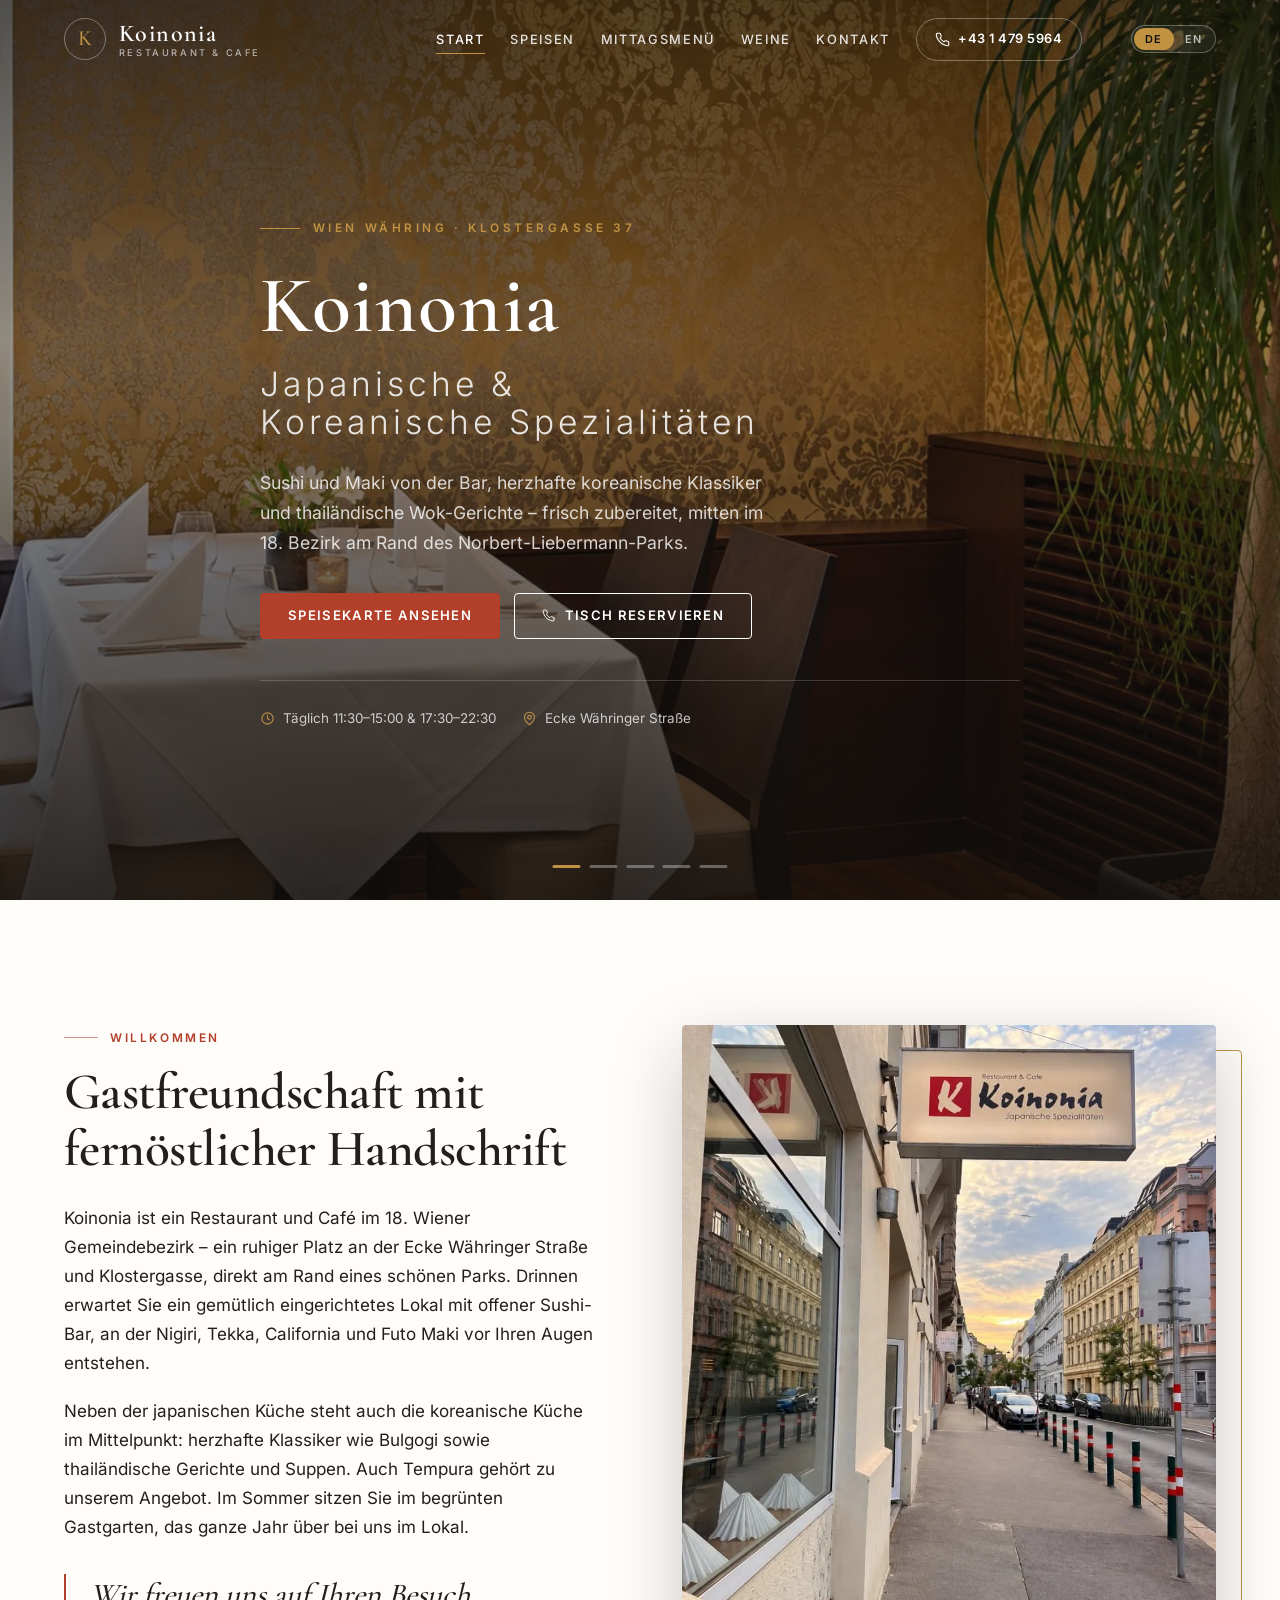
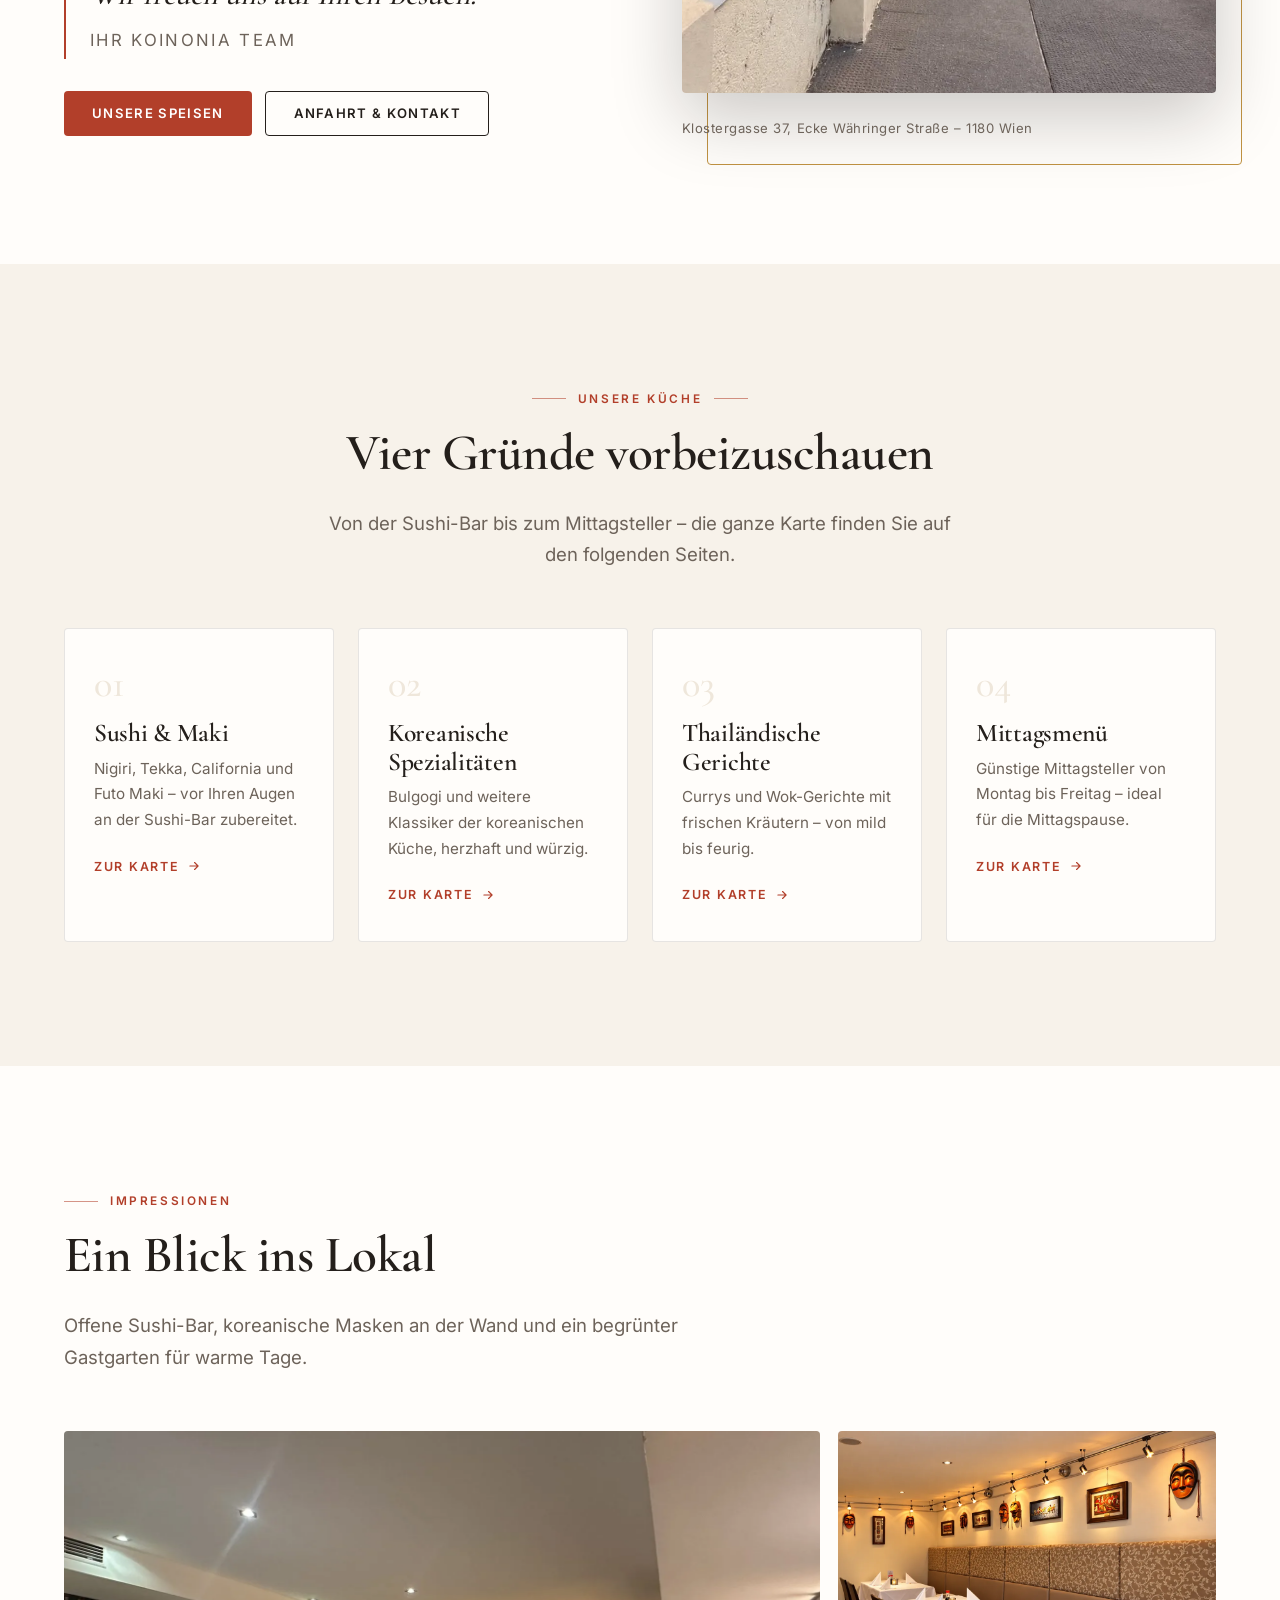
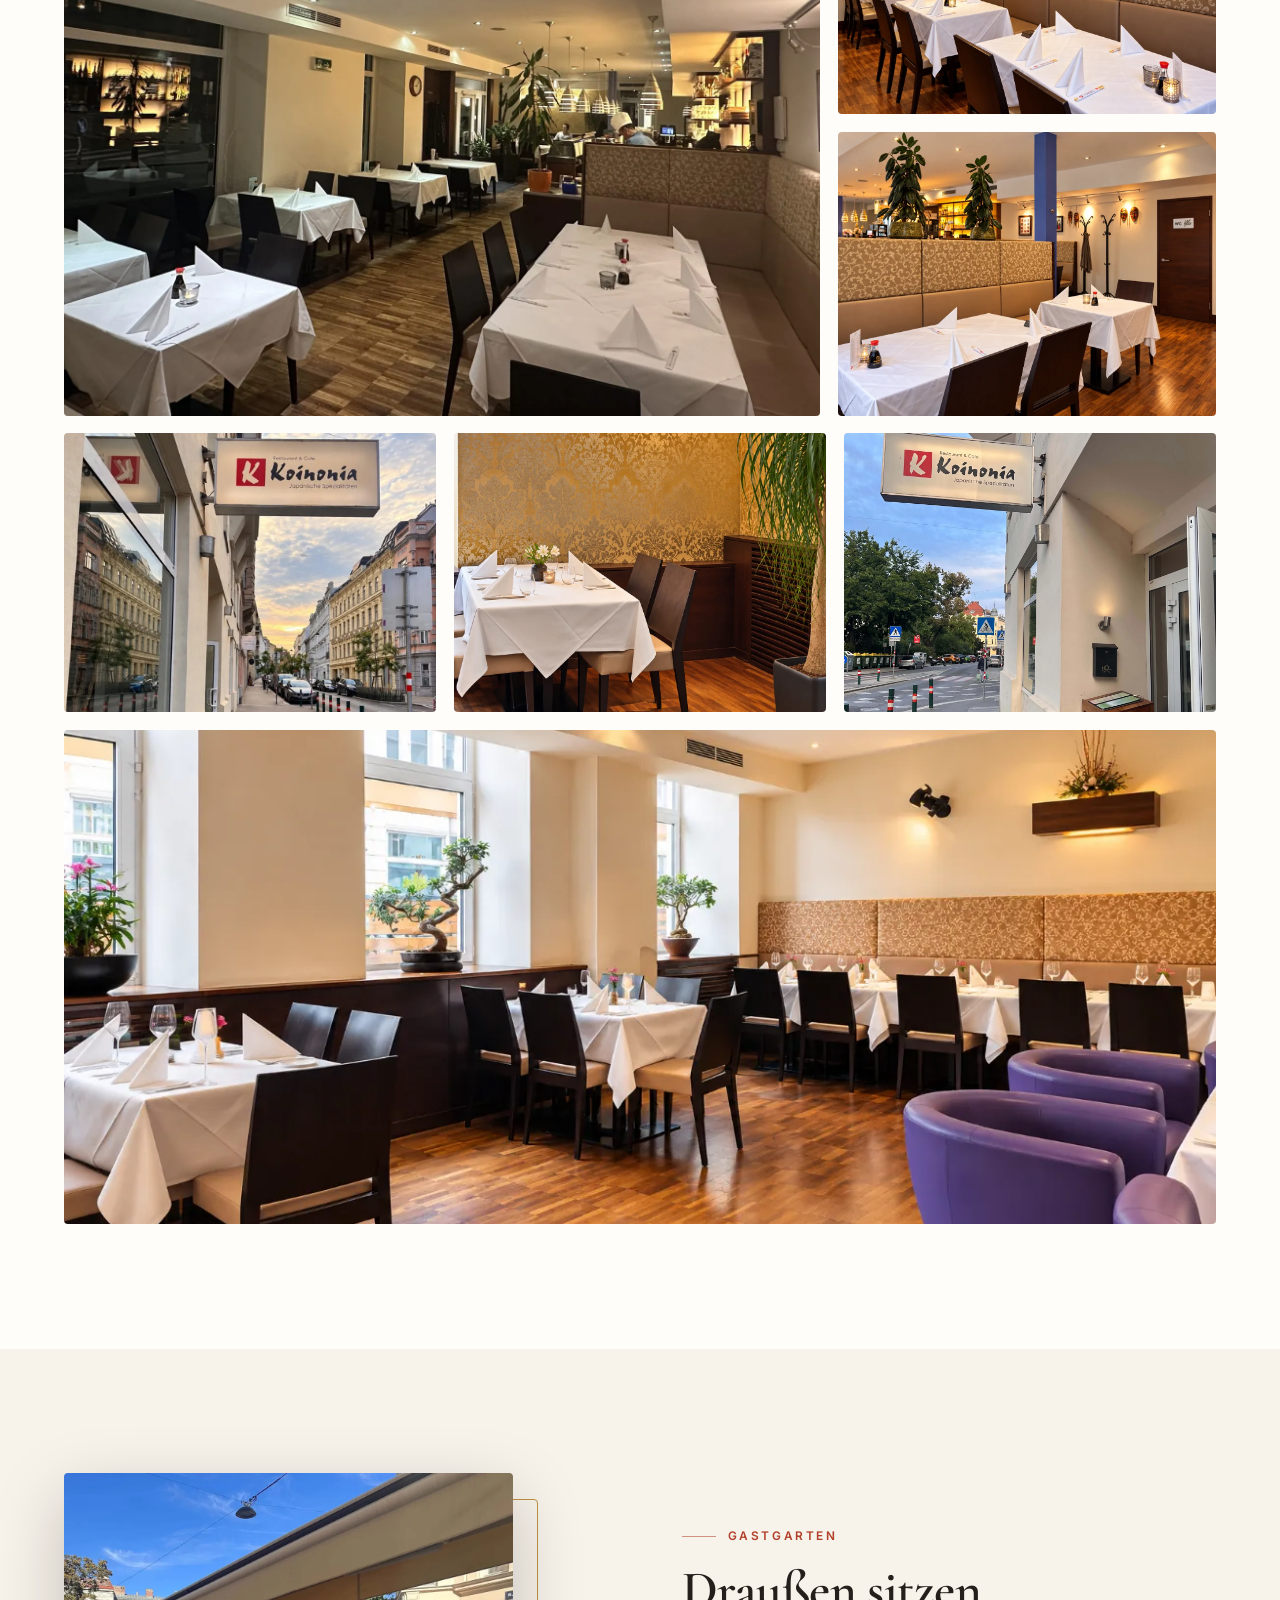
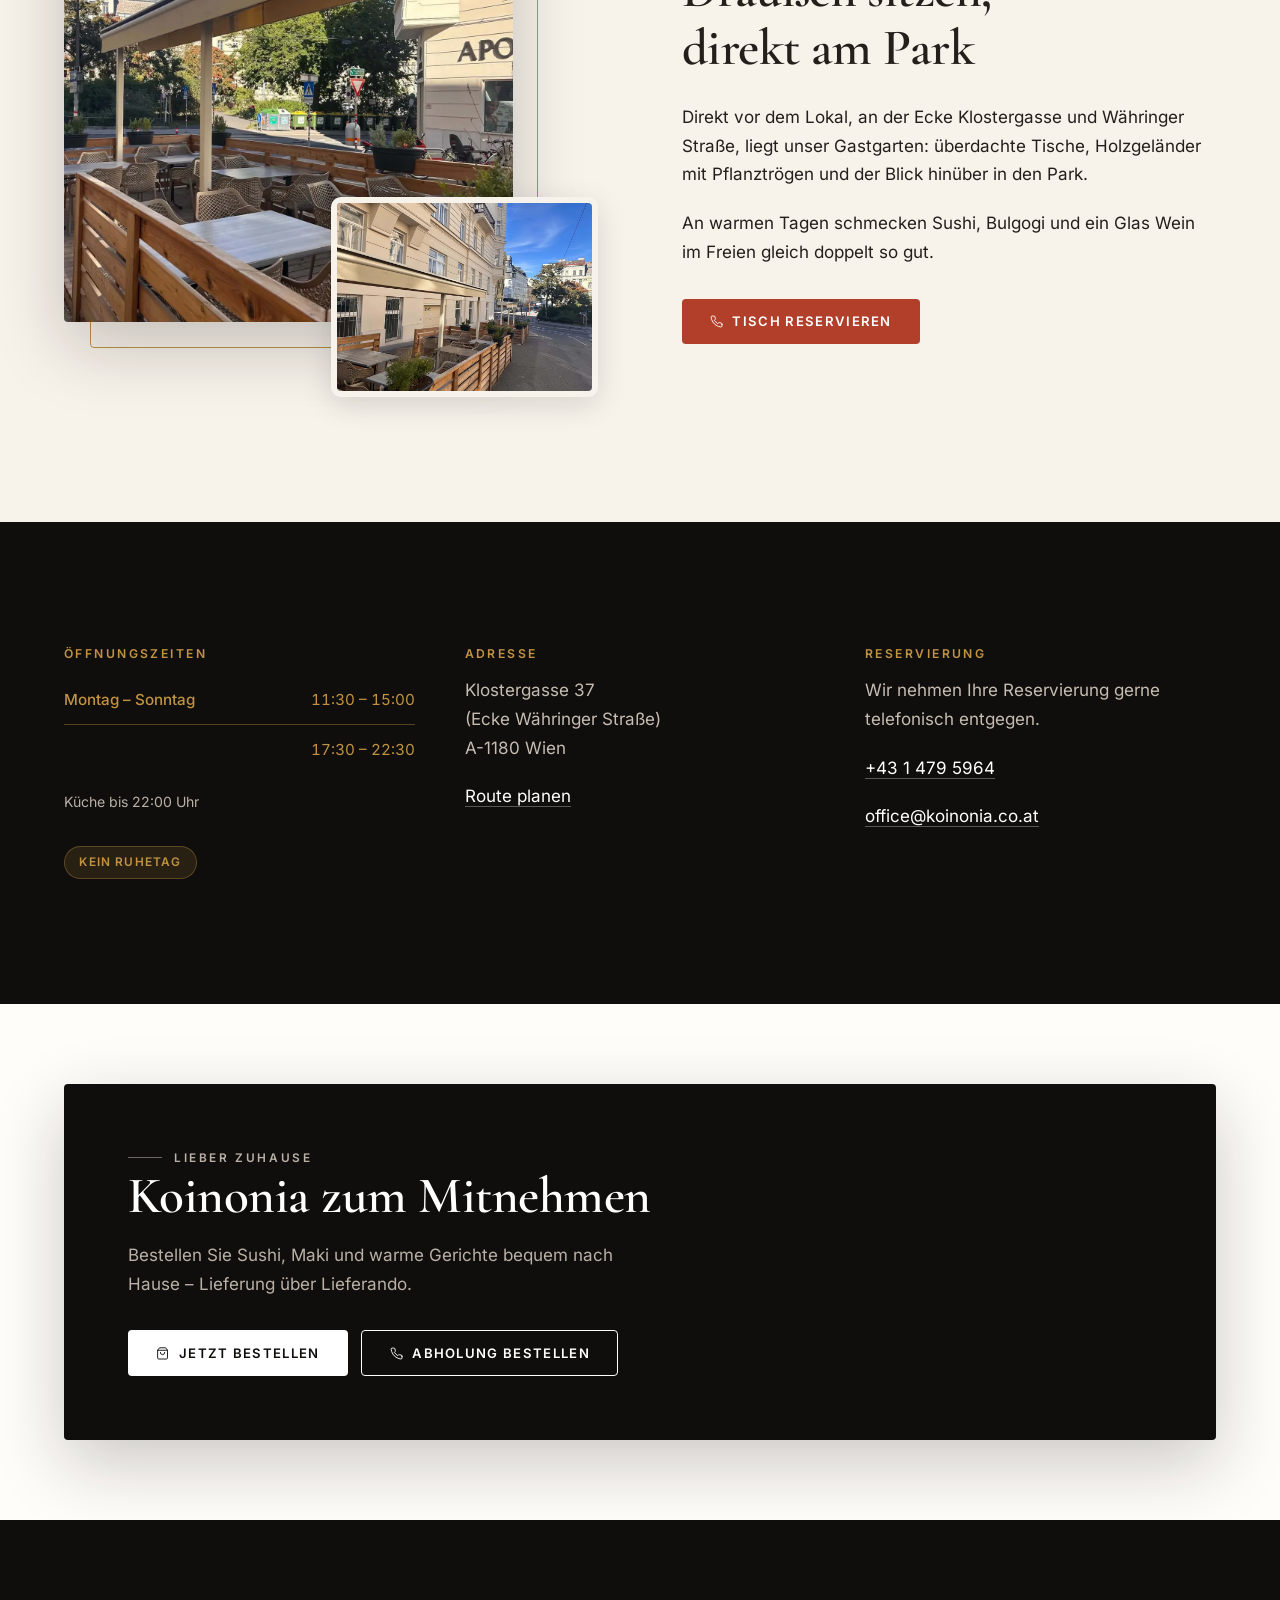
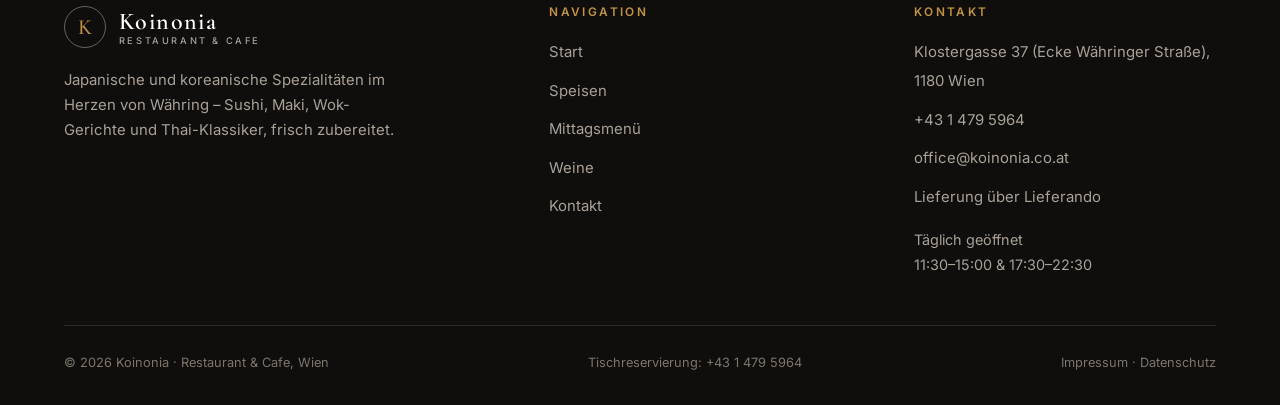
==== index.html @ eb01a073 "fix broken images on wider screen and add more images to the site" ====
<!DOCTYPE html>
<html lang="de">
<head>
<meta charset="utf-8">
<meta name="viewport" content="width=device-width, initial-scale=1">
<title data-en="Koinonia – Japanese &amp; Korean Specialities in Vienna Währing">Koinonia – Japanische &amp; Koreanische Spezialitäten in Wien Währing</title>
<meta name="description" content="Koinonia in 1180 Wien: Sushi, Maki, koreanische und thailändische Spezialitäten. Klostergasse 37, Ecke Währinger Straße. Täglich geöffnet, kein Ruhetag." data-en-content="Koinonia in 1180 Vienna: sushi, maki, Korean and Thai specialities. Klostergasse 37, corner of Währinger Straße. Open daily, no closing day.">
<meta name="theme-color" content="#100e0c">
<meta property="og:title" content="Koinonia – Japanische &amp; Koreanische Spezialitäten in Wien Währing" data-en-content="Koinonia – Japanese &amp; Korean Specialities in Vienna Währing">
<meta property="og:description" content="Koinonia in 1180 Wien: Sushi, Maki, koreanische und thailändische Spezialitäten. Klostergasse 37, Ecke Währinger Straße. Täglich geöffnet, kein Ruhetag." data-en-content="Koinonia in 1180 Vienna: sushi, maki, Korean and Thai specialities. Klostergasse 37, corner of Währinger Straße. Open daily, no closing day.">
<meta property="og:type" content="website">
<meta property="og:site_name" content="Koinonia">
<meta property="og:locale" content="de_AT">
<meta property="og:locale:alternate" content="en_GB">
<meta property="og:url" content="https://www.koinonia.co.at/">
<meta property="og:image" content="https://www.koinonia.co.at/assets/img/og-image.jpg">
<meta property="og:image:width" content="1200">
<meta property="og:image:height" content="630">
<meta name="twitter:card" content="summary_large_image">
<link rel="canonical" href="https://www.koinonia.co.at/">
<link rel="icon" href="favicon.ico" sizes="48x48">
<link rel="icon" href="assets/icons/favicon-32.png" type="image/png" sizes="32x32">
<link rel="apple-touch-icon" href="assets/icons/apple-touch-icon.png">
<link rel="manifest" href="site.webmanifest">
<link rel="preload" href="assets/img/bar-lounge.webp" as="image" fetchpriority="high">
<link rel="preload" href="assets/fonts/cormorant-garamond-latin.woff2" as="font" type="font/woff2" crossorigin>
<link rel="stylesheet" href="styles.css">
<script type="application/ld+json">
{
  "@context": "https://schema.org",
  "@type": "Restaurant",
  "@id": "https://www.koinonia.co.at/#restaurant",
  "name": "Koinonia",
  "description": "Japanische und koreanische Spezialitäten in Wien Währing.",
  "url": "https://www.koinonia.co.at/",
  "image": "https://www.koinonia.co.at/assets/img/og-image.jpg",
  "logo": "https://www.koinonia.co.at/assets/icons/icon-512.png",
  "servesCuisine": [
    "Japanisch",
    "Koreanisch",
    "Thailändisch"
  ],
  "menu": "https://www.koinonia.co.at/speisen.html",
  "acceptsReservations": true,
  "telephone": "+43 1 479 5964",
  "email": "office@koinonia.co.at",
  "address": {
    "@type": "PostalAddress",
    "streetAddress": "Klostergasse 37",
    "addressLocality": "Wien",
    "postalCode": "1180",
    "addressCountry": "AT"
  },
  "geo": {
    "@type": "GeoCoordinates",
    "latitude": 48.2283,
    "longitude": 16.3348
  },
  "openingHoursSpecification": [
    {
      "@type": "OpeningHoursSpecification",
      "dayOfWeek": [
        "Monday",
        "Tuesday",
        "Wednesday",
        "Thursday",
        "Friday",
        "Saturday",
        "Sunday"
      ],
      "opens": "11:30",
      "closes": "15:00"
    },
    {
      "@type": "OpeningHoursSpecification",
      "dayOfWeek": [
        "Monday",
        "Tuesday",
        "Wednesday",
        "Thursday",
        "Friday",
        "Saturday",
        "Sunday"
      ],
      "opens": "17:30",
      "closes": "22:30"
    }
  ]
}
</script>
</head>
<body>
<a class="skip-link" href="#main" data-en="Skip to content">Zum Inhalt springen</a>
<header class="header">
  <div class="wrap header__inner">
    <a class="brand" href="index.html">
      <span class="brand__mark" aria-hidden="true">K</span>
      <span class="brand__text">
        <span class="brand__name">Koinonia</span>
        <span class="brand__tag">Restaurant &amp; Cafe</span>
      </span>
    </a>

    <div class="lang" role="group" aria-label="Sprache / Language" data-en-aria-label="Language">
      <button type="button" class="lang__btn" data-lang="de" lang="de" aria-pressed="true">DE</button>
      <button type="button" class="lang__btn" data-lang="en" lang="en" aria-pressed="false">EN</button>
    </div>

    <button class="nav-toggle" type="button" aria-expanded="false" aria-controls="site-nav" aria-label="Menü öffnen" data-en-aria-label="Open menu">
      <span></span><span></span><span></span>
    </button>

    <nav class="nav" id="site-nav" aria-label="Hauptnavigation" data-en-aria-label="Main navigation">
      <ul class="nav__list">
        <li><a class="nav__link" href="index.html" aria-current="page" data-en="Home">Start</a></li>
        <li><a class="nav__link" href="speisen.html" data-en="Menu">Speisen</a></li>
        <li><a class="nav__link" href="menue.html" data-en="Lunch Menu">Mittagsmenü</a></li>
        <li><a class="nav__link" href="weine.html" data-en="Wines">Weine</a></li>
        <li><a class="nav__link" href="kontakt.html" data-en="Contact">Kontakt</a></li>
      </ul>
      <a class="nav__cta" href="tel:+4314795964"><svg viewBox="0 0 24 24" fill="none" stroke="currentColor" stroke-width="1.7" stroke-linecap="round" stroke-linejoin="round" aria-hidden="true"><path d="M22 16.9v3a2 2 0 0 1-2.2 2 19.8 19.8 0 0 1-8.6-3.1 19.5 19.5 0 0 1-6-6A19.8 19.8 0 0 1 2.1 4.2 2 2 0 0 1 4.1 2h3a2 2 0 0 1 2 1.7c.1.9.3 1.8.7 2.7a2 2 0 0 1-.5 2.1L8.1 9.7a16 16 0 0 0 6 6l1.2-1.2a2 2 0 0 1 2.1-.5c.9.4 1.8.6 2.7.7a2 2 0 0 1 1.9 2.2z"/></svg><span>+43 1 479 5964</span></a>
    </nav>
  </div>
</header>

<main id="main">

  <section class="hero">
    <div class="hero__slides" aria-hidden="true">
      <div class="hero__slide hero__slide--pin-mid"><img src="assets/img/tisch-gold.webp" width="1179" height="1474" alt="Eingedeckter Tisch vor der goldenen Ornamenttapete, daneben eine Zimmerpflanze" data-en-alt="A laid table in front of the gold patterned wallpaper, with a potted plant beside it" loading="lazy" decoding="async"></div>
      <div class="hero__slide"><img src="assets/img/masken-saal.webp" width="1179" height="884" alt="Lange Bankreihe unter den beleuchteten koreanischen Masken und Bildern" data-en-alt="A long row of banquette seating beneath the lit Korean masks and pictures" loading="lazy" decoding="async"></div>
      <div class="hero__slide"><img src="assets/img/bar-lounge.webp" width="1179" height="884" fetchpriority="high" alt="Lounge-Bereich mit gepolsterten Bänken, Zimmerpflanzen und koreanischen Masken an der Wand" data-en-alt="Lounge area with upholstered banquettes, potted plants and Korean masks on the wall" decoding="async"></div>
      <div class="hero__slide"><img src="assets/img/saal-hell.webp" width="1178" height="786" alt="Heller Gastraum mit eingedeckten Tischen, Bonsai an den Fenstern und violetten Lounge-Sesseln" data-en-alt="Bright dining room with laid tables, bonsai in the windows and purple lounge chairs" loading="lazy" decoding="async"></div>
      <div class="hero__slide hero__slide--pin-top hero__slide--daylight"><picture><source media="(orientation: landscape)" srcset="assets/img/gastgarten-park-breit.webp" width="1568" height="1045"><img src="assets/img/aussen-abend.webp" width="944" height="1258" alt="Der beleuchtete Schriftzug des Koinonia über dem Gehsteig, dahinter die Klostergasse im Abendlicht" data-en-alt="The illuminated Koinonia sign above the pavement, with Klostergasse behind it at dusk" loading="lazy" decoding="async"></picture></div>
    </div>

    <div class="wrap hero__inner">
      <p class="hero__eyebrow" data-en="Vienna Währing · Klostergasse 37">Wien Währing · Klostergasse 37</p>
      <h1>Koinonia<em data-en="Japanese &amp; Korean Specialities">Japanische &amp; Koreanische Spezialitäten</em></h1>
      <p class="hero__text" data-en="Sushi and maki from the bar, hearty Korean classics and Thai wok dishes – freshly prepared in the heart of the 18th district, on the edge of Norbert-Liebermann-Park.">Sushi und Maki von der Bar, herzhafte koreanische Klassiker und thailändische Wok-Gerichte – frisch zubereitet, mitten im 18. Bezirk am Rand des Norbert-Liebermann-Parks.</p>
      <div class="btn-row">
        <a class="btn" href="speisen.html"><span data-en="View the Menu">Speisekarte ansehen</span></a>
        <a class="btn btn--ghost" href="tel:+4314795964"><svg viewBox="0 0 24 24" fill="none" stroke="currentColor" stroke-width="1.7" stroke-linecap="round" stroke-linejoin="round" aria-hidden="true"><path d="M22 16.9v3a2 2 0 0 1-2.2 2 19.8 19.8 0 0 1-8.6-3.1 19.5 19.5 0 0 1-6-6A19.8 19.8 0 0 1 2.1 4.2 2 2 0 0 1 4.1 2h3a2 2 0 0 1 2 1.7c.1.9.3 1.8.7 2.7a2 2 0 0 1-.5 2.1L8.1 9.7a16 16 0 0 0 6 6l1.2-1.2a2 2 0 0 1 2.1-.5c.9.4 1.8.6 2.7.7a2 2 0 0 1 1.9 2.2z"/></svg><span data-en="Reserve a Table">Tisch reservieren</span></a>
      </div>
      <p class="hero__meta">
        <span><svg viewBox="0 0 24 24" fill="none" stroke="currentColor" stroke-width="1.7" stroke-linecap="round" stroke-linejoin="round" aria-hidden="true"><circle cx="12" cy="12" r="9"/><path d="M12 7v5l3 2"/></svg><span data-en=" Daily 11:30–15:00 &amp; 17:30–22:30"> Täglich 11:30–15:00 &amp; 17:30–22:30</span></span>
        <span><svg viewBox="0 0 24 24" fill="none" stroke="currentColor" stroke-width="1.7" stroke-linecap="round" stroke-linejoin="round" aria-hidden="true"><path d="M20 10c0 6-8 12-8 12s-8-6-8-12a8 8 0 0 1 16 0z"/><circle cx="12" cy="10" r="3"/></svg><span data-en=" Corner of Währinger Straße"> Ecke Währinger Straße</span></span>
      </p>
    </div>

    <div class="hero__dots" role="tablist" aria-label="Bildwechsel" data-en-aria-label="Image carousel"></div>
  </section>

  <section class="section">
    <div class="wrap split">
      <div class="reveal">
        <p class="eyebrow" data-en="Welcome">Willkommen</p>
        <h2 data-en="Hospitality with a Far Eastern Signature">Gastfreundschaft mit fernöstlicher Handschrift</h2>
        <p data-en="Koinonia is a restaurant and café in Vienna’s 18th district — a peaceful spot at the corner of Währinger Straße and Klostergasse, right beside a beautiful park. Inside, you’ll find a cosy dining space with an open sushi bar, where Nigiri, Tekka, California Rolls and Futo Maki are prepared right before your eyes.">Koinonia ist ein Restaurant und Café im 18. Wiener Gemeindebezirk – ein ruhiger Platz an der Ecke Währinger Straße und Klostergasse, direkt am Rand eines schönen Parks. Drinnen erwartet Sie ein gemütlich eingerichtetes Lokal mit offener Sushi-Bar, an der Nigiri, Tekka, California und Futo Maki vor Ihren Augen entstehen.</p>
        <p data-en="Alongside Japanese cuisine, Korean flavours take centre stage, with hearty classics such as Bulgogi, as well as Thai dishes and soups. Tempura is also part of our menu. During the summer months, enjoy your meal in our leafy garden terrace, or relax in our welcoming restaurant throughout the year.">Neben der japanischen Küche steht auch die koreanische Küche im Mittelpunkt: herzhafte Klassiker wie Bulgogi sowie thailändische Gerichte und Suppen. Auch Tempura gehört zu unserem Angebot. Im Sommer sitzen Sie im begrünten Gastgarten, das ganze Jahr über bei uns im Lokal.</p>
        <blockquote class="pull-quote"><span data-en="We look forward to welcoming you.">Wir freuen uns auf Ihren Besuch.</span><br><span style="font-family:var(--font-body);font-style:normal;font-size:.55em;letter-spacing:.14em;text-transform:uppercase;color:var(--muted)" data-en="Your Koinonia Team">Ihr Koinonia Team</span></blockquote>
        <div class="btn-row">
          <a class="btn" href="speisen.html"><span data-en="Our Dishes">Unsere Speisen</span></a>
          <a class="btn btn--ghost" href="kontakt.html" style="color:var(--text)"><span data-en="Directions &amp; Contact">Anfahrt &amp; Kontakt</span></a>
        </div>
      </div>

      <div class="reveal">
        <figure class="figure-stack" style="margin:0">
          <img src="assets/img/aussen-abend.webp" width="944" height="1258" alt="Der beleuchtete Schriftzug des Restaurant Koinonia an der Hausfassade in der Klostergasse, im Abendlicht" data-en-alt="The illuminated Koinonia sign on the building facade in Klostergasse at dusk" loading="lazy" decoding="async">
          <figcaption class="figure-caption" data-en="Klostergasse 37, corner of Währinger Straße – 1180 Vienna">Klostergasse 37, Ecke Währinger Straße – 1180 Wien</figcaption>
        </figure>
      </div>
    </div>
  </section>

  <section class="section section--cream">
    <div class="wrap">
      <div class="section-head section-head--center">
        <p class="eyebrow eyebrow--center" data-en="Our Kitchen">Unsere Küche</p>
        <h2 data-en="Four Reasons to Visit">Vier Gründe vorbeizuschauen</h2>
        <p class="lede" data-en="From the sushi bar to the lunch plate – you will find the full menu on the following pages.">Von der Sushi-Bar bis zum Mittagsteller – die ganze Karte finden Sie auf den folgenden Seiten.</p>
      </div>
      <div class="cards">
      <a class="card reveal" href="speisen.html">
        <span class="card__num">01</span>
        <h3 data-en="Sushi &amp; Maki">Sushi &amp; Maki</h3>
        <p data-en="Nigiri, tekka, California and futo maki – prepared before your eyes at the sushi bar.">Nigiri, Tekka, California und Futo Maki – vor Ihren Augen an der Sushi-Bar zubereitet.</p>
        <span class="card__more"><span data-en="View the menu">Zur Karte</span> <svg viewBox="0 0 24 24" fill="none" stroke="currentColor" stroke-width="2" stroke-linecap="round" stroke-linejoin="round" aria-hidden="true"><path d="M5 12h14M13 6l6 6-6 6"/></svg></span>
      </a>
      <a class="card reveal" href="speisen.html">
        <span class="card__num">02</span>
        <h3 data-en="Korean Specialities">Koreanische Spezialitäten</h3>
        <p data-en="Bulgogi and other classics of Korean cuisine, hearty and full of spice.">Bulgogi und weitere Klassiker der koreanischen Küche, herzhaft und würzig.</p>
        <span class="card__more"><span data-en="View the menu">Zur Karte</span> <svg viewBox="0 0 24 24" fill="none" stroke="currentColor" stroke-width="2" stroke-linecap="round" stroke-linejoin="round" aria-hidden="true"><path d="M5 12h14M13 6l6 6-6 6"/></svg></span>
      </a>
      <a class="card reveal" href="speisen.html">
        <span class="card__num">03</span>
        <h3 data-en="Thai Dishes">Thailändische Gerichte</h3>
        <p data-en="Curries and wok dishes with fresh herbs – from mild to fiery.">Currys und Wok-Gerichte mit frischen Kräutern – von mild bis feurig.</p>
        <span class="card__more"><span data-en="View the menu">Zur Karte</span> <svg viewBox="0 0 24 24" fill="none" stroke="currentColor" stroke-width="2" stroke-linecap="round" stroke-linejoin="round" aria-hidden="true"><path d="M5 12h14M13 6l6 6-6 6"/></svg></span>
      </a>
      <a class="card reveal" href="menue.html">
        <span class="card__num">04</span>
        <h3 data-en="Lunch Menu">Mittagsmenü</h3>
        <p data-en="Great-value lunch plates from Monday to Friday – ideal for your midday break.">Günstige Mittagsteller von Montag bis Freitag – ideal für die Mittagspause.</p>
        <span class="card__more"><span data-en="View the menu">Zur Karte</span> <svg viewBox="0 0 24 24" fill="none" stroke="currentColor" stroke-width="2" stroke-linecap="round" stroke-linejoin="round" aria-hidden="true"><path d="M5 12h14M13 6l6 6-6 6"/></svg></span>
      </a>
      </div>
    </div>
  </section>

  <section class="section">
    <div class="wrap">
      <div class="section-head">
        <p class="eyebrow" data-en="Impressions">Impressionen</p>
        <h2 data-en="A Look Inside">Ein Blick ins Lokal</h2>
        <p class="lede" data-en="An open sushi bar, Korean masks displayed on the walls, and a beautifully green garden terrace for sunny days.">Offene Sushi-Bar, koreanische Masken an der Wand und ein begrünter Gastgarten für warme Tage.
</p>
      </div>
      <div class="photo-set">
        <div class="photo-feature reveal">
          <figure class="photo-feature__main"><img src="assets/img/saal-abend.webp" width="1800" height="1200" alt="Gastraum am Abend mit eingedeckten Tischen und dem Koch an der offenen Sushi-Bar" data-en-alt="The dining room in the evening with laid tables and the chef at the open sushi bar" loading="lazy" decoding="async"></figure>
          <figure><img src="assets/img/masken-saal.webp" width="1179" height="884" alt="Lange Bankreihe unter den beleuchteten koreanischen Masken und Bildern" data-en-alt="A long row of banquette seating beneath the lit Korean masks and pictures" loading="lazy" decoding="async"></figure>
          <figure><img src="assets/img/bar-lounge.webp" width="1179" height="884" alt="Gastraum mit Bank-Bestuhlung vor der Bar, Masken an der Wand" data-en-alt="Dining area with banquette seating in front of the bar, masks on the wall" loading="lazy" decoding="async"></figure>
        </div>
        <div class="photo-row reveal">
          <figure class="pin-top"><img src="assets/img/aussen-abend.webp" width="944" height="1258" alt="Der beleuchtete Schriftzug des Koinonia über dem Gehsteig, dahinter die Klostergasse im Abendlicht" data-en-alt="The illuminated Koinonia sign above the pavement, with Klostergasse behind it at dusk" loading="lazy" decoding="async"></figure>
          <figure class="pin-lower"><img src="assets/img/tisch-gold.webp" width="1179" height="1474" alt="Eingedeckter Tisch vor der goldenen Ornamenttapete, daneben eine Zimmerpflanze" data-en-alt="A laid table in front of the gold patterned wallpaper, with a potted plant beside it" loading="lazy" decoding="async"></figure>
          <figure class="pin-upper"><img src="assets/img/aussen-eingang.webp" width="1416" height="1890" alt="Der Eingang des Koinonia mit dem Schriftzug über der Tür, von der Straße aus gesehen" data-en-alt="The entrance to Koinonia with the sign above the door, seen from the street" loading="lazy" decoding="async"></figure>
        </div>
        <figure class="photo-wide reveal"><img src="assets/img/saal-hell.webp" width="1178" height="786" alt="Heller Gastraum mit eingedeckten Tischen, Bonsai an den Fenstern und violetten Lounge-Sesseln" data-en-alt="Bright dining room with laid tables, bonsai in the windows and purple lounge chairs" loading="lazy" decoding="async"></figure>
      </div>
    </div>
  </section>

  <section class="section section--cream">
    <div class="wrap split">
      <div class="garden-photos reveal">
        <figure class="garden-photos__main"><img src="assets/img/gastgarten-park.webp" width="1200" height="1200" alt="Der überdachte Gastgarten mit Holzgeländer und Pflanztrögen, dahinter die Bäume des Parks" data-en-alt="The covered garden terrace with wooden screens and planters, with the trees of the park behind it" loading="lazy" decoding="async"></figure>
        <figure class="garden-photos__inset"><img src="assets/img/gastgarten-fassade.webp" width="960" height="720" alt="Der Gastgarten entlang der Hausfassade in der Sonne, an der Straßenecke der Park" data-en-alt="The garden terrace along the building in the sunshine, with the park on the street corner" loading="lazy" decoding="async"></figure>
      </div>

      <div class="reveal">
        <p class="eyebrow" data-en="Garden Terrace">Gastgarten</p>
        <h2 data-en="Outdoor Seating Right by the Park">Draußen sitzen, direkt am Park</h2>
        <p data-en="Right outside, at the corner of Klostergasse and Währinger Straße, you will find our garden terrace: covered tables, wooden screens lined with planters and a view across to the park.">Direkt vor dem Lokal, an der Ecke Klostergasse und Währinger Straße, liegt unser Gastgarten: überdachte Tische, Holzgeländer mit Pflanztrögen und der Blick hinüber in den Park.</p>
        <p data-en="On warm days, sushi, bulgogi and a glass of wine taste even better in the open air.">An warmen Tagen schmecken Sushi, Bulgogi und ein Glas Wein im Freien gleich doppelt so gut.</p>
        <div class="btn-row" style="margin-top:2rem">
          <a class="btn" href="tel:+4314795964"><svg viewBox="0 0 24 24" fill="none" stroke="currentColor" stroke-width="1.7" stroke-linecap="round" stroke-linejoin="round" aria-hidden="true"><path d="M22 16.9v3a2 2 0 0 1-2.2 2 19.8 19.8 0 0 1-8.6-3.1 19.5 19.5 0 0 1-6-6A19.8 19.8 0 0 1 2.1 4.2 2 2 0 0 1 4.1 2h3a2 2 0 0 1 2 1.7c.1.9.3 1.8.7 2.7a2 2 0 0 1-.5 2.1L8.1 9.7a16 16 0 0 0 6 6l1.2-1.2a2 2 0 0 1 2.1-.5c.9.4 1.8.6 2.7.7a2 2 0 0 1 1.9 2.2z"/></svg><span data-en="Reserve a Table">Tisch reservieren</span></a>
        </div>
      </div>
    </div>
  </section>

  <section class="section section--dark">
    <div class="wrap">
      <div class="info-grid">
        <div class="info-block reveal">
          <h3 data-en="Opening Hours">Öffnungszeiten</h3>
          <ul class="hours-list">
          <li data-day="1,2,3,4,5,6,0"><span class="day" data-en="Monday – Sunday">Montag – Sonntag</span><span class="time">11:30 – 15:00</span></li>
          <li data-day="1,2,3,4,5,6,0"><span class="day">&nbsp;</span><span class="time">17:30 – 22:30</span></li>
        </ul>
        <p style="margin-top:1rem;font-size:.88rem;color:#b9b0a6" data-en="Kitchen open until 22:00">Küche bis 22:00 Uhr</p>
        <span class="badge" data-en="Open every day">Kein Ruhetag</span>
        </div>
        <div class="info-block reveal">
          <h3 data-en="Address">Adresse</h3>
          <p>Klostergasse 37<br><span data-en="(corner of Währinger Straße)">(Ecke Währinger Straße)</span><br><span data-en="A-1180 Vienna">A-1180 Wien</span></p>
          <p style="margin-top:1rem"><a href="https://www.google.com/maps/dir/?api=1&amp;destination=Klostergasse+37%2C+1180+Wien" target="_blank" rel="noopener" data-en="Get Directions">Route planen</a></p>
        </div>
        <div class="info-block reveal">
          <h3 data-en="Reservations">Reservierung</h3>
          <p data-en="We are glad to take your reservation by telephone.">Wir nehmen Ihre Reservierung gerne telefonisch entgegen.</p>
          <p style="margin-top:.6rem"><a href="tel:+4314795964">+43 1 479 5964</a></p>
          <p style="margin-top:.4rem"><a href="mailto:office@koinonia.co.at">office@koinonia.co.at</a></p>
        </div>
      </div>
    </div>
  </section>

  <section class="section--tight">
    <div class="wrap">
      <div class="cta-band reveal">
        <div>
          <p class="eyebrow" data-en="Prefer to Stay In">Lieber zuhause</p>
          <h2 data-en="Koinonia to Take Away">Koinonia zum Mitnehmen</h2>
          <p data-en="Order sushi, maki and warm dishes to your door – delivered by Lieferando.">Bestellen Sie Sushi, Maki und warme Gerichte bequem nach Hause – Lieferung über Lieferando.</p>
        </div>
        <div class="btn-row">
          <a class="btn btn--light" href="https://www.lieferando.at/speisekarte/restaurant-koinonia" target="_blank" rel="noopener"><svg viewBox="0 0 24 24" fill="none" stroke="currentColor" stroke-width="1.7" stroke-linecap="round" stroke-linejoin="round" aria-hidden="true"><path d="M6 2 3 6v14a2 2 0 0 0 2 2h14a2 2 0 0 0 2-2V6l-3-4z"/><path d="M3 6h18M16 10a4 4 0 0 1-8 0"/></svg><span data-en="Order Now">Jetzt bestellen</span></a>
          <a class="btn btn--ghost" href="tel:+4314795964"><svg viewBox="0 0 24 24" fill="none" stroke="currentColor" stroke-width="1.7" stroke-linecap="round" stroke-linejoin="round" aria-hidden="true"><path d="M22 16.9v3a2 2 0 0 1-2.2 2 19.8 19.8 0 0 1-8.6-3.1 19.5 19.5 0 0 1-6-6A19.8 19.8 0 0 1 2.1 4.2 2 2 0 0 1 4.1 2h3a2 2 0 0 1 2 1.7c.1.9.3 1.8.7 2.7a2 2 0 0 1-.5 2.1L8.1 9.7a16 16 0 0 0 6 6l1.2-1.2a2 2 0 0 1 2.1-.5c.9.4 1.8.6 2.7.7a2 2 0 0 1 1.9 2.2z"/></svg><span data-en="Order for Pickup">Abholung bestellen</span></a>
        </div>
      </div>
    </div>
  </section>

</main>
<footer class="footer">
  <div class="wrap footer__grid">
    <div>
      <a class="brand" href="index.html">
        <span class="brand__mark" aria-hidden="true">K</span>
        <span class="brand__text">
          <span class="brand__name">Koinonia</span>
          <span class="brand__tag">Restaurant &amp; Cafe</span>
        </span>
      </a>
      <p class="footer__about" data-en="Japanese and Korean specialities in the heart of Währing – sushi, maki, wok dishes and Thai classics, freshly prepared.">Japanische und koreanische Spezialitäten im Herzen von Währing – Sushi, Maki, Wok-Gerichte und Thai-Klassiker, frisch zubereitet.</p>
    </div>

    <div>
      <h3>Navigation</h3>
      <ul class="footer__links">
        <li><a href="index.html" data-en="Home">Start</a></li><li><a href="speisen.html" data-en="Menu">Speisen</a></li><li><a href="menue.html" data-en="Lunch Menu">Mittagsmenü</a></li><li><a href="weine.html" data-en="Wines">Weine</a></li><li><a href="kontakt.html" data-en="Contact">Kontakt</a></li>
      </ul>
    </div>

    <div>
      <h3 data-en="Contact">Kontakt</h3>
      <ul class="footer__links">
        <li><a href="https://www.google.com/maps/dir/?api=1&amp;destination=Klostergasse+37%2C+1180+Wien" target="_blank" rel="noopener" data-en="Klostergasse 37 (corner of Währinger Straße), 1180 Vienna">Klostergasse 37 (Ecke Währinger Straße), 1180 Wien</a></li>
        <li><a href="tel:+4314795964">+43 1 479 5964</a></li>
        <li><a href="mailto:office@koinonia.co.at">office@koinonia.co.at</a></li>
        <li><a href="https://www.lieferando.at/speisekarte/restaurant-koinonia" target="_blank" rel="noopener" data-en="Delivery via Lieferando">Lieferung über Lieferando</a></li>
      </ul>
      <p style="margin-top:1.1rem;font-size:.9rem;color:#a9a098"><span data-en="Open daily">Täglich geöffnet</span><br>11:30–15:00 &amp; 17:30–22:30</p>
    </div>
  </div>

  <div class="wrap">
    <div class="footer__bottom">
      <span>&copy; <span id="year">2026</span><span data-en=" Koinonia · Restaurant &amp; Cafe, Vienna"> Koinonia · Restaurant &amp; Cafe, Wien</span></span>
      <span><a href="tel:+4314795964" data-en="Table reservations: +43 1 479 5964">Tischreservierung: +43 1 479 5964</a></span>
      <span><a href="impressum.html" data-en="Legal Notice">Impressum</a> · <a href="datenschutz.html" data-en="Privacy">Datenschutz</a></span>
    </div>
  </div>
</footer>

<script src="main.js"></script>
<script>document.getElementById('year').textContent = new Date().getFullYear();</script>
</body>
</html>
---- styles.css ----
/* ==========================================================================
   Koinonia — Japanische & Koreanische Spezialitäten, Wien Währing
   Stylesheet
   ========================================================================== */

/* ---------- Fonts (self-hosted: no visitor data goes to Google) ---------- */
/* latin-ext */
@font-face {
  font-family: 'Cormorant Garamond';
  font-style: normal;
  font-weight: 500;
  font-display: swap;
  src: url(assets/fonts/cormorant-garamond-latin-ext.woff2) format('woff2');
  unicode-range: U+0100-02BA, U+02BD-02C5, U+02C7-02CC, U+02CE-02D7, U+02DD-02FF, U+0304, U+0308, U+0329, U+1D00-1DBF, U+1E00-1E9F, U+1EF2-1EFF, U+2020, U+20A0-20AB, U+20AD-20C0, U+2113, U+2C60-2C7F, U+A720-A7FF;
}
/* latin */
@font-face {
  font-family: 'Cormorant Garamond';
  font-style: normal;
  font-weight: 500;
  font-display: swap;
  src: url(assets/fonts/cormorant-garamond-latin.woff2) format('woff2');
  unicode-range: U+0000-00FF, U+0131, U+0152-0153, U+02BB-02BC, U+02C6, U+02DA, U+02DC, U+0304, U+0308, U+0329, U+2000-206F, U+20AC, U+2122, U+2191, U+2193, U+2212, U+2215, U+FEFF, U+FFFD;
}
/* latin-ext */
@font-face {
  font-family: 'Cormorant Garamond';
  font-style: normal;
  font-weight: 600;
  font-display: swap;
  src: url(assets/fonts/cormorant-garamond-latin-ext.woff2) format('woff2');
  unicode-range: U+0100-02BA, U+02BD-02C5, U+02C7-02CC, U+02CE-02D7, U+02DD-02FF, U+0304, U+0308, U+0329, U+1D00-1DBF, U+1E00-1E9F, U+1EF2-1EFF, U+2020, U+20A0-20AB, U+20AD-20C0, U+2113, U+2C60-2C7F, U+A720-A7FF;
}
/* latin */
@font-face {
  font-family: 'Cormorant Garamond';
  font-style: normal;
  font-weight: 600;
  font-display: swap;
  src: url(assets/fonts/cormorant-garamond-latin.woff2) format('woff2');
  unicode-range: U+0000-00FF, U+0131, U+0152-0153, U+02BB-02BC, U+02C6, U+02DA, U+02DC, U+0304, U+0308, U+0329, U+2000-206F, U+20AC, U+2122, U+2191, U+2193, U+2212, U+2215, U+FEFF, U+FFFD;
}
/* latin-ext */
@font-face {
  font-family: 'Cormorant Garamond';
  font-style: normal;
  font-weight: 700;
  font-display: swap;
  src: url(assets/fonts/cormorant-garamond-latin-ext.woff2) format('woff2');
  unicode-range: U+0100-02BA, U+02BD-02C5, U+02C7-02CC, U+02CE-02D7, U+02DD-02FF, U+0304, U+0308, U+0329, U+1D00-1DBF, U+1E00-1E9F, U+1EF2-1EFF, U+2020, U+20A0-20AB, U+20AD-20C0, U+2113, U+2C60-2C7F, U+A720-A7FF;
}
/* latin */
@font-face {
  font-family: 'Cormorant Garamond';
  font-style: normal;
  font-weight: 700;
  font-display: swap;
  src: url(assets/fonts/cormorant-garamond-latin.woff2) format('woff2');
  unicode-range: U+0000-00FF, U+0131, U+0152-0153, U+02BB-02BC, U+02C6, U+02DA, U+02DC, U+0304, U+0308, U+0329, U+2000-206F, U+20AC, U+2122, U+2191, U+2193, U+2212, U+2215, U+FEFF, U+FFFD;
}
/* latin-ext */
@font-face {
  font-family: 'Inter';
  font-style: normal;
  font-weight: 300;
  font-display: swap;
  src: url(assets/fonts/inter-latin-ext.woff2) format('woff2');
  unicode-range: U+0100-02BA, U+02BD-02C5, U+02C7-02CC, U+02CE-02D7, U+02DD-02FF, U+0304, U+0308, U+0329, U+1D00-1DBF, U+1E00-1E9F, U+1EF2-1EFF, U+2020, U+20A0-20AB, U+20AD-20C0, U+2113, U+2C60-2C7F, U+A720-A7FF;
}
/* latin */
@font-face {
  font-family: 'Inter';
  font-style: normal;
  font-weight: 300;
  font-display: swap;
  src: url(assets/fonts/inter-latin.woff2) format('woff2');
  unicode-range: U+0000-00FF, U+0131, U+0152-0153, U+02BB-02BC, U+02C6, U+02DA, U+02DC, U+0304, U+0308, U+0329, U+2000-206F, U+20AC, U+2122, U+2191, U+2193, U+2212, U+2215, U+FEFF, U+FFFD;
}
/* latin-ext */
@font-face {
  font-family: 'Inter';
  font-style: normal;
  font-weight: 400;
  font-display: swap;
  src: url(assets/fonts/inter-latin-ext.woff2) format('woff2');
  unicode-range: U+0100-02BA, U+02BD-02C5, U+02C7-02CC, U+02CE-02D7, U+02DD-02FF, U+0304, U+0308, U+0329, U+1D00-1DBF, U+1E00-1E9F, U+1EF2-1EFF, U+2020, U+20A0-20AB, U+20AD-20C0, U+2113, U+2C60-2C7F, U+A720-A7FF;
}
/* latin */
@font-face {
  font-family: 'Inter';
  font-style: normal;
  font-weight: 400;
  font-display: swap;
  src: url(assets/fonts/inter-latin.woff2) format('woff2');
  unicode-range: U+0000-00FF, U+0131, U+0152-0153, U+02BB-02BC, U+02C6, U+02DA, U+02DC, U+0304, U+0308, U+0329, U+2000-206F, U+20AC, U+2122, U+2191, U+2193, U+2212, U+2215, U+FEFF, U+FFFD;
}
/* latin-ext */
@font-face {
  font-family: 'Inter';
  font-style: normal;
  font-weight: 500;
  font-display: swap;
  src: url(assets/fonts/inter-latin-ext.woff2) format('woff2');
  unicode-range: U+0100-02BA, U+02BD-02C5, U+02C7-02CC, U+02CE-02D7, U+02DD-02FF, U+0304, U+0308, U+0329, U+1D00-1DBF, U+1E00-1E9F, U+1EF2-1EFF, U+2020, U+20A0-20AB, U+20AD-20C0, U+2113, U+2C60-2C7F, U+A720-A7FF;
}
/* latin */
@font-face {
  font-family: 'Inter';
  font-style: normal;
  font-weight: 500;
  font-display: swap;
  src: url(assets/fonts/inter-latin.woff2) format('woff2');
  unicode-range: U+0000-00FF, U+0131, U+0152-0153, U+02BB-02BC, U+02C6, U+02DA, U+02DC, U+0304, U+0308, U+0329, U+2000-206F, U+20AC, U+2122, U+2191, U+2193, U+2212, U+2215, U+FEFF, U+FFFD;
}
/* latin-ext */
@font-face {
  font-family: 'Inter';
  font-style: normal;
  font-weight: 600;
  font-display: swap;
  src: url(assets/fonts/inter-latin-ext.woff2) format('woff2');
  unicode-range: U+0100-02BA, U+02BD-02C5, U+02C7-02CC, U+02CE-02D7, U+02DD-02FF, U+0304, U+0308, U+0329, U+1D00-1DBF, U+1E00-1E9F, U+1EF2-1EFF, U+2020, U+20A0-20AB, U+20AD-20C0, U+2113, U+2C60-2C7F, U+A720-A7FF;
}
/* latin */
@font-face {
  font-family: 'Inter';
  font-style: normal;
  font-weight: 600;
  font-display: swap;
  src: url(assets/fonts/inter-latin.woff2) format('woff2');
  unicode-range: U+0000-00FF, U+0131, U+0152-0153, U+02BB-02BC, U+02C6, U+02DA, U+02DC, U+0304, U+0308, U+0329, U+2000-206F, U+20AC, U+2122, U+2191, U+2193, U+2212, U+2215, U+FEFF, U+FFFD;
}

/* ---------- Design tokens ---------- */
:root {
  --ink:        #100e0c;
  --ink-soft:   #1c1815;
  --ink-line:   rgba(255, 255, 255, .12);

  --paper:      #fffdfa;
  --cream:      #f7f2ea;
  --cream-deep: #efe7db;

  --text:       #241f1b;
  --muted:      #6d635a;
  --line:       rgba(16, 14, 12, .10);

  --accent:     #b23f2a;
  --accent-dk:  #8f3121;
  --gold:       #c09242;

  --font-display: "Cormorant Garamond", "Iowan Old Style", Georgia, serif;
  --font-body:    "Inter", ui-sans-serif, system-ui, -apple-system, "Segoe UI", Roboto, sans-serif;

  --wrap: 1180px;
  --gutter: clamp(1.25rem, 5vw, 4rem);
  --radius: 4px;

  --shadow-sm: 0 1px 2px rgba(16,14,12,.06), 0 4px 14px rgba(16,14,12,.06);
  --shadow-md: 0 8px 30px rgba(16,14,12,.13);
  --shadow-lg: 0 24px 70px rgba(16,14,12,.22);

  --ease: cubic-bezier(.22, .61, .36, 1);
}

/* ---------- Reset ---------- */
*, *::before, *::after { box-sizing: border-box; }
html { -webkit-text-size-adjust: 100%; scroll-behavior: smooth; }
body {
  margin: 0;
  background: var(--paper);
  color: var(--text);
  font-family: var(--font-body);
  font-size: clamp(1rem, .96rem + .2vw, 1.0625rem);
  line-height: 1.7;
  font-weight: 400;
  -webkit-font-smoothing: antialiased;
  overflow-x: hidden;
}
img { max-width: 100%; height: auto; display: block; }
a { color: inherit; }
h1, h2, h3, h4 {
  font-family: var(--font-display);
  font-weight: 600;
  line-height: 1.12;
  letter-spacing: -.01em;
  margin: 0 0 .5em;
  text-wrap: balance;
}
h1 { font-size: clamp(2.6rem, 1.8rem + 4vw, 5rem); }
h2 { font-size: clamp(2rem, 1.5rem + 2.2vw, 3.2rem); }
h3 { font-size: clamp(1.25rem, 1.1rem + .7vw, 1.6rem); }
p  { margin: 0 0 1.15em; }
p:last-child { margin-bottom: 0; }
ul { margin: 0; padding: 0; list-style: none; }

:focus-visible {
  outline: 2px solid var(--accent);
  outline-offset: 3px;
  border-radius: 2px;
}

/* ---------- Layout helpers ---------- */
.wrap { width: min(100% - var(--gutter) * 2, var(--wrap)); margin-inline: auto; }
.wrap--narrow { max-width: 760px; }
.section { padding: clamp(4rem, 3rem + 6vw, 8rem) 0; }
.section--tight { padding: clamp(3rem, 2rem + 4vw, 5rem) 0; }
.section--cream { background: var(--cream); }
.section--dark { background: var(--ink); color: #ece6de; }
.section--dark h2, .section--dark h3 { color: #fff; }

.skip-link {
  position: absolute; left: 1rem; top: -100px; z-index: 200;
  background: var(--accent); color: #fff;
  padding: .7rem 1.1rem; border-radius: var(--radius);
  font-size: .9rem; font-weight: 600; text-decoration: none;
  transition: top .2s var(--ease);
}
.skip-link:focus { top: 1rem; }

/* ---------- Eyebrow / section heading ---------- */
.eyebrow {
  display: flex; align-items: center; gap: .75rem;
  font-family: var(--font-body);
  font-size: .74rem; font-weight: 600;
  letter-spacing: .22em; text-transform: uppercase;
  color: var(--accent);
  margin: 0 0 1rem;
}
.eyebrow::before {
  content: ""; width: 34px; height: 1px;
  background: currentColor; flex: none; opacity: .55;
}
.eyebrow--center { justify-content: center; }
.eyebrow--center::after {
  content: ""; width: 34px; height: 1px;
  background: currentColor; flex: none; opacity: .55;
}
.section--dark .eyebrow { color: var(--gold); }

.section-head { max-width: 640px; margin-bottom: clamp(2.5rem, 2rem + 2vw, 4rem); }
.section-head--center { margin-inline: auto; text-align: center; }
.lede { font-size: 1.09em; color: var(--muted); }
.section--dark .lede { color: #b9b0a6; }

/* ---------- Buttons ---------- */
.btn {
  --btn-bg: var(--accent);
  --btn-fg: #fff;
  display: inline-flex; align-items: center; gap: .6rem;
  background: var(--btn-bg); color: var(--btn-fg);
  border: 1px solid transparent;
  padding: .95rem 1.7rem;
  font: 600 .82rem/1 var(--font-body);
  letter-spacing: .1em; text-transform: uppercase;
  text-decoration: none; cursor: pointer;
  border-radius: var(--radius);
  transition: transform .25s var(--ease), background-color .25s var(--ease),
              color .25s var(--ease), box-shadow .25s var(--ease);
}
.btn:hover { background: var(--accent-dk); transform: translateY(-2px); box-shadow: var(--shadow-md); }
.btn:active { transform: translateY(0); }
.btn--ghost { --btn-bg: transparent; --btn-fg: currentColor; border-color: currentColor; }
.btn--ghost:hover { background: currentColor; box-shadow: none; }
.btn--ghost:hover span, .btn--ghost:hover svg { color: #fff; }
.hero .btn--ghost:hover span, .hero .btn--ghost:hover svg,
.cta-band .btn--ghost:hover span, .cta-band .btn--ghost:hover svg { color: var(--ink); }
.btn--light { --btn-bg: #fff; --btn-fg: var(--ink); }
.btn--light:hover { background: var(--cream-deep); }
.btn svg { width: 1em; height: 1em; flex: none; }
.btn-row { display: flex; flex-wrap: wrap; gap: .85rem; }

/* Full-width, evenly aligned buttons on narrow screens */
@media (max-width: 520px) {
  .btn-row .btn { width: 100%; justify-content: center; }
}

/* ---------- Header ---------- */
/* The background sits on a pseudo-element, never on .header itself: a
   backdrop-filter would turn the header into the containing block for its
   position:fixed children and trap the mobile nav inside the header strip. */
.header {
  position: fixed; inset: 0 0 auto; z-index: 100;
  padding: 1.1rem 0;
  transition: padding .35s var(--ease);
}
.header::before {
  content: ""; position: absolute; inset: 0; z-index: -1;
  border-bottom: 1px solid transparent;
  transition: background-color .35s var(--ease),
              box-shadow .35s var(--ease), border-color .35s var(--ease);
}
.header__inner { display: flex; align-items: center; justify-content: flex-start; gap: 1.5rem; }
.header--solid { padding: .65rem 0; }
.header--solid::before {
  background: rgba(16, 14, 12, .93);
  -webkit-backdrop-filter: saturate(180%) blur(14px);
  backdrop-filter: saturate(180%) blur(14px);
  border-bottom-color: var(--ink-line);
  box-shadow: 0 10px 40px rgba(0,0,0,.28);
}
/* Pages without a hero start solid */
.header--static { position: sticky; }
.header--static::before { background: var(--ink); border-bottom-color: var(--ink-line); }

.brand { display: inline-flex; align-items: center; gap: .8rem; text-decoration: none; color: #fff; }
.brand__mark {
  width: 42px; height: 42px; flex: none;
  display: grid; place-items: center;
  border: 1px solid rgba(255,255,255,.35);
  border-radius: 50%;
  font-family: var(--font-display); font-size: 1.35rem; line-height: 1;
  color: var(--gold);
  transition: border-color .3s var(--ease), color .3s var(--ease);
}
.brand:hover .brand__mark { border-color: var(--gold); }
.brand__text { display: flex; flex-direction: column; line-height: 1.15; }
.brand__name {
  font-family: var(--font-display); font-size: 1.5rem; font-weight: 600;
  letter-spacing: .06em;
}
.brand__tag {
  white-space: nowrap;
  font-size: .58rem; letter-spacing: .28em; text-transform: uppercase;
  color: rgba(255,255,255,.62); font-weight: 500;
}

/* ---------- Navigation ---------- */
.nav { display: flex; align-items: center; gap: clamp(1rem, 2vw, 2.1rem); margin-left: auto; }
.nav__list { display: flex; align-items: center; gap: clamp(1rem, 2vw, 2.1rem); }
.nav__link {
  position: relative;
  color: rgba(255,255,255,.86);
  text-decoration: none;
  font-size: .8rem; font-weight: 500;
  letter-spacing: .13em; text-transform: uppercase;
  padding: .4rem 0;
  transition: color .25s var(--ease);
}
.nav__link::after {
  content: ""; position: absolute; left: 0; bottom: 0;
  width: 100%; height: 1px; background: var(--gold);
  transform: scaleX(0); transform-origin: right;
  transition: transform .35s var(--ease);
}
.nav__link:hover, .nav__link[aria-current="page"] { color: #fff; }
.nav__link:hover::after, .nav__link[aria-current="page"]::after { transform: scaleX(1); transform-origin: left; }

.nav__cta {
  display: inline-flex; align-items: center; gap: .5rem;
  color: #fff; text-decoration: none;
  border: 1px solid rgba(255,255,255,.32);
  padding: .6rem 1.15rem; border-radius: 100px;
  font-size: .8rem; font-weight: 600; letter-spacing: .04em;
  white-space: nowrap;
  transition: background-color .25s var(--ease), border-color .25s var(--ease), transform .25s var(--ease);
}
.nav__cta:hover { background: var(--accent); border-color: var(--accent); transform: translateY(-1px); }
.nav__cta svg { width: 15px; height: 15px; }

/* ---------- Language switch ---------- */
.lang {
  order: 3;                         /* sits after the nav on desktop */
  position: relative; z-index: 2;   /* stays clickable above the open mobile panel */
  display: inline-flex; align-items: center; flex: none;
  margin-left: clamp(1rem, 2vw, 2.1rem);
  padding: 2px;
  border: 1px solid rgba(255,255,255,.28);
  border-radius: 100px;
  background: rgba(255,255,255,.06);
}
.lang__btn {
  -webkit-appearance: none; appearance: none;
  background: none; border: 0; cursor: pointer;
  padding: .34rem .68rem; border-radius: 100px;
  font-family: var(--font-body);
  font-size: .68rem; font-weight: 600; line-height: 1;
  letter-spacing: .12em; text-transform: uppercase;
  color: rgba(255,255,255,.7);
  transition: color .25s var(--ease), background-color .25s var(--ease);
}
.lang__btn:hover { color: #fff; }
.lang__btn[aria-pressed="true"] { background: var(--gold); color: var(--ink); }

.nav-toggle {
  display: none;
  width: 44px; height: 44px;
  background: none; border: 0; cursor: pointer;
  padding: 0; color: #fff;
}
.nav-toggle span {
  display: block; width: 24px; height: 1.5px; margin: 5px auto;
  background: currentColor; border-radius: 2px;
  transition: transform .3s var(--ease), opacity .25s var(--ease);
}
.nav-open .nav-toggle span:nth-child(1) { transform: translateY(6.5px) rotate(45deg); }
.nav-open .nav-toggle span:nth-child(2) { opacity: 0; }
.nav-open .nav-toggle span:nth-child(3) { transform: translateY(-6.5px) rotate(-45deg); }

/* Scroll lock while the mobile panel is open - main.js sets body.top to the
   pinned offset and restores the position on close. */
body.is-scroll-locked { position: fixed; left: 0; right: 0; width: 100%; }

@media (max-width: 1110px) {
  /* z-index only applies to a positioned box - without this the open panel
     paints over the toggle and swallows the click that should close it. */
  .nav-toggle { display: block; position: relative; z-index: 2; }
  .nav {
    position: fixed; inset: 0; z-index: 1;
    flex-direction: column; justify-content: center;
    gap: 2rem;
    background: var(--ink);
    padding: 5.5rem 1.5rem 3rem;
    overflow-y: auto;
    -webkit-overflow-scrolling: touch;
    overscroll-behavior: contain;
    opacity: 0; visibility: hidden;
    transform: translateY(-8px);
    transition: opacity .35s var(--ease), transform .35s var(--ease), visibility .35s;
  }
  .nav-open .nav { opacity: 1; visibility: visible; transform: none; }
  .nav__list { flex-direction: column; gap: 1.6rem; }
  .nav__link { font-size: 1.15rem; letter-spacing: .18em; }
  .nav__cta { font-size: .95rem; padding: .8rem 1.6rem; }
  /* Beside the burger, not buried inside the panel it opens - tightened so
     the brand keeps its line on a narrow phone. */
  .header__inner { gap: .75rem; }
  .lang { order: 0; margin-left: auto; }
  .lang__btn { padding: .3rem .55rem; font-size: .64rem; letter-spacing: .1em; }
  /* JS pins the body while the panel is open; this is the no-JS-yet fallback. */
  body.nav-open { overflow: hidden; }
}

/* The smallest phones cannot hold brand, tagline and switch on one line -
   the tagline is the part the header can do without. */
@media (max-width: 380px) {
  .brand__tag { display: none; }
  .brand__name { font-size: 1.3rem; }
  .brand__mark { width: 36px; height: 36px; font-size: 1.15rem; }
}

/* ---------- Hero ---------- */
.hero {
  position: relative;
  min-height: 100svh;
  display: grid; align-items: center;
  color: #fff;
  isolation: isolate;
  overflow: hidden;
}
.hero__slides { position: absolute; inset: 0; z-index: -2; }
.hero__slide {
  position: absolute; inset: 0;
  opacity: 0;
  transition: opacity 1.6s var(--ease);
}
.hero__slide.is-active { opacity: 1; }
.hero__slide img {
  width: 100%; height: 100%; object-fit: cover;
  transform: scale(1.06);
  transition: transform 9s linear;
}
.hero__slide.is-active img { transform: scale(1); }
/* Portrait photos lose most of their height on a wide screen, so each is
   anchored on the part that has to survive the crop. */
.hero__slide--pin-top img { object-position: center 22%; }
.hero__slide--pin-mid img { object-position: center 45%; }
/* On landscape screens this slide swaps its portrait photo for the daylight
   terrace shot, which is much brighter than the interiors; dim it so the
   white hero text still reads. */
@media (orientation: landscape) {
  .hero__slide--daylight img { filter: brightness(.7); }
}
.hero::after {
  content: ""; position: absolute; inset: 0; z-index: -1;
  background:
    linear-gradient(to bottom, rgba(16,14,12,.72) 0%, rgba(16,14,12,.42) 38%, rgba(16,14,12,.86) 100%);
}
.hero__inner { padding: 9rem 0 6rem; max-width: 760px; }
.hero__eyebrow {
  font-size: .74rem; font-weight: 600; letter-spacing: .3em; text-transform: uppercase;
  color: var(--gold); margin: 0 0 1.4rem;
  display: flex; align-items: center; gap: .8rem;
}
.hero__eyebrow::before { content: ""; width: 40px; height: 1px; background: currentColor; }
.hero h1 { color: #fff; margin-bottom: .35em; letter-spacing: .02em; }
.hero h1 em {
  display: block; font-style: normal;
  font-size: .42em; letter-spacing: .12em;
  color: rgba(255,255,255,.85); font-family: var(--font-body);
  font-weight: 300; margin-top: .9rem;
}
.hero__text {
  font-size: 1.1rem; color: rgba(255,255,255,.8);
  max-width: 46ch; margin-bottom: 2.2rem;
}
.hero__meta {
  display: flex; flex-wrap: wrap; gap: .6rem 1.6rem;
  margin-top: 2.6rem; padding-top: 1.6rem;
  border-top: 1px solid rgba(255,255,255,.18);
  font-size: .84rem; color: rgba(255,255,255,.75);
}
.hero__meta span { display: inline-flex; align-items: center; gap: .5rem; }
.hero__meta svg { width: 15px; height: 15px; color: var(--gold); flex: none; }

.hero__dots {
  position: absolute; bottom: 2rem; left: 50%; transform: translateX(-50%);
  display: flex; gap: .55rem; z-index: 3;
}
.hero__dots button {
  width: 28px; height: 3px; padding: 0;
  border: 0; border-radius: 2px; cursor: pointer;
  background: rgba(255,255,255,.32);
  transition: background-color .3s var(--ease);
}
.hero__dots button[aria-selected="true"] { background: var(--gold); }

/* ---------- Page header (inner pages) ---------- */
.page-head {
  position: relative;
  background: var(--ink); color: #fff;
  padding: clamp(7rem, 5rem + 8vw, 10rem) 0 clamp(3rem, 2rem + 3vw, 4.5rem);
  text-align: center;
  isolation: isolate; overflow: hidden;
}
.page-head img {
  position: absolute; inset: 0; z-index: -2;
  width: 100%; height: 100%; object-fit: cover; opacity: .3;
}
.page-head::after {
  content: ""; position: absolute; inset: 0; z-index: -1;
  background: linear-gradient(to bottom, rgba(16,14,12,.6), rgba(16,14,12,.92));
}
.page-head h1 { color: #fff; margin-bottom: .3em; }
.page-head p { color: rgba(255,255,255,.74); max-width: 58ch; margin-inline: auto; }
.page-head .eyebrow { justify-content: center; color: var(--gold); }
.page-head .eyebrow::after { content: ""; width: 34px; height: 1px; background: currentColor; opacity: .55; }

/* ---------- Intro / two column ---------- */
.split {
  display: grid;
  grid-template-columns: 1fr 1fr;
  gap: clamp(2.5rem, 2rem + 4vw, 5.5rem);
  align-items: center;
}
@media (max-width: 860px) { .split { grid-template-columns: 1fr; } }

.figure-stack { position: relative; }
.figure-stack img {
  width: 100%; border-radius: var(--radius);
  box-shadow: var(--shadow-lg);
  aspect-ratio: 4 / 5; object-fit: cover;
}
.figure-stack::before {
  content: ""; position: absolute;
  inset: 1.6rem -1.6rem -1.6rem 1.6rem;
  border: 1px solid var(--gold); border-radius: var(--radius);
  z-index: -1;
}
/* The frame pokes out past the right edge; on a phone that is wider than
   the page gutter and makes the whole page scroll sideways. */
@media (max-width: 600px) {
  .figure-stack::before { inset: 1rem -1rem -1rem 1rem; }
}
.figure-caption {
  margin-top: 1.5rem; font-size: .82rem; color: var(--muted);
  letter-spacing: .04em;
}

.pull-quote {
  font-family: var(--font-display);
  font-size: clamp(1.35rem, 1.1rem + 1.1vw, 1.9rem);
  line-height: 1.4; color: var(--text);
  border-left: 2px solid var(--accent);
  padding-left: 1.5rem; margin: 2rem 0;
  font-style: italic;
}

/* ---------- Feature cards ---------- */
.cards {
  display: grid;
  grid-template-columns: repeat(auto-fit, minmax(240px, 1fr));
  gap: 1.5rem;
}
.card {
  position: relative;
  background: var(--paper);
  border: 1px solid var(--line);
  border-radius: var(--radius);
  padding: 2.2rem 1.8rem;
  text-decoration: none; color: inherit;
  display: flex; flex-direction: column;
  transition: transform .35s var(--ease), box-shadow .35s var(--ease), border-color .35s var(--ease);
}
a.card:hover { transform: translateY(-6px); box-shadow: var(--shadow-md); border-color: transparent; }
.card__num {
  font-family: var(--font-display); font-size: 2.4rem; line-height: 1;
  color: var(--cream-deep); margin-bottom: 1rem;
}
a.card:hover .card__num { color: var(--gold); }
.card h3 { margin-bottom: .5rem; }
.card p { color: var(--muted); font-size: .95rem; margin: 0; }
.card__more {
  margin-top: 1.4rem; font-size: .78rem; font-weight: 600;
  letter-spacing: .14em; text-transform: uppercase; color: var(--accent);
  display: inline-flex; align-items: center; gap: .45rem;
}
.card__more svg { width: 14px; height: 14px; transition: transform .3s var(--ease); }
a.card:hover .card__more svg { transform: translateX(4px); }

/* ---------- Photo set (feature row + tile rows) ---------- */
/* Each row is its own container stacked in normal flow rather than one big
   grid: a spanning item sitting next to aspect-ratio items makes Chrome
   mis-place the first auto-placed row. */
.photo-set { display: flex; flex-direction: column; gap: 1.1rem; }
.photo-row { display: grid; grid-template-columns: repeat(3, 1fr); gap: 1.1rem; }

/* One large photo on the left, two 4:3 tiles stacked on the right. The two
   tiles set the row height; the large photo stretches to fill it. */
.photo-feature {
  display: grid; grid-template-columns: 2fr 1fr; grid-template-rows: auto auto;
  gap: 1.1rem;
}
.photo-feature figure { aspect-ratio: 4 / 3; }
.photo-feature__main { grid-column: 1; grid-row: 1 / span 2; position: relative; }
.photo-set .photo-feature__main { aspect-ratio: auto; }
.photo-feature__main img { position: absolute; inset: 0; }

/* The three-up holds until it has to give, then everything goes to one. */
@media (max-width: 600px) {
  .photo-row, .photo-feature { grid-template-columns: 1fr; }
  .photo-set .photo-feature__main { grid-row: auto; aspect-ratio: 4 / 3; }
  .photo-set .photo-wide { aspect-ratio: 4 / 3; }
}

.photo-set figure {
  margin: 0; overflow: hidden; border-radius: var(--radius);
  background: var(--cream-deep);
}
.photo-set img {
  display: block; width: 100%; height: 100%; object-fit: cover;
  transition: transform .8s var(--ease), filter .5s var(--ease);
}
.photo-set figure:hover img { transform: scale(1.05); }

.photo-row figure { aspect-ratio: 4 / 3; }
/* A single landscape closing the set, full width. */
.photo-wide { aspect-ratio: 21 / 9; }

/* Portraits lose their top and bottom to the 4:3 tile, so each one is
   anchored on the part that has to survive the crop. */
.photo-row .pin-top img { object-position: center 12%; }
.photo-row .pin-upper img { object-position: center 28%; }
.photo-row .pin-lower img { object-position: center 62%; }

/* ---------- Garden terrace collage ---------- */
/* A square photo with a smaller landscape overlapping its lower right corner.
   The inset stays inside the column (the main photo is narrowed instead), so
   nothing pokes past the page gutter on a phone. Isolated so the gold frame
   behind the photo is not painted under the section background. */
.garden-photos {
  position: relative; isolation: isolate;
  max-width: 560px; margin-inline: auto;
  padding-bottom: 14%;
}
.garden-photos figure { margin: 0; overflow: hidden; }
.garden-photos img { width: 100%; height: 100%; object-fit: cover; }
.garden-photos__main {
  width: 84%; aspect-ratio: 1 / 1;
  border-radius: var(--radius); box-shadow: var(--shadow-lg);
}
.garden-photos__inset {
  position: absolute; right: 0; bottom: 0; width: 50%; aspect-ratio: 4 / 3;
  border: 6px solid var(--cream); border-radius: calc(var(--radius) + 6px);
  box-shadow: var(--shadow-md);
}
.garden-photos::before {
  content: ""; position: absolute; z-index: -1;
  top: 1.6rem; left: 1.6rem; width: 84%; aspect-ratio: 1 / 1;
  border: 1px solid var(--gold); border-radius: var(--radius);
}
@media (max-width: 600px) {
  .garden-photos::before { top: 1rem; left: 1rem; }
  .garden-photos__inset { border-width: 4px; }
}

/* ---------- Menu card grid (scanned pages) ---------- */
/* ---------- Menu as text (bilingual) ---------- */
.menu-jump {
  display: flex; flex-wrap: wrap; gap: .5rem;
  margin-bottom: clamp(2.5rem, 2rem + 2vw, 4rem);
}
.menu-jump a {
  text-decoration: none; color: var(--muted);
  border: 1px solid var(--line); border-radius: 100px;
  padding: .5rem .95rem;
  font-size: .7rem; font-weight: 600; letter-spacing: .13em; text-transform: uppercase;
  transition: color .25s var(--ease), border-color .25s var(--ease);
}
.menu-jump a:hover { color: var(--accent); border-color: var(--accent); }

/* Capped measure: a price a full screen-width away from its dish stops
   reading as a menu line. */
.menu-block { max-width: 880px; margin-bottom: clamp(3rem, 2.4rem + 3vw, 5rem); scroll-margin-top: 6rem; }
.menu-block__head {
  display: flex; align-items: baseline; justify-content: space-between;
  gap: 1rem 1.5rem; flex-wrap: wrap;
  border-bottom: 1px solid var(--line);
  padding-bottom: .9rem; margin-bottom: 2rem;
}
.menu-block__head h2 { margin: 0; font-size: clamp(1.6rem, 1.3rem + 1.2vw, 2.3rem); }
.menu-block__note { margin: -1.2rem 0 2rem; color: var(--muted); font-size: .9rem; }

.dishes { display: grid; gap: 1.7rem; }
/* Name and price on one line, joined by a dotted leader like a printed card. */
.dish__row { display: flex; align-items: baseline; gap: .7rem; }
.dish__name {
  margin: 0; font-family: var(--font-display); font-weight: 600;
  font-size: 1.16rem; letter-spacing: 0; line-height: 1.3;
}
.dish__lead { flex: 1 1 1.5rem; min-width: 1.5rem; border-bottom: 1px dotted var(--line); }
.dish__price { font-variant-numeric: tabular-nums; font-weight: 500; white-space: nowrap; }
.dish__desc { margin: .3rem 0 0; max-width: 60ch; color: var(--muted); font-size: .94rem; line-height: 1.6; }
.dish__origin {
  margin: .25rem 0 0; color: var(--accent);
  font-size: .78rem; letter-spacing: .06em;
}
.dish__aller {
  margin-left: .35rem; white-space: nowrap;
  font-size: .68rem; font-weight: 700; letter-spacing: .16em; color: var(--gold);
}
.dish__variants { margin: .55rem 0 0; display: grid; gap: .4rem; }
.dish__variants li {
  display: flex; align-items: baseline; gap: .7rem;
  color: var(--muted); font-size: .92rem;
}

.set-menus { display: grid; gap: 2rem; }
.set-menu { background: var(--cream); border-radius: var(--radius); padding: clamp(1.4rem, 1.1rem + 1vw, 2.2rem); }
.set-menu .dish__name { font-size: 1.4rem; }
.set-menu .dish__price { font-size: 1.1rem; }
.courses { margin: 1.2rem 0 0; display: grid; grid-template-columns: auto 1fr; gap: .6rem 1.6rem; }
.courses dt {
  padding-top: .15rem; color: var(--accent); font-weight: 600;
  font-size: .7rem; letter-spacing: .16em; text-transform: uppercase; white-space: nowrap;
}
.courses dd { margin: 0; color: var(--muted); font-size: .93rem; line-height: 1.6; }

.allergen-list {
  display: grid; grid-template-columns: repeat(auto-fill, minmax(200px, 1fr));
  gap: .55rem 1.5rem; color: var(--muted); font-size: .9rem;
}
.allergen-list li { display: flex; align-items: baseline; gap: .6rem; }
.allergen-list__code { flex: none; min-width: 1.1em; font-weight: 700; color: var(--gold); }
.menu-foot { margin-top: 2.5rem; color: var(--muted); font-size: .85rem; max-width: 70ch; }

@media (max-width: 640px) {
  .courses { grid-template-columns: 1fr; gap: .15rem; }
  .courses dd { margin-bottom: .9rem; }
  .courses dd:last-child { margin-bottom: 0; }
  .menu-block__head { gap: .8rem; }
}

/* ---------- Info / hours ---------- */
.info-grid {
  display: grid; grid-template-columns: repeat(auto-fit, minmax(230px, 1fr));
  gap: clamp(1.8rem, 1.5rem + 2vw, 3.5rem);
}
.info-block h3 {
  font-family: var(--font-body); font-size: .76rem; font-weight: 600;
  letter-spacing: .2em; text-transform: uppercase;
  color: var(--gold); margin-bottom: 1rem;
}
.info-block p, .info-block li { color: #c5bcb2; }
.info-block a { color: #fff; text-decoration: none; border-bottom: 1px solid rgba(255,255,255,.3); }
.info-block a:hover { border-color: var(--gold); color: var(--gold); }
/* The square garden photo is cut to 4:3; anchored low so the tables survive. */
.info-photo { margin: 0 0 1.2rem; aspect-ratio: 4 / 3; overflow: hidden; border-radius: var(--radius); }
.info-photo img { width: 100%; height: 100%; object-fit: cover; object-position: center 65%; }

.hours-list li {
  display: flex; justify-content: space-between; gap: 1.5rem;
  padding: .7rem 0; border-bottom: 1px solid var(--ink-line);
  font-size: .95rem;
}
.hours-list li:last-child { border-bottom: 0; }
.hours-list dt, .hours-list .day { color: #fff; font-weight: 500; }
.hours-list .time { color: #c5bcb2; text-align: right; font-variant-numeric: tabular-nums; }
.hours-list li.is-today { border-color: rgba(192,146,66,.4); }
.hours-list li.is-today .day,
.hours-list li.is-today .time { color: var(--gold); }
.badge {
  display: inline-block; margin-top: 1rem;
  background: rgba(192,146,66,.14); color: var(--gold);
  border: 1px solid rgba(192,146,66,.35);
  border-radius: 100px; padding: .35rem .9rem;
  font-size: .74rem; font-weight: 600; letter-spacing: .1em; text-transform: uppercase;
}

/* ---------- Contact page ---------- */
.contact-grid {
  display: grid; grid-template-columns: 1fr 1.15fr;
  gap: clamp(2rem, 1.5rem + 4vw, 4.5rem);
  align-items: start;
}
@media (max-width: 880px) { .contact-grid { grid-template-columns: 1fr; } }

.detail-list li {
  display: grid; grid-template-columns: 42px 1fr;
  gap: 1rem; align-items: start;
  padding: 1.15rem 0; border-bottom: 1px solid var(--line);
}
.detail-list li:first-child { padding-top: 0; }
.detail-list li:last-child { border-bottom: 0; }
.detail-list .ico {
  width: 42px; height: 42px; border-radius: 50%;
  display: grid; place-items: center;
  background: var(--cream); color: var(--accent);
}
.detail-list .ico svg { width: 18px; height: 18px; }
.detail-list dt, .detail-list .label {
  display: block;
  font-size: .72rem; font-weight: 600; letter-spacing: .16em;
  text-transform: uppercase; color: var(--muted); margin-bottom: .3rem;
}
.detail-list .value { display: block; font-size: 1.05rem; color: var(--text); line-height: 1.5; }
.detail-list .value a { color: var(--text); text-decoration: none; border-bottom: 1px solid var(--line); }
.detail-list .value a:hover { color: var(--accent); border-color: var(--accent); }
.detail-list .note { display: block; margin-top: .3rem; font-size: .86rem; color: var(--muted); }

.map-frame {
  border-radius: var(--radius); overflow: hidden;
  border: 1px solid var(--line); box-shadow: var(--shadow-sm);
  background: var(--cream-deep);
  aspect-ratio: 4 / 3;
}
.map-frame iframe { width: 100%; height: 100%; border: 0; display: block; }
.map-consent {
  height: 100%; padding: clamp(1.2rem, 4vw, 2.5rem);
  display: grid; place-content: center; justify-items: center; gap: 1.1rem;
  text-align: center;
}
.map-consent p { max-width: 38ch; margin: 0; font-size: .92rem; color: var(--muted); }
.map-consent__alt { font-size: .85rem; color: var(--muted); }

/* ---------- Legal pages ---------- */
.legal h2 { font-size: 1.6rem; margin: 2.6rem 0 .8rem; }
.legal h2:first-child { margin-top: 0; }
.legal p, .legal li { color: var(--text); line-height: 1.7; }
.legal ul { padding-left: 1.2rem; list-style: disc; margin: .6rem 0 1rem; }
.legal dl { display: grid; grid-template-columns: minmax(0, 15rem) 1fr; gap: .55rem 1.5rem; margin: 0; }
.legal dt { font-weight: 600; }
.legal dd { margin: 0; }
@media (max-width: 560px) {
  .legal dl { grid-template-columns: 1fr; gap: .1rem; }
  .legal dd { margin-bottom: .8rem; }
}
.legal .stand { margin-top: 3rem; font-size: .88rem; color: var(--muted); }

.transit { display: grid; gap: .8rem; margin-top: 1.5rem; }
.transit li { display: flex; align-items: center; gap: .8rem; font-size: .95rem; }
.line-pill {
  display: inline-grid; place-items: center;
  min-width: 34px; height: 26px; padding: 0 .5rem;
  border-radius: 100px; color: #fff;
  font-size: .78rem; font-weight: 700; letter-spacing: .02em;
}
.line-pill--u6 { background: #a9642a; }
.line-pill--tram { background: var(--accent); }

/* ---------- CTA band ---------- */
.cta-band {
  background: var(--ink); color: #fff;
  border-radius: var(--radius);
  padding: clamp(2.2rem, 1.8rem + 3vw, 4rem);
  display: flex; flex-wrap: wrap; align-items: center;
  justify-content: space-between; gap: 2rem;
  box-shadow: var(--shadow-lg);
}
.cta-band h2 { margin-bottom: .3em; }
.cta-band p { color: #b9b0a6; margin: 0; max-width: 46ch; }

/* ---------- Footer ---------- */
.footer { background: var(--ink); color: #a9a098; padding: clamp(3.5rem, 3rem + 3vw, 5.5rem) 0 0; }
.footer__grid {
  display: grid; grid-template-columns: 1.4fr 1fr 1fr;
  gap: clamp(2rem, 1.5rem + 3vw, 4rem);
  padding-bottom: 3rem;
}
@media (max-width: 780px) { .footer__grid { grid-template-columns: 1fr; } }
.footer .brand { margin-bottom: 1.2rem; }
.footer__about { font-size: .93rem; max-width: 38ch; }
.footer h3 {
  font-family: var(--font-body); font-size: .74rem; font-weight: 600;
  letter-spacing: .2em; text-transform: uppercase; color: var(--gold);
  margin-bottom: 1.1rem;
}
.footer__links li { margin-bottom: .6rem; }
.footer__links a { color: #a9a098; text-decoration: none; font-size: .93rem; transition: color .25s var(--ease); }
.footer__links a:hover { color: #fff; }
.footer__bottom {
  border-top: 1px solid var(--ink-line);
  padding: 1.6rem 0 2rem;
  display: flex; flex-wrap: wrap; gap: .6rem 1.5rem;
  justify-content: space-between;
  font-size: .8rem; color: #7d746c;
}
.footer__bottom a { color: #7d746c; text-decoration: none; }
.footer__bottom a:hover { color: var(--gold); }

/* ---------- Scroll reveal ---------- */
.reveal { opacity: 0; transform: translateY(24px); transition: opacity .8s var(--ease), transform .8s var(--ease); }
.reveal.is-visible { opacity: 1; transform: none; }

@media (prefers-reduced-motion: reduce) {
  html { scroll-behavior: auto; }
  *, *::before, *::after {
    animation-duration: .01ms !important; animation-iteration-count: 1 !important;
    transition-duration: .01ms !important; scroll-behavior: auto !important;
  }
  .reveal { opacity: 1; transform: none; }
  .hero__slide img { transform: none; }
}

/* ---------- Print ---------- */
@media print {
  .header, .hero__dots, .footer, .cta-band, .nav-toggle, .lang { display: none !important; }
  body { background: #fff; color: #000; }
}
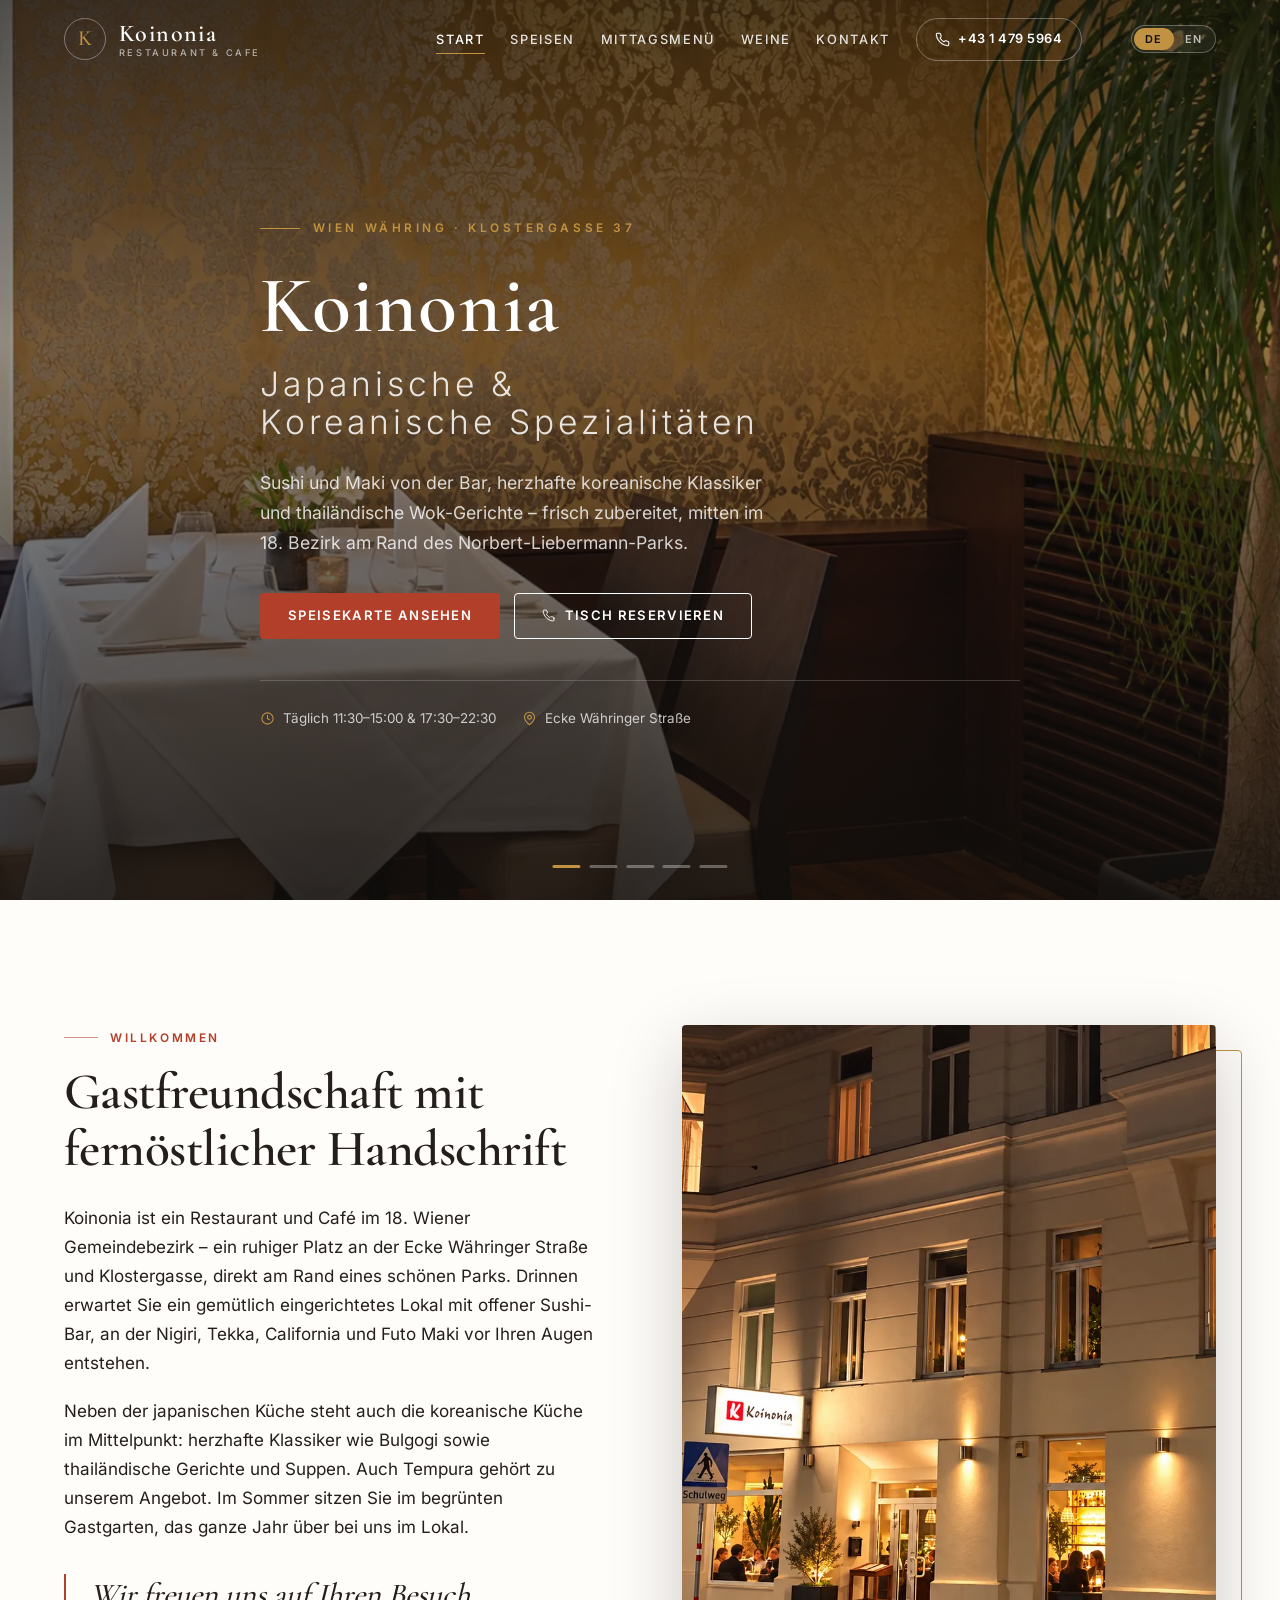
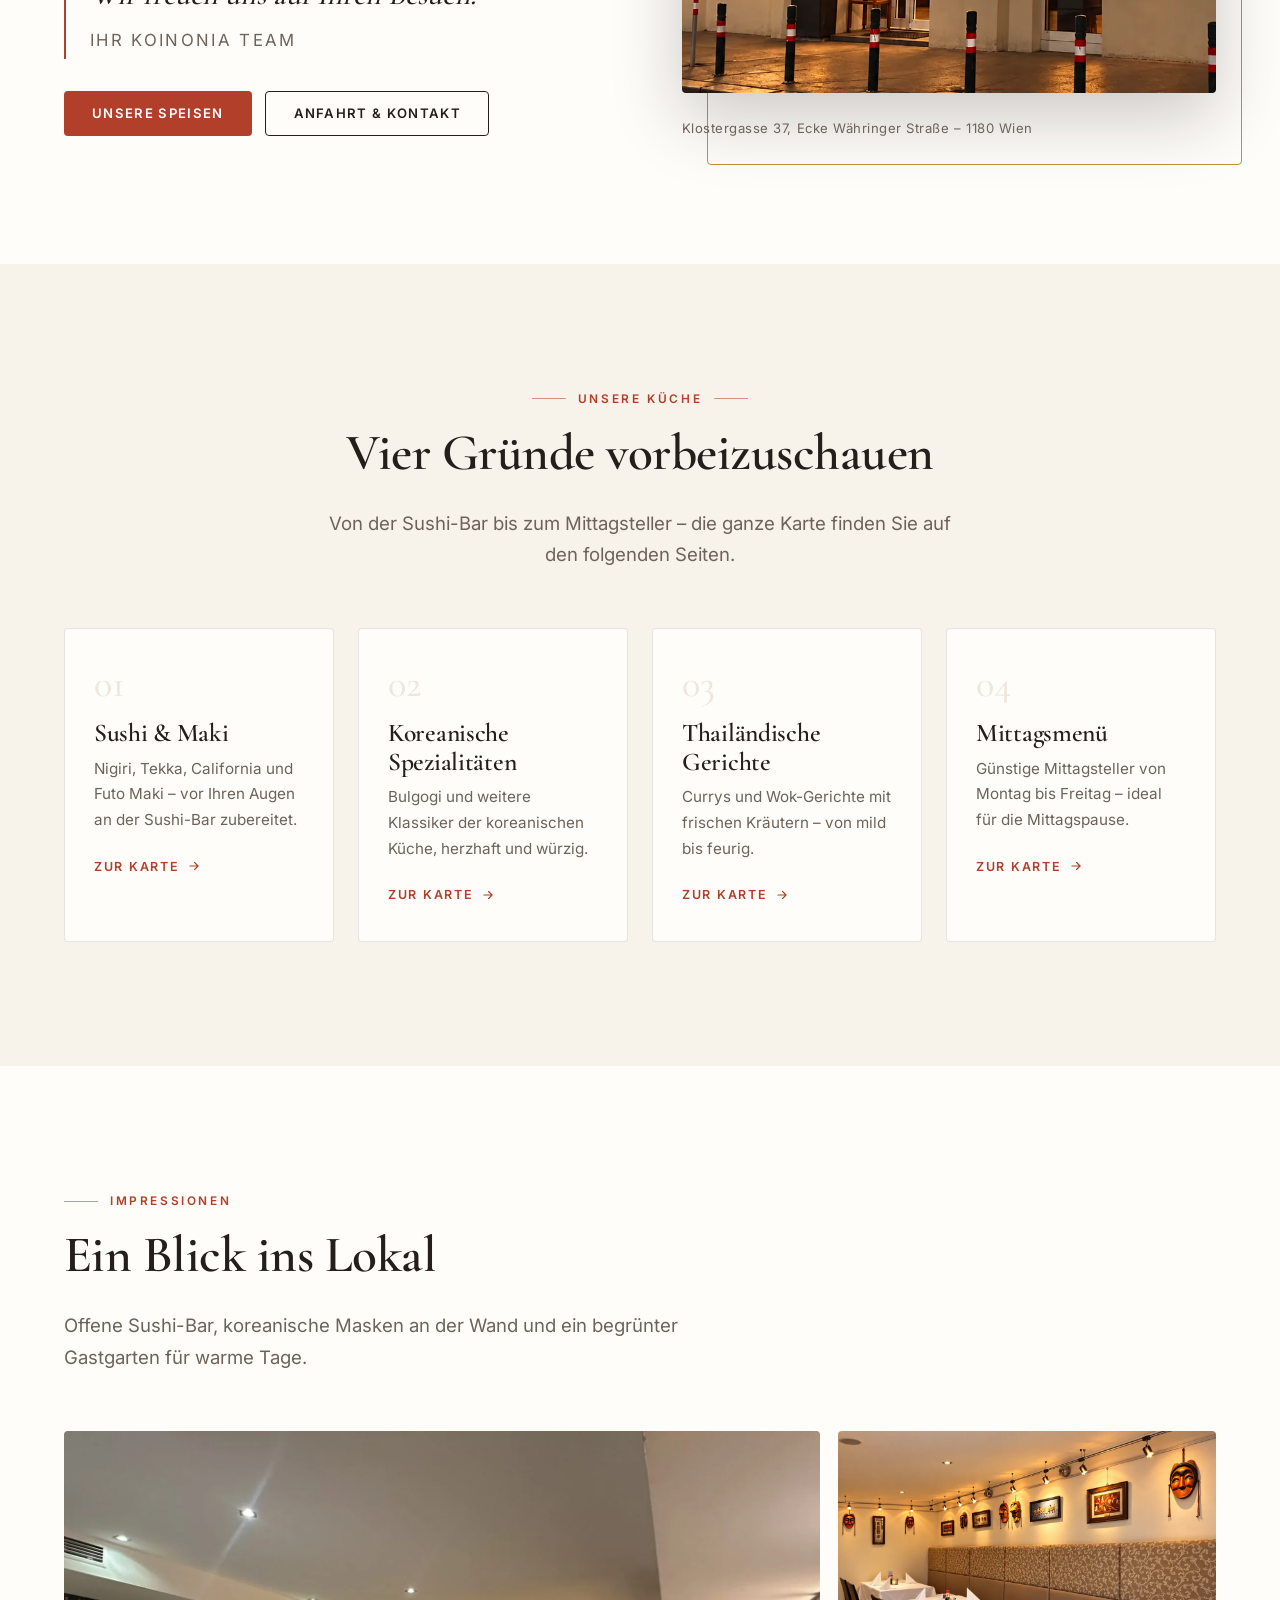
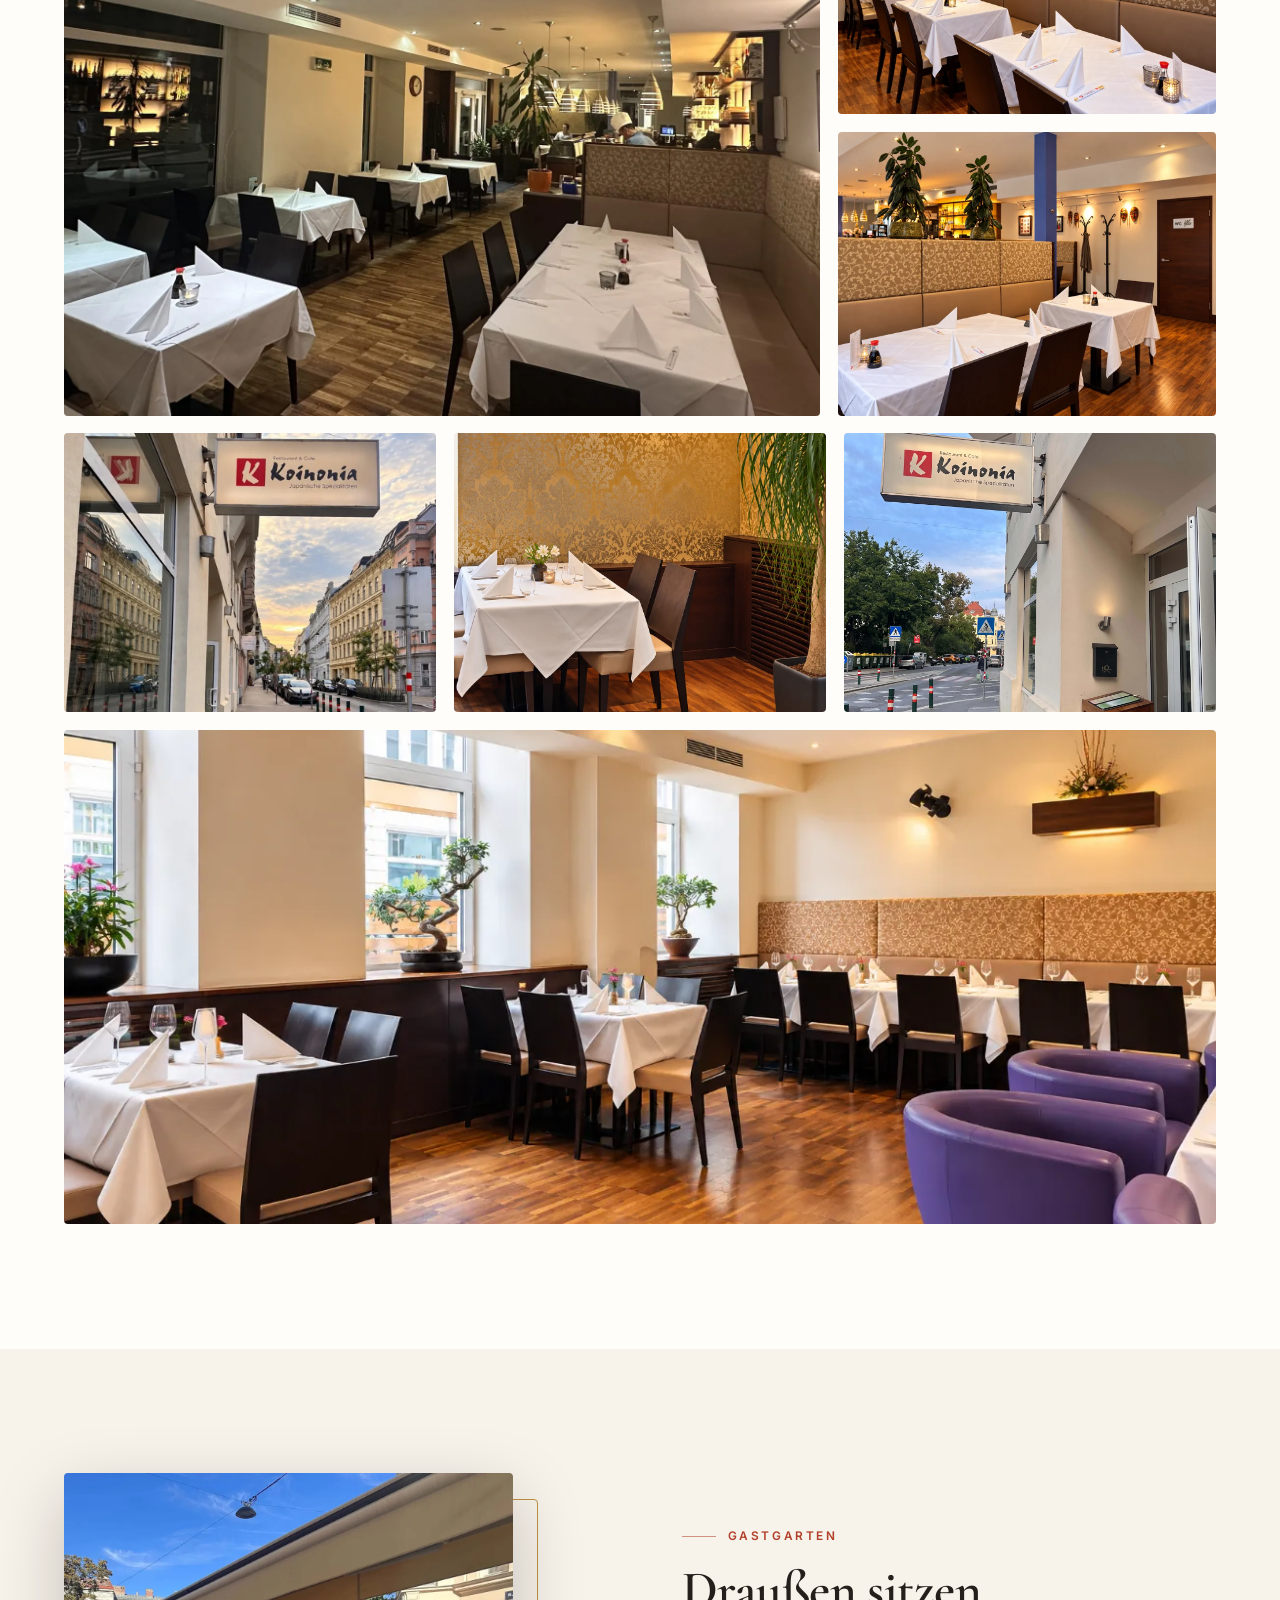
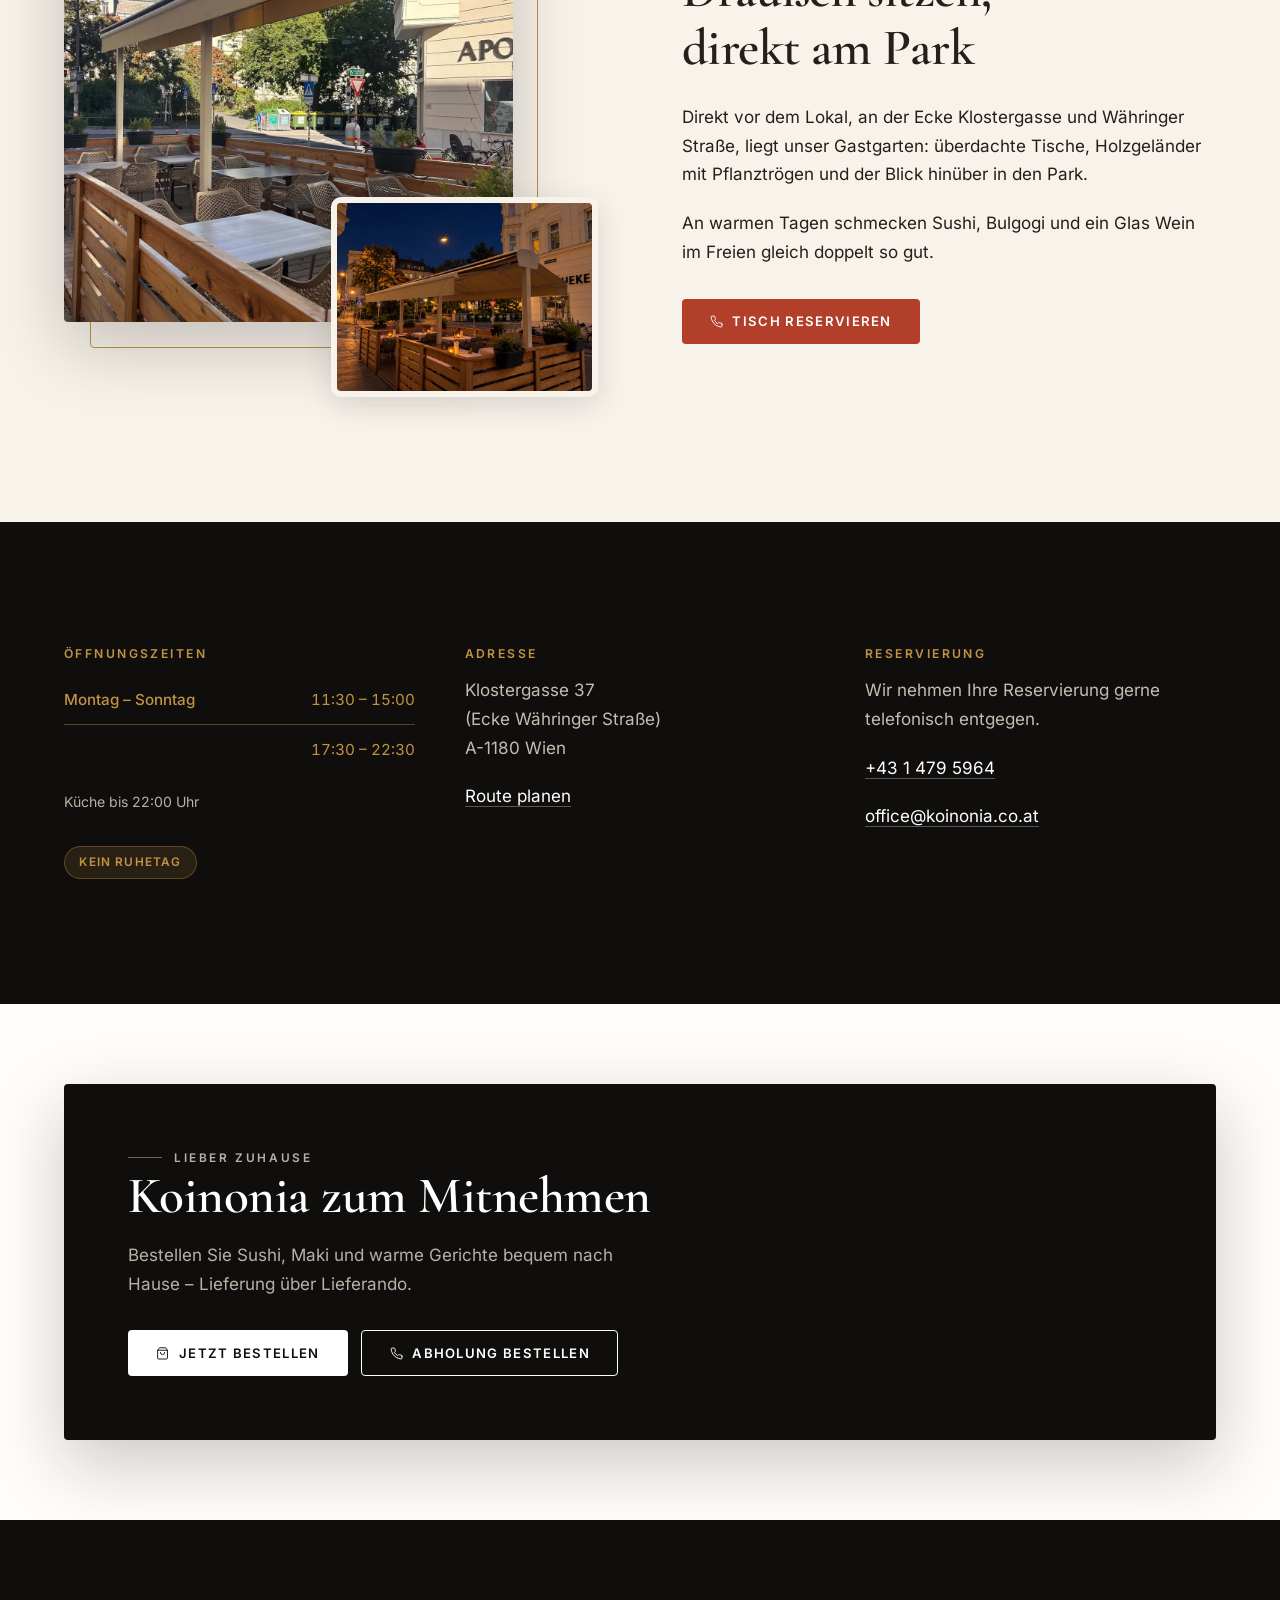
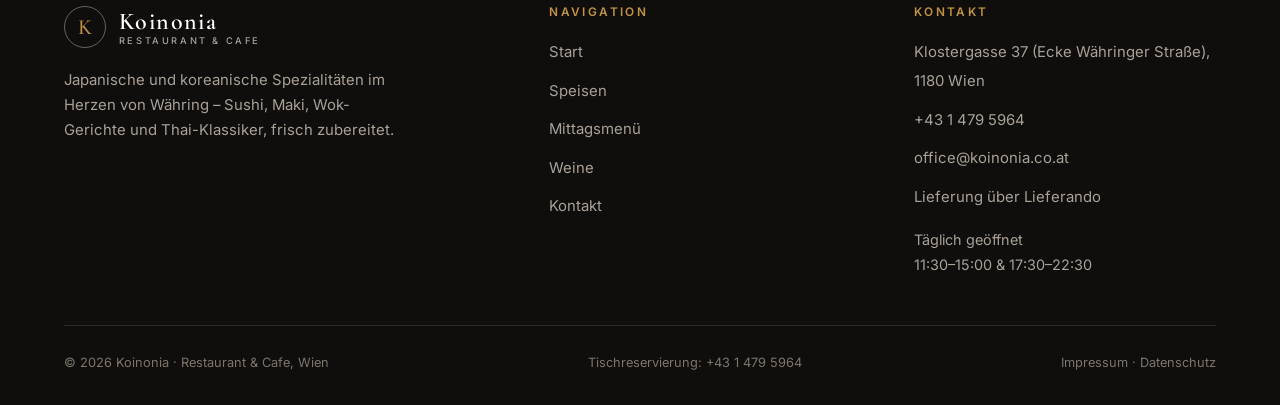
==== commit 0222a85f: "add more image" ====
--- a/index.html
+++ b/index.html
@@ -131,7 +131,7 @@
       <div class="hero__slide"><img src="assets/img/masken-saal.webp" width="1179" height="884" alt="Lange Bankreihe unter den beleuchteten koreanischen Masken und Bildern" data-en-alt="A long row of banquette seating beneath the lit Korean masks and pictures" loading="lazy" decoding="async"></div>
       <div class="hero__slide"><img src="assets/img/bar-lounge.webp" width="1179" height="884" fetchpriority="high" alt="Lounge-Bereich mit gepolsterten Bänken, Zimmerpflanzen und koreanischen Masken an der Wand" data-en-alt="Lounge area with upholstered banquettes, potted plants and Korean masks on the wall" decoding="async"></div>
       <div class="hero__slide"><img src="assets/img/saal-hell.webp" width="1178" height="786" alt="Heller Gastraum mit eingedeckten Tischen, Bonsai an den Fenstern und violetten Lounge-Sesseln" data-en-alt="Bright dining room with laid tables, bonsai in the windows and purple lounge chairs" loading="lazy" decoding="async"></div>
-      <div class="hero__slide hero__slide--pin-top hero__slide--daylight"><picture><source media="(orientation: landscape)" srcset="assets/img/gastgarten-park-breit.webp" width="1568" height="1045"><img src="assets/img/aussen-abend.webp" width="944" height="1258" alt="Der beleuchtete Schriftzug des Koinonia über dem Gehsteig, dahinter die Klostergasse im Abendlicht" data-en-alt="The illuminated Koinonia sign above the pavement, with Klostergasse behind it at dusk" loading="lazy" decoding="async"></picture></div>
+      <div class="hero__slide hero__slide--pin-top hero__slide--terrace"><picture><source media="(orientation: landscape)" srcset="assets/img/gastgarten-abend.webp" width="1448" height="1086"><img src="assets/img/aussen-abend.webp" width="944" height="1258" alt="Der beleuchtete Schriftzug des Koinonia über dem Gehsteig, dahinter die Klostergasse im Abendlicht" data-en-alt="The illuminated Koinonia sign above the pavement, with Klostergasse behind it at dusk" loading="lazy" decoding="async"></picture></div>
     </div>
 
     <div class="wrap hero__inner">
@@ -166,8 +166,8 @@
       </div>
 
       <div class="reveal">
-        <figure class="figure-stack" style="margin:0">
-          <img src="assets/img/aussen-abend.webp" width="944" height="1258" alt="Der beleuchtete Schriftzug des Restaurant Koinonia an der Hausfassade in der Klostergasse, im Abendlicht" data-en-alt="The illuminated Koinonia sign on the building facade in Klostergasse at dusk" loading="lazy" decoding="async">
+        <figure class="figure-stack figure-stack--pin-left" style="margin:0">
+          <img src="assets/img/fassade-nacht.webp" width="1448" height="1086" alt="Die beleuchtete Fassade des Restaurant Koinonia in der Klostergasse am Abend, durch die Fenster sieht man Gäste an den Tischen" data-en-alt="The lit facade of Koinonia in Klostergasse in the evening, with guests at their tables seen through the windows" loading="lazy" decoding="async">
           <figcaption class="figure-caption" data-en="Klostergasse 37, corner of Währinger Straße – 1180 Vienna">Klostergasse 37, Ecke Währinger Straße – 1180 Wien</figcaption>
         </figure>
       </div>
@@ -238,7 +238,7 @@
     <div class="wrap split">
       <div class="garden-photos reveal">
         <figure class="garden-photos__main"><img src="assets/img/gastgarten-park.webp" width="1200" height="1200" alt="Der überdachte Gastgarten mit Holzgeländer und Pflanztrögen, dahinter die Bäume des Parks" data-en-alt="The covered garden terrace with wooden screens and planters, with the trees of the park behind it" loading="lazy" decoding="async"></figure>
-        <figure class="garden-photos__inset"><img src="assets/img/gastgarten-fassade.webp" width="960" height="720" alt="Der Gastgarten entlang der Hausfassade in der Sonne, an der Straßenecke der Park" data-en-alt="The garden terrace along the building in the sunshine, with the park on the street corner" loading="lazy" decoding="async"></figure>
+        <figure class="garden-photos__inset"><img src="assets/img/gastgarten-nacht.webp" width="1448" height="1086" alt="Der Gastgarten am Abend mit Kerzen auf den Tischen und beleuchteter Markise, dahinter die Bäume des Parks" data-en-alt="The garden terrace in the evening with candles on the tables and the lit awning, with the trees of the park behind it" loading="lazy" decoding="async"></figure>
       </div>
 
       <div class="reveal">
--- a/styles.css
+++ b/styles.css
@@ -465,11 +465,10 @@
    anchored on the part that has to survive the crop. */
 .hero__slide--pin-top img { object-position: center 22%; }
 .hero__slide--pin-mid img { object-position: center 45%; }
-/* On landscape screens this slide swaps its portrait photo for the daylight
-   terrace shot, which is much brighter than the interiors; dim it so the
-   white hero text still reads. */
+/* On landscape screens this slide swaps its portrait photo for the evening
+   terrace shot; anchor it low enough to keep the candle-lit tables. */
 @media (orientation: landscape) {
-  .hero__slide--daylight img { filter: brightness(.7); }
+  .hero__slide--terrace img { object-position: center 60%; }
 }
 .hero::after {
   content: ""; position: absolute; inset: 0; z-index: -1;
@@ -551,6 +550,9 @@
   box-shadow: var(--shadow-lg);
   aspect-ratio: 4 / 5; object-fit: cover;
 }
+/* A landscape photo in the portrait frame keeps its left side, where the
+   sign and the entrance are. */
+.figure-stack--pin-left img { object-position: 5% center; }
 .figure-stack::before {
   content: ""; position: absolute;
   inset: 1.6rem -1.6rem -1.6rem 1.6rem;
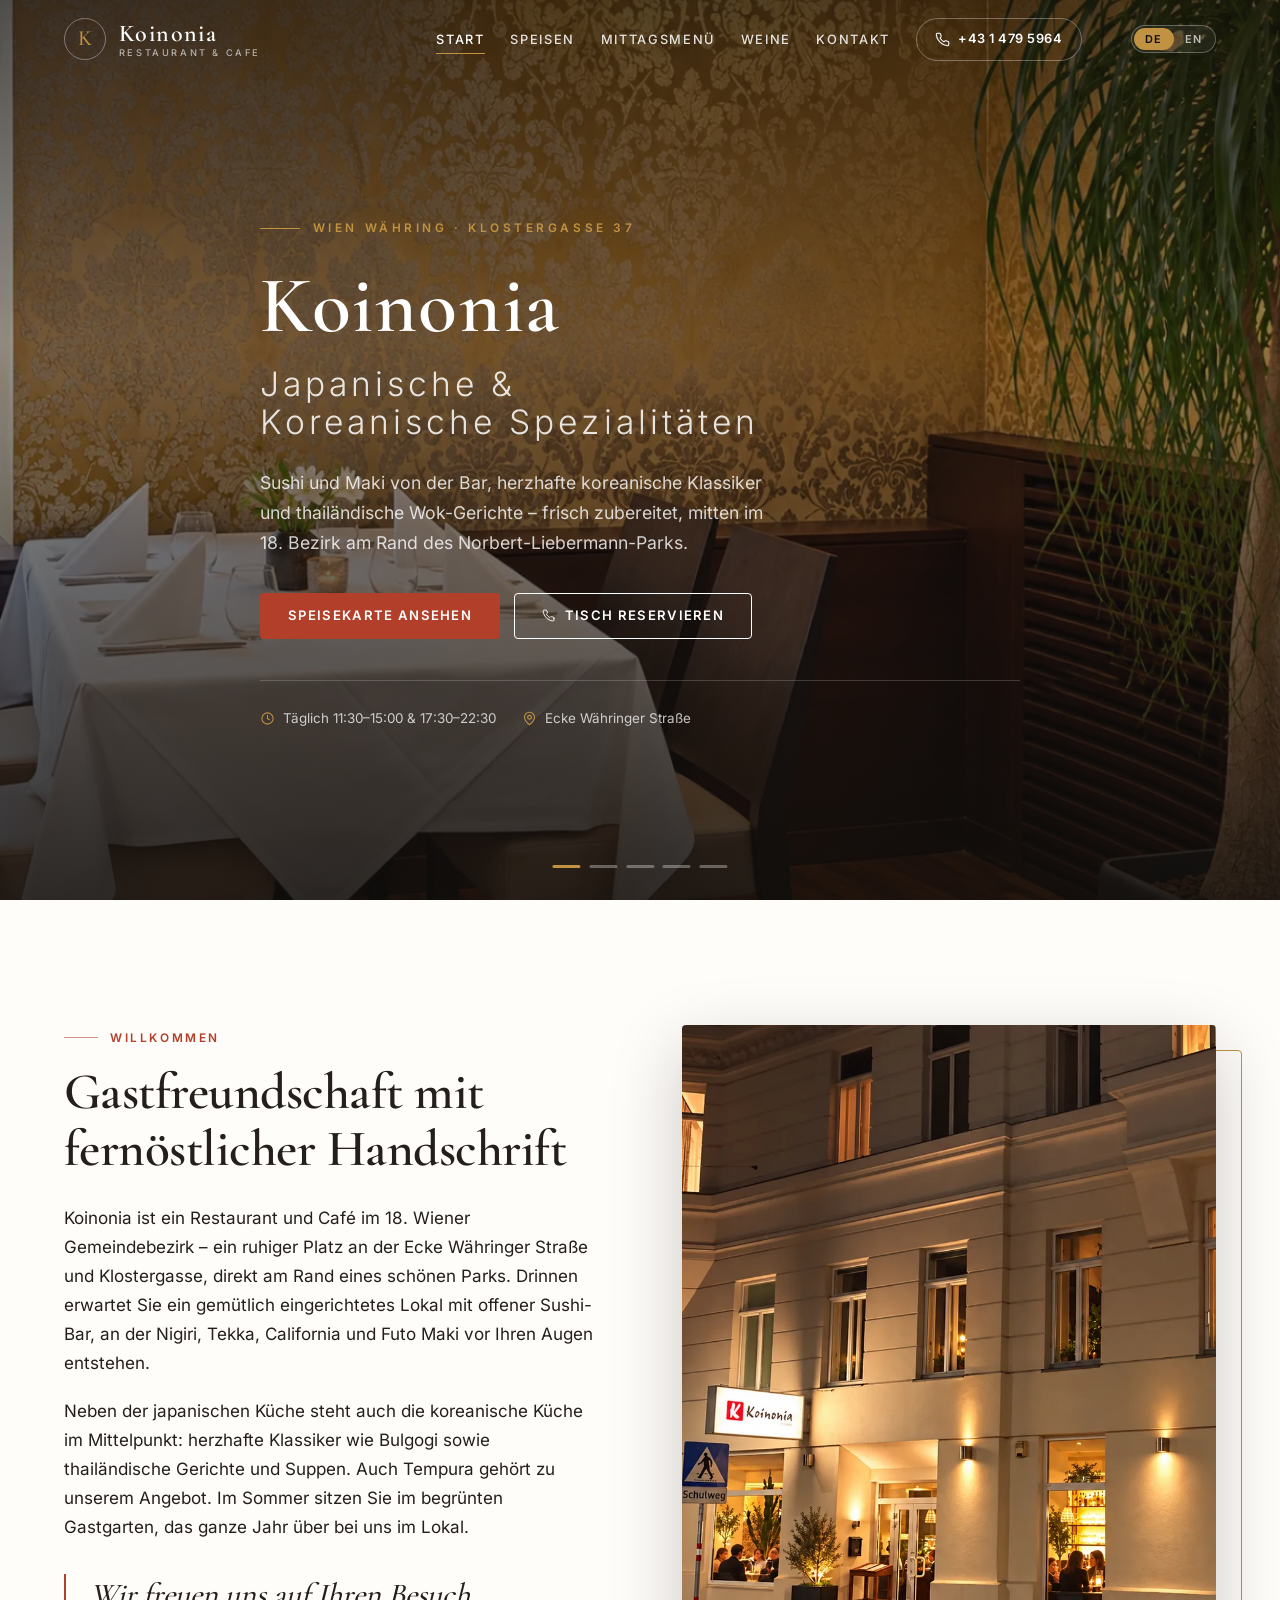
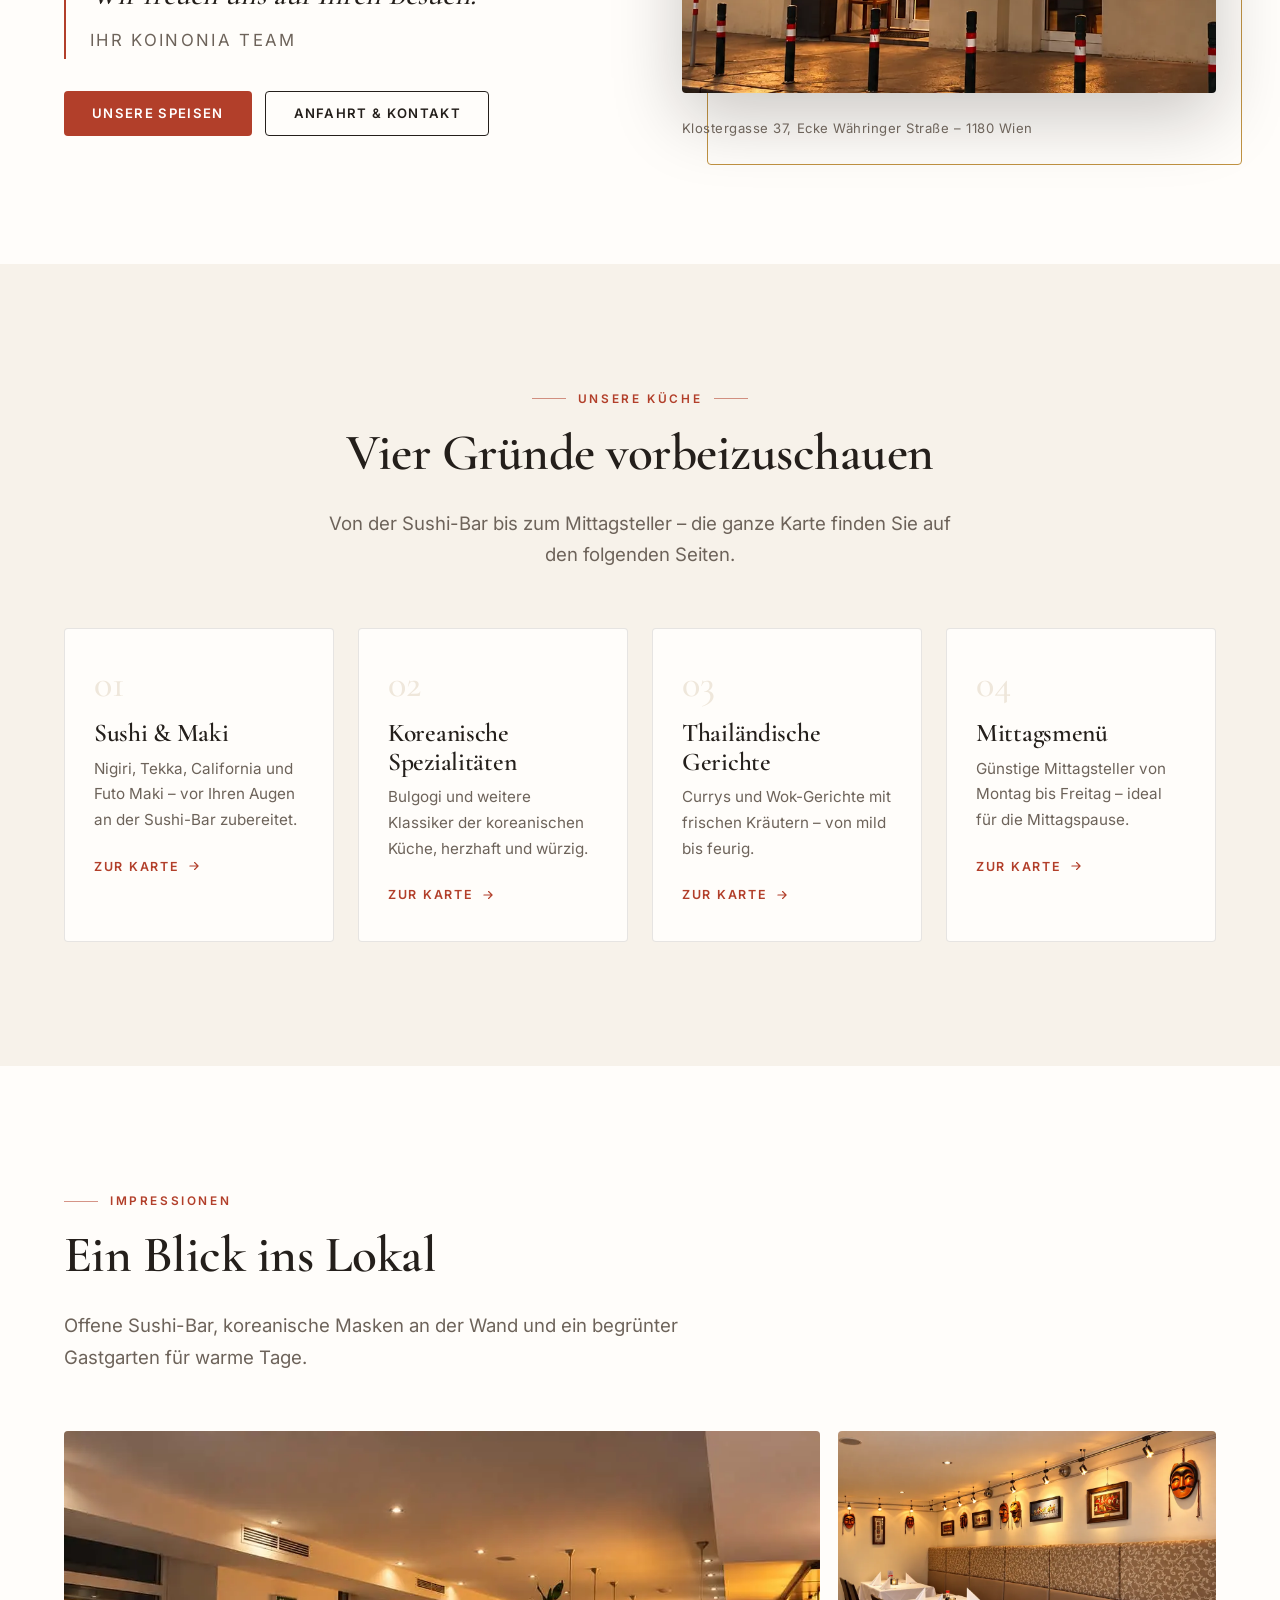
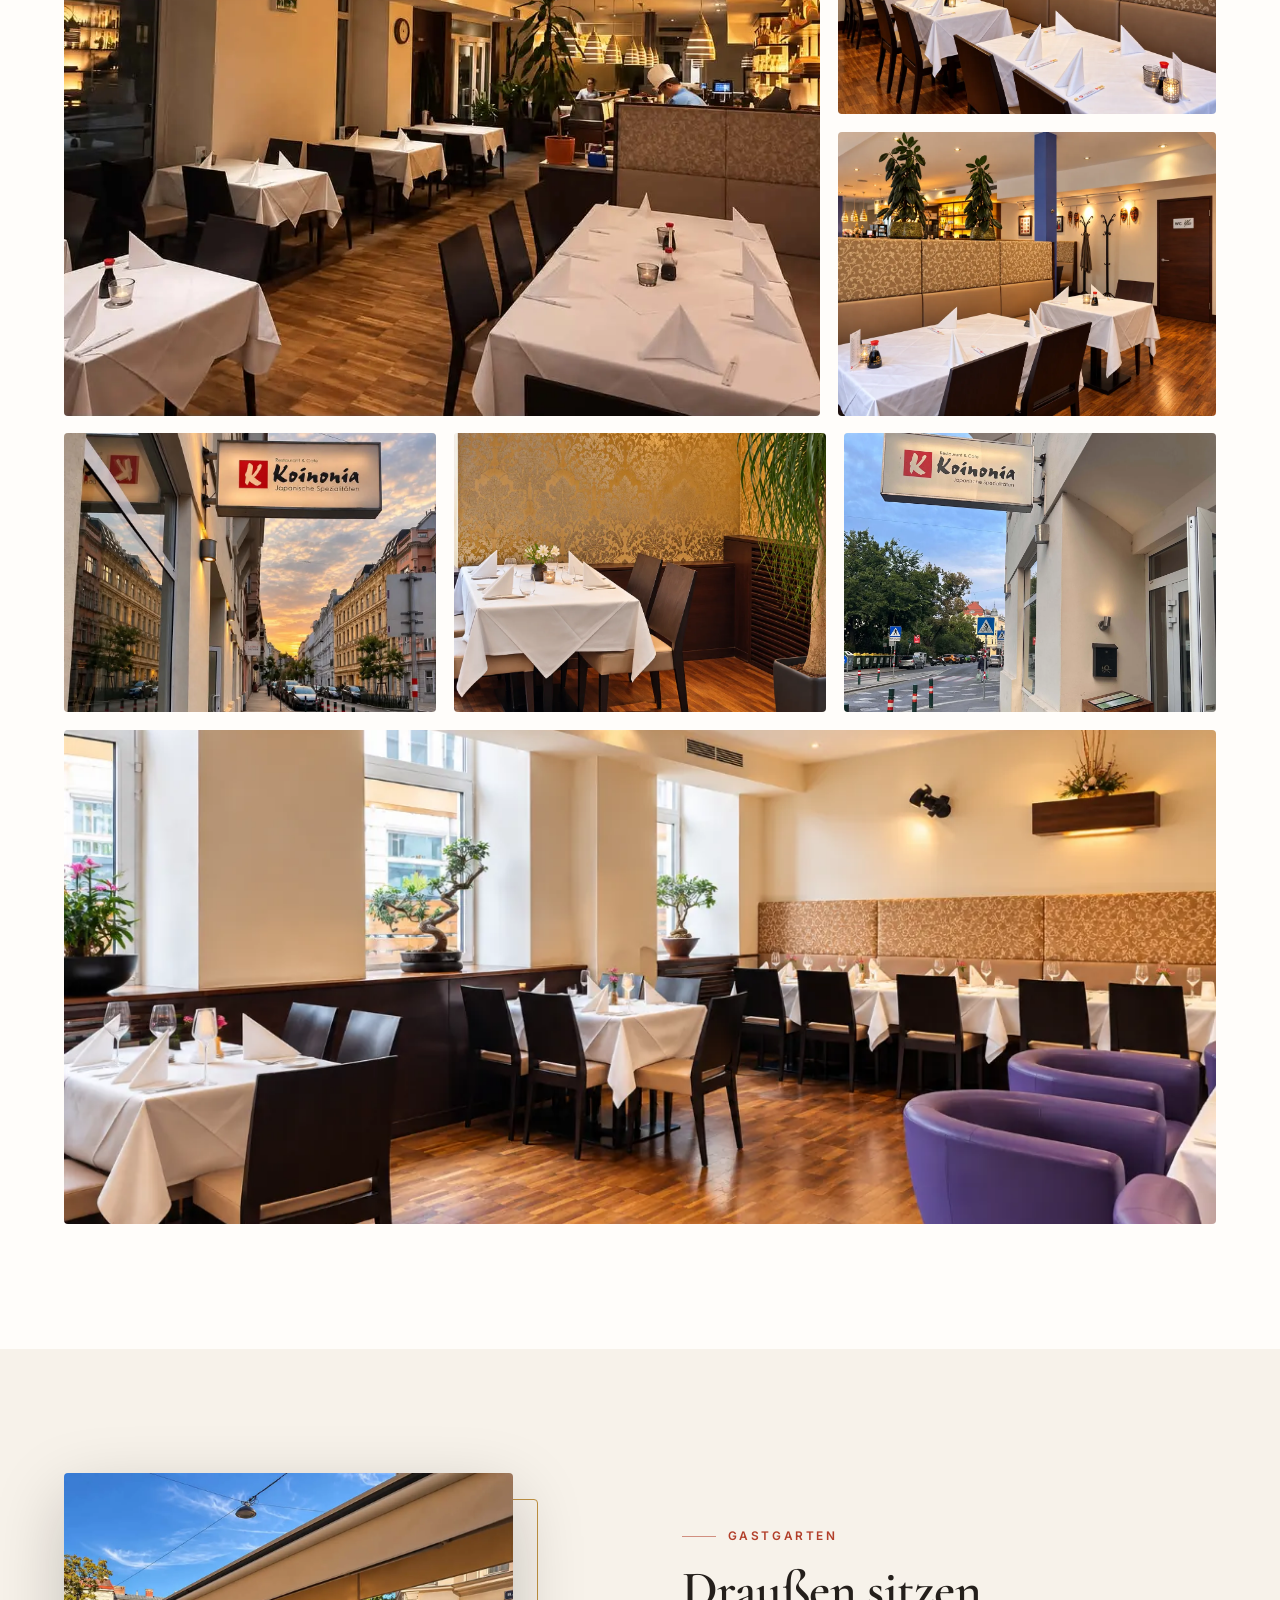
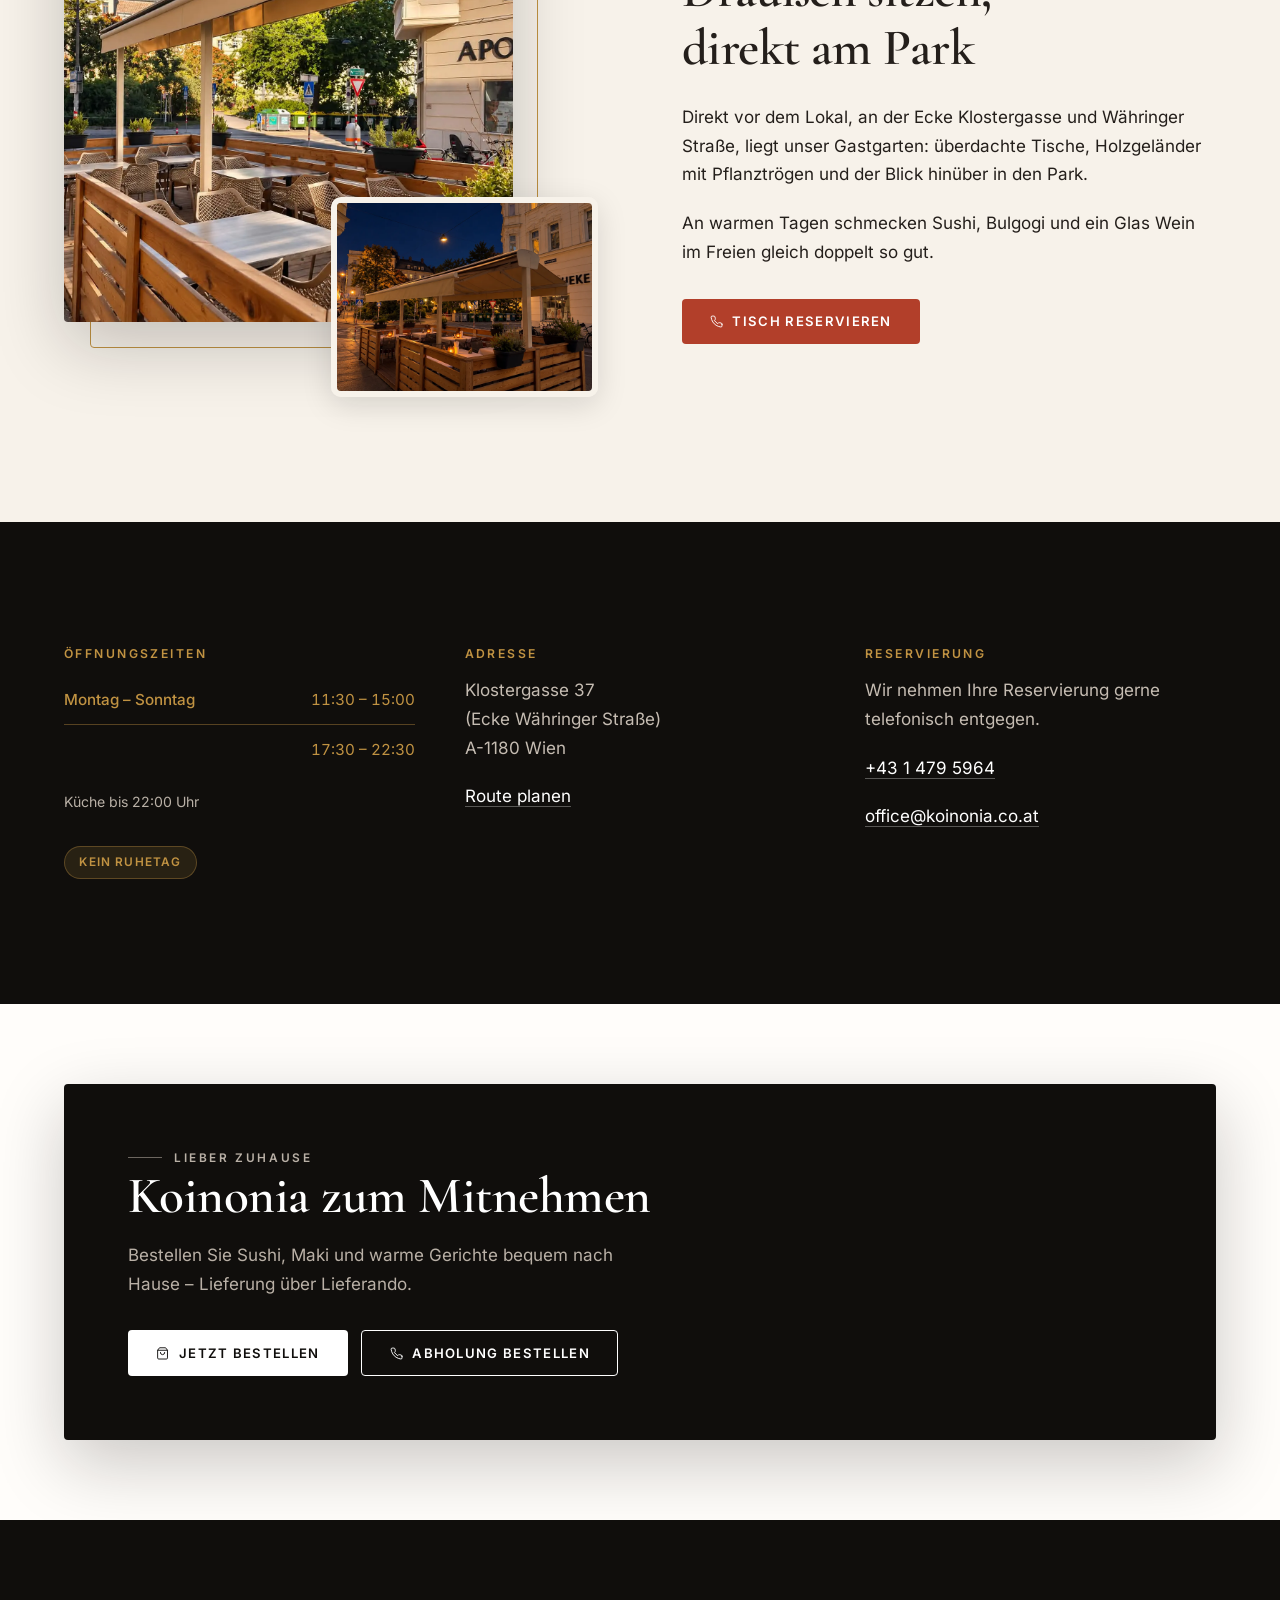
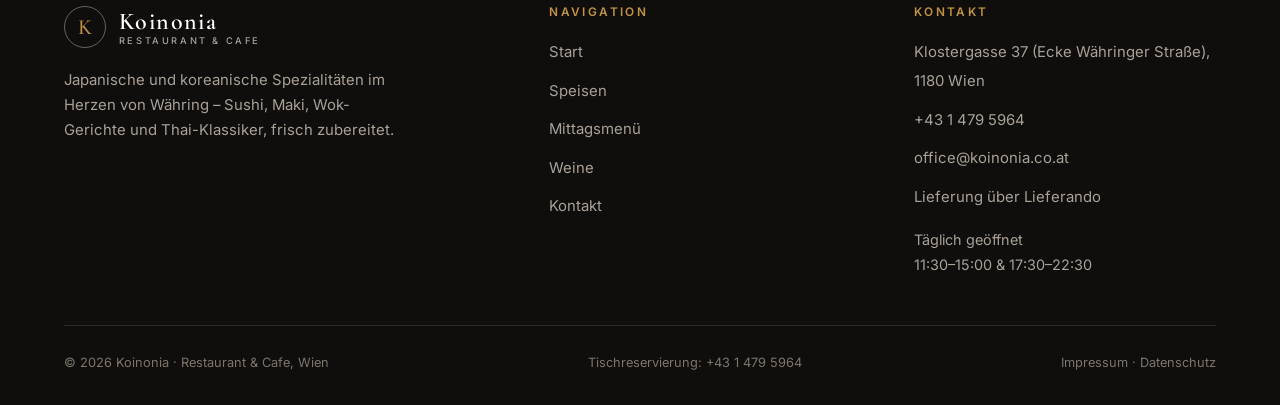
==== commit e54955cc: "fix image" ====
--- a/index.html
+++ b/index.html
@@ -13,9 +13,9 @@
 <meta property="og:locale" content="de_AT">
 <meta property="og:locale:alternate" content="en_GB">
 <meta property="og:url" content="https://www.koinonia.co.at/">
-<meta property="og:image" content="https://www.koinonia.co.at/assets/img/og-image.jpg">
-<meta property="og:image:width" content="1200">
-<meta property="og:image:height" content="630">
+<meta property="og:image" content="https://www.koinonia.co.at/assets/img/og-image.jpg?v=2">
+<meta property="og:image:width" content="1731">
+<meta property="og:image:height" content="909">
 <meta name="twitter:card" content="summary_large_image">
 <link rel="canonical" href="https://www.koinonia.co.at/">
 <link rel="icon" href="favicon.ico" sizes="48x48">
@@ -33,7 +33,7 @@
   "name": "Koinonia",
   "description": "Japanische und koreanische Spezialitäten in Wien Währing.",
   "url": "https://www.koinonia.co.at/",
-  "image": "https://www.koinonia.co.at/assets/img/og-image.jpg",
+  "image": "https://www.koinonia.co.at/assets/img/og-image.jpg?v=2",
   "logo": "https://www.koinonia.co.at/assets/icons/icon-512.png",
   "servesCuisine": [
     "Japanisch",
@@ -131,7 +131,7 @@
       <div class="hero__slide"><img src="assets/img/masken-saal.webp" width="1179" height="884" alt="Lange Bankreihe unter den beleuchteten koreanischen Masken und Bildern" data-en-alt="A long row of banquette seating beneath the lit Korean masks and pictures" loading="lazy" decoding="async"></div>
       <div class="hero__slide"><img src="assets/img/bar-lounge.webp" width="1179" height="884" fetchpriority="high" alt="Lounge-Bereich mit gepolsterten Bänken, Zimmerpflanzen und koreanischen Masken an der Wand" data-en-alt="Lounge area with upholstered banquettes, potted plants and Korean masks on the wall" decoding="async"></div>
       <div class="hero__slide"><img src="assets/img/saal-hell.webp" width="1178" height="786" alt="Heller Gastraum mit eingedeckten Tischen, Bonsai an den Fenstern und violetten Lounge-Sesseln" data-en-alt="Bright dining room with laid tables, bonsai in the windows and purple lounge chairs" loading="lazy" decoding="async"></div>
-      <div class="hero__slide hero__slide--pin-top hero__slide--terrace"><picture><source media="(orientation: landscape)" srcset="assets/img/gastgarten-abend.webp" width="1448" height="1086"><img src="assets/img/aussen-abend.webp" width="944" height="1258" alt="Der beleuchtete Schriftzug des Koinonia über dem Gehsteig, dahinter die Klostergasse im Abendlicht" data-en-alt="The illuminated Koinonia sign above the pavement, with Klostergasse behind it at dusk" loading="lazy" decoding="async"></picture></div>
+      <div class="hero__slide hero__slide--pin-top hero__slide--terrace"><picture><source media="(orientation: landscape)" srcset="assets/img/gastgarten-abend.webp" width="1448" height="1086"><img src="assets/img/aussen-abend.webp?v=2" width="1086" height="1448" alt="Der beleuchtete Schriftzug des Koinonia über dem Gehsteig, dahinter die Klostergasse im Abendlicht" data-en-alt="The illuminated Koinonia sign above the pavement, with Klostergasse behind it at dusk" loading="lazy" decoding="async"></picture></div>
     </div>
 
     <div class="wrap hero__inner">
@@ -220,12 +220,12 @@
       </div>
       <div class="photo-set">
         <div class="photo-feature reveal">
-          <figure class="photo-feature__main"><img src="assets/img/saal-abend.webp" width="1800" height="1200" alt="Gastraum am Abend mit eingedeckten Tischen und dem Koch an der offenen Sushi-Bar" data-en-alt="The dining room in the evening with laid tables and the chef at the open sushi bar" loading="lazy" decoding="async"></figure>
+          <figure class="photo-feature__main"><img src="assets/img/saal-abend.webp?v=2" width="1731" height="909" alt="Gastraum am Abend mit eingedeckten Tischen und dem Koch an der offenen Sushi-Bar" data-en-alt="The dining room in the evening with laid tables and the chef at the open sushi bar" loading="lazy" decoding="async"></figure>
           <figure><img src="assets/img/masken-saal.webp" width="1179" height="884" alt="Lange Bankreihe unter den beleuchteten koreanischen Masken und Bildern" data-en-alt="A long row of banquette seating beneath the lit Korean masks and pictures" loading="lazy" decoding="async"></figure>
           <figure><img src="assets/img/bar-lounge.webp" width="1179" height="884" alt="Gastraum mit Bank-Bestuhlung vor der Bar, Masken an der Wand" data-en-alt="Dining area with banquette seating in front of the bar, masks on the wall" loading="lazy" decoding="async"></figure>
         </div>
         <div class="photo-row reveal">
-          <figure class="pin-top"><img src="assets/img/aussen-abend.webp" width="944" height="1258" alt="Der beleuchtete Schriftzug des Koinonia über dem Gehsteig, dahinter die Klostergasse im Abendlicht" data-en-alt="The illuminated Koinonia sign above the pavement, with Klostergasse behind it at dusk" loading="lazy" decoding="async"></figure>
+          <figure class="pin-top"><img src="assets/img/aussen-abend.webp?v=2" width="1086" height="1448" alt="Der beleuchtete Schriftzug des Koinonia über dem Gehsteig, dahinter die Klostergasse im Abendlicht" data-en-alt="The illuminated Koinonia sign above the pavement, with Klostergasse behind it at dusk" loading="lazy" decoding="async"></figure>
           <figure class="pin-lower"><img src="assets/img/tisch-gold.webp" width="1179" height="1474" alt="Eingedeckter Tisch vor der goldenen Ornamenttapete, daneben eine Zimmerpflanze" data-en-alt="A laid table in front of the gold patterned wallpaper, with a potted plant beside it" loading="lazy" decoding="async"></figure>
           <figure class="pin-upper"><img src="assets/img/aussen-eingang.webp" width="1416" height="1890" alt="Der Eingang des Koinonia mit dem Schriftzug über der Tür, von der Straße aus gesehen" data-en-alt="The entrance to Koinonia with the sign above the door, seen from the street" loading="lazy" decoding="async"></figure>
         </div>
@@ -237,7 +237,7 @@
   <section class="section section--cream">
     <div class="wrap split">
       <div class="garden-photos reveal">
-        <figure class="garden-photos__main"><img src="assets/img/gastgarten-park.webp" width="1200" height="1200" alt="Der überdachte Gastgarten mit Holzgeländer und Pflanztrögen, dahinter die Bäume des Parks" data-en-alt="The covered garden terrace with wooden screens and planters, with the trees of the park behind it" loading="lazy" decoding="async"></figure>
+        <figure class="garden-photos__main"><img src="assets/img/gastgarten-park.webp?v=2" width="1254" height="1254" alt="Der überdachte Gastgarten mit Holzgeländer und Pflanztrögen, dahinter die Bäume des Parks" data-en-alt="The covered garden terrace with wooden screens and planters, with the trees of the park behind it" loading="lazy" decoding="async"></figure>
         <figure class="garden-photos__inset"><img src="assets/img/gastgarten-nacht.webp" width="1448" height="1086" alt="Der Gastgarten am Abend mit Kerzen auf den Tischen und beleuchteter Markise, dahinter die Bäume des Parks" data-en-alt="The garden terrace in the evening with candles on the tables and the lit awning, with the trees of the park behind it" loading="lazy" decoding="async"></figure>
       </div>
 
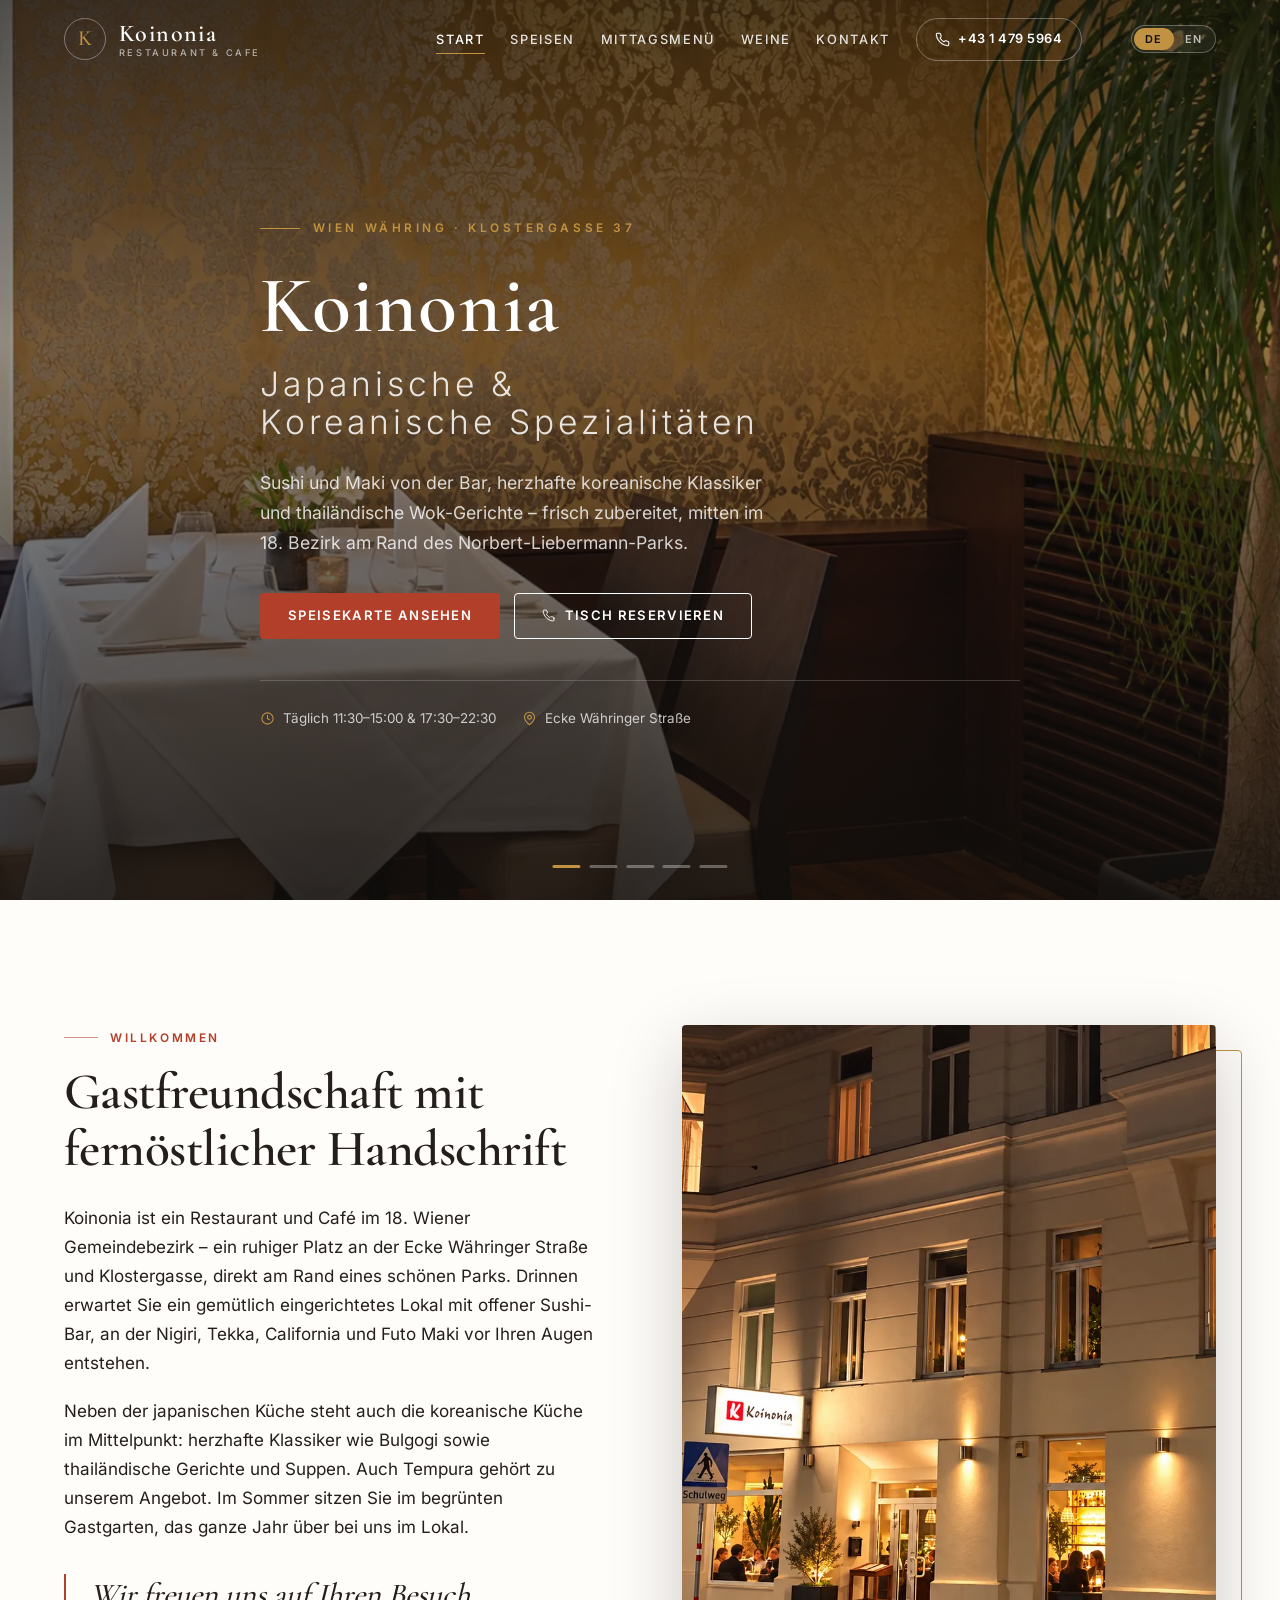
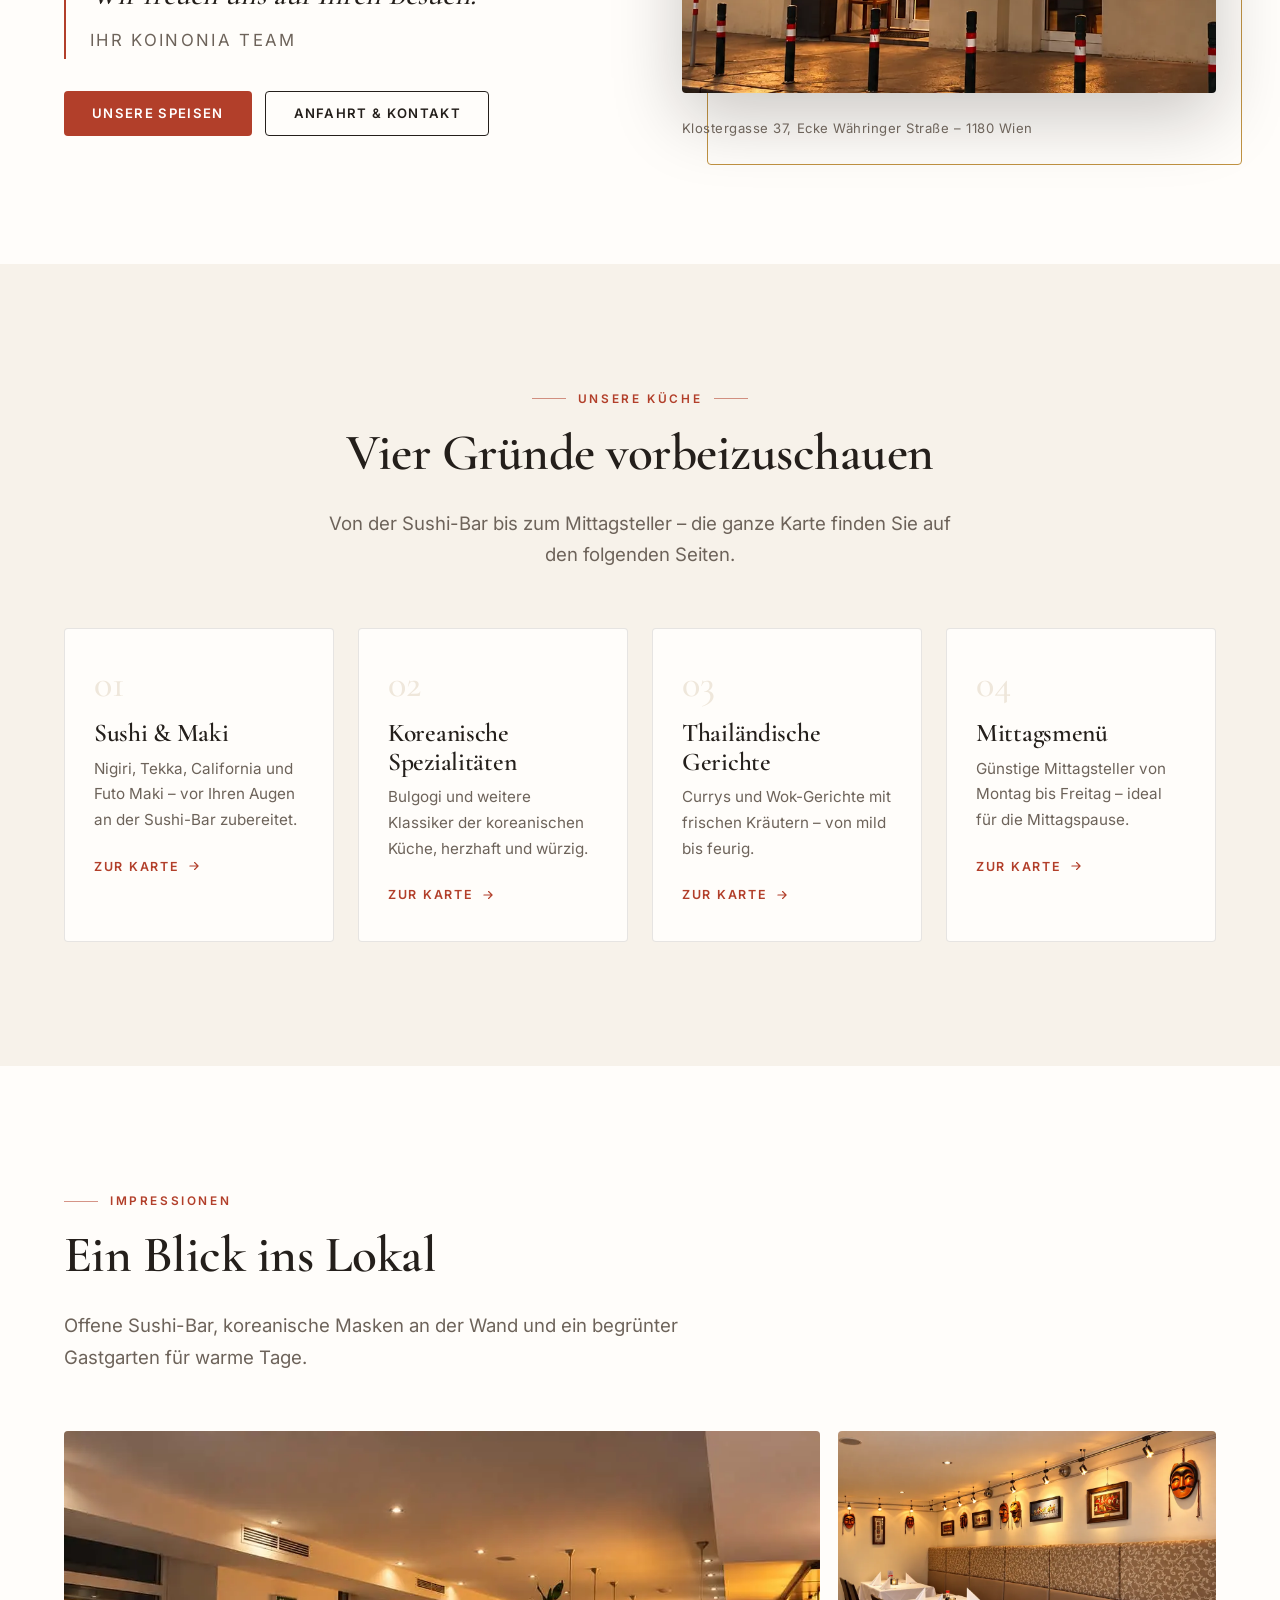
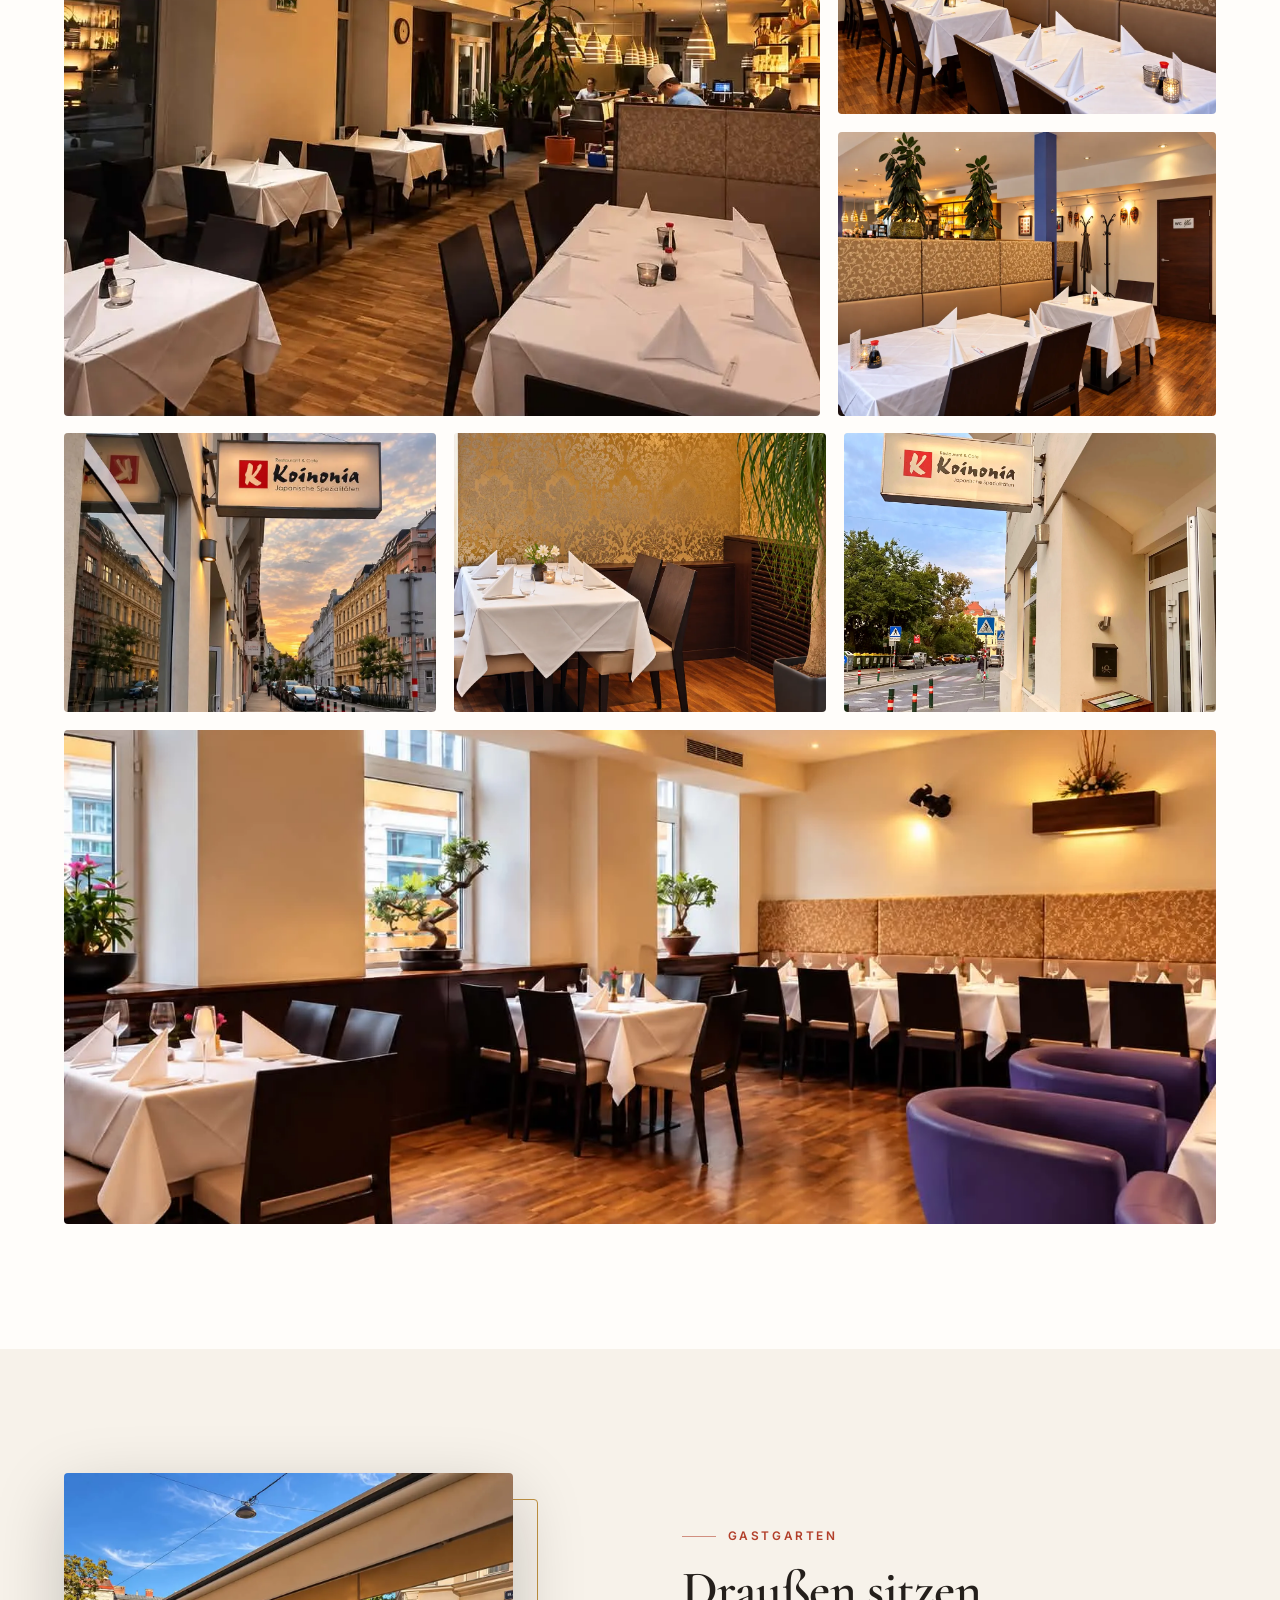
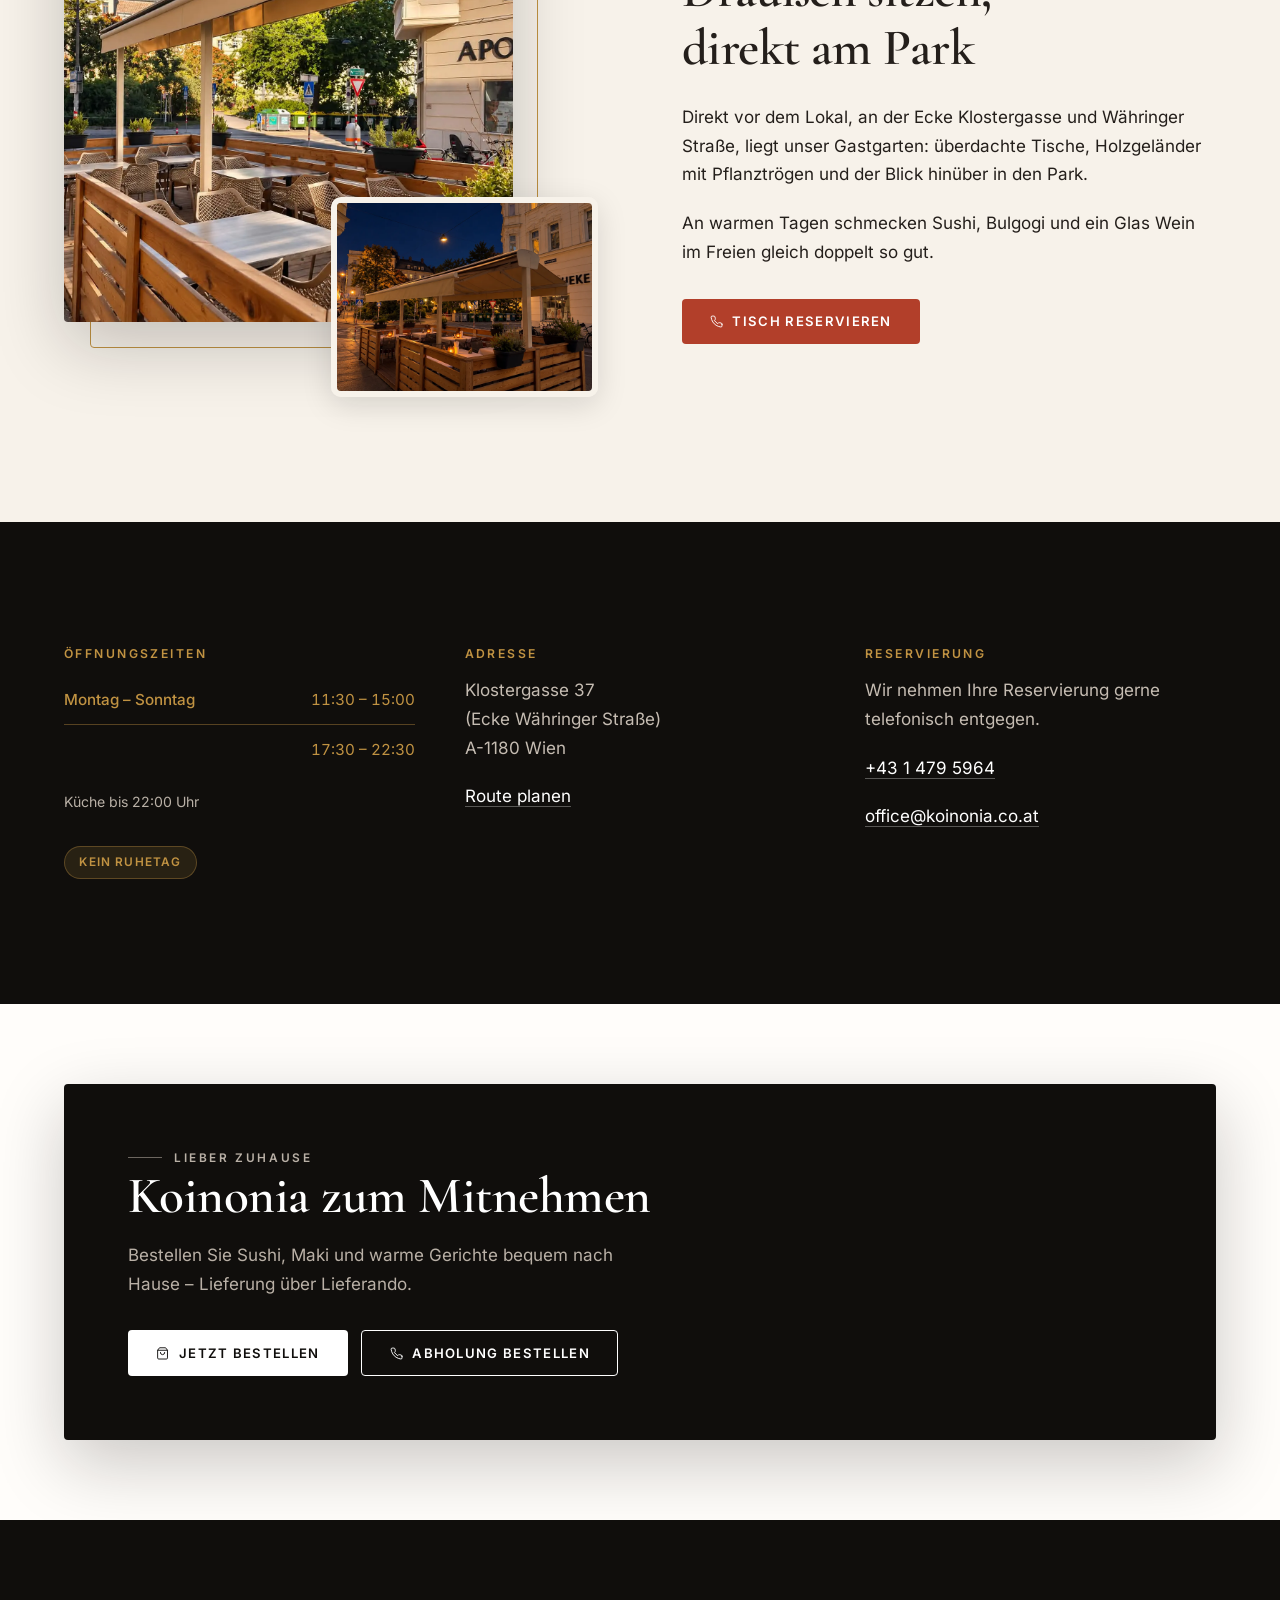
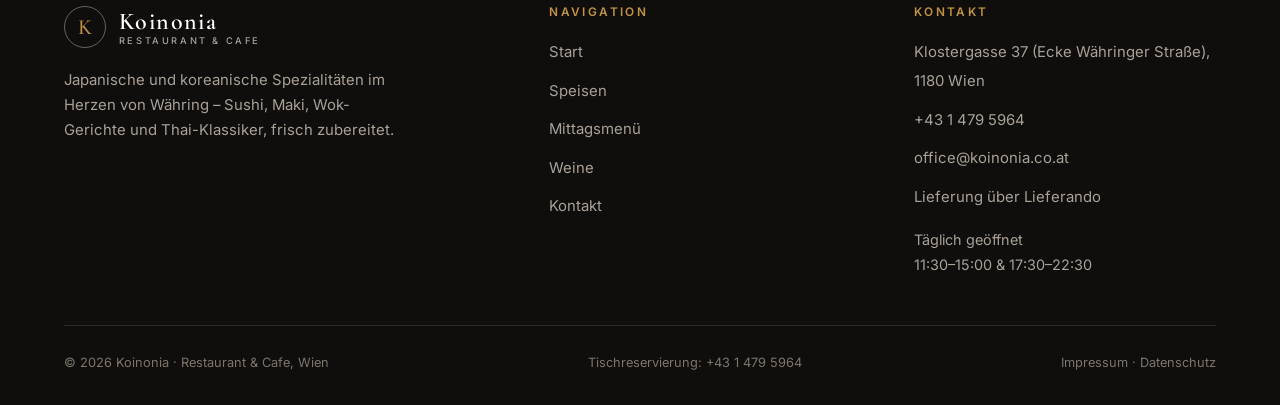
==== commit ea631a41: "fix images" ====
--- a/index.html
+++ b/index.html
@@ -130,7 +130,7 @@
       <div class="hero__slide hero__slide--pin-mid"><img src="assets/img/tisch-gold.webp" width="1179" height="1474" alt="Eingedeckter Tisch vor der goldenen Ornamenttapete, daneben eine Zimmerpflanze" data-en-alt="A laid table in front of the gold patterned wallpaper, with a potted plant beside it" loading="lazy" decoding="async"></div>
       <div class="hero__slide"><img src="assets/img/masken-saal.webp" width="1179" height="884" alt="Lange Bankreihe unter den beleuchteten koreanischen Masken und Bildern" data-en-alt="A long row of banquette seating beneath the lit Korean masks and pictures" loading="lazy" decoding="async"></div>
       <div class="hero__slide"><img src="assets/img/bar-lounge.webp" width="1179" height="884" fetchpriority="high" alt="Lounge-Bereich mit gepolsterten Bänken, Zimmerpflanzen und koreanischen Masken an der Wand" data-en-alt="Lounge area with upholstered banquettes, potted plants and Korean masks on the wall" decoding="async"></div>
-      <div class="hero__slide"><img src="assets/img/saal-hell.webp" width="1178" height="786" alt="Heller Gastraum mit eingedeckten Tischen, Bonsai an den Fenstern und violetten Lounge-Sesseln" data-en-alt="Bright dining room with laid tables, bonsai in the windows and purple lounge chairs" loading="lazy" decoding="async"></div>
+      <div class="hero__slide"><img src="assets/img/saal-hell.webp?v=2" width="1576" height="998" alt="Heller Gastraum mit eingedeckten Tischen, Bonsai an den Fenstern und violetten Lounge-Sesseln" data-en-alt="Bright dining room with laid tables, bonsai in the windows and purple lounge chairs" loading="lazy" decoding="async"></div>
       <div class="hero__slide hero__slide--pin-top hero__slide--terrace"><picture><source media="(orientation: landscape)" srcset="assets/img/gastgarten-abend.webp" width="1448" height="1086"><img src="assets/img/aussen-abend.webp?v=2" width="1086" height="1448" alt="Der beleuchtete Schriftzug des Koinonia über dem Gehsteig, dahinter die Klostergasse im Abendlicht" data-en-alt="The illuminated Koinonia sign above the pavement, with Klostergasse behind it at dusk" loading="lazy" decoding="async"></picture></div>
     </div>
 
@@ -227,9 +227,9 @@
         <div class="photo-row reveal">
           <figure class="pin-top"><img src="assets/img/aussen-abend.webp?v=2" width="1086" height="1448" alt="Der beleuchtete Schriftzug des Koinonia über dem Gehsteig, dahinter die Klostergasse im Abendlicht" data-en-alt="The illuminated Koinonia sign above the pavement, with Klostergasse behind it at dusk" loading="lazy" decoding="async"></figure>
           <figure class="pin-lower"><img src="assets/img/tisch-gold.webp" width="1179" height="1474" alt="Eingedeckter Tisch vor der goldenen Ornamenttapete, daneben eine Zimmerpflanze" data-en-alt="A laid table in front of the gold patterned wallpaper, with a potted plant beside it" loading="lazy" decoding="async"></figure>
-          <figure class="pin-upper"><img src="assets/img/aussen-eingang.webp" width="1416" height="1890" alt="Der Eingang des Koinonia mit dem Schriftzug über der Tür, von der Straße aus gesehen" data-en-alt="The entrance to Koinonia with the sign above the door, seen from the street" loading="lazy" decoding="async"></figure>
-        </div>
-        <figure class="photo-wide reveal"><img src="assets/img/saal-hell.webp" width="1178" height="786" alt="Heller Gastraum mit eingedeckten Tischen, Bonsai an den Fenstern und violetten Lounge-Sesseln" data-en-alt="Bright dining room with laid tables, bonsai in the windows and purple lounge chairs" loading="lazy" decoding="async"></figure>
+          <figure class="pin-upper"><img src="assets/img/aussen-eingang.webp?v=2" width="1416" height="1890" alt="Der Eingang des Koinonia mit dem Schriftzug über der Tür, von der Straße aus gesehen" data-en-alt="The entrance to Koinonia with the sign above the door, seen from the street" loading="lazy" decoding="async"></figure>
+        </div>
+        <figure class="photo-wide reveal"><img src="assets/img/saal-hell.webp?v=2" width="1576" height="998" alt="Heller Gastraum mit eingedeckten Tischen, Bonsai an den Fenstern und violetten Lounge-Sesseln" data-en-alt="Bright dining room with laid tables, bonsai in the windows and purple lounge chairs" loading="lazy" decoding="async"></figure>
       </div>
     </div>
   </section>
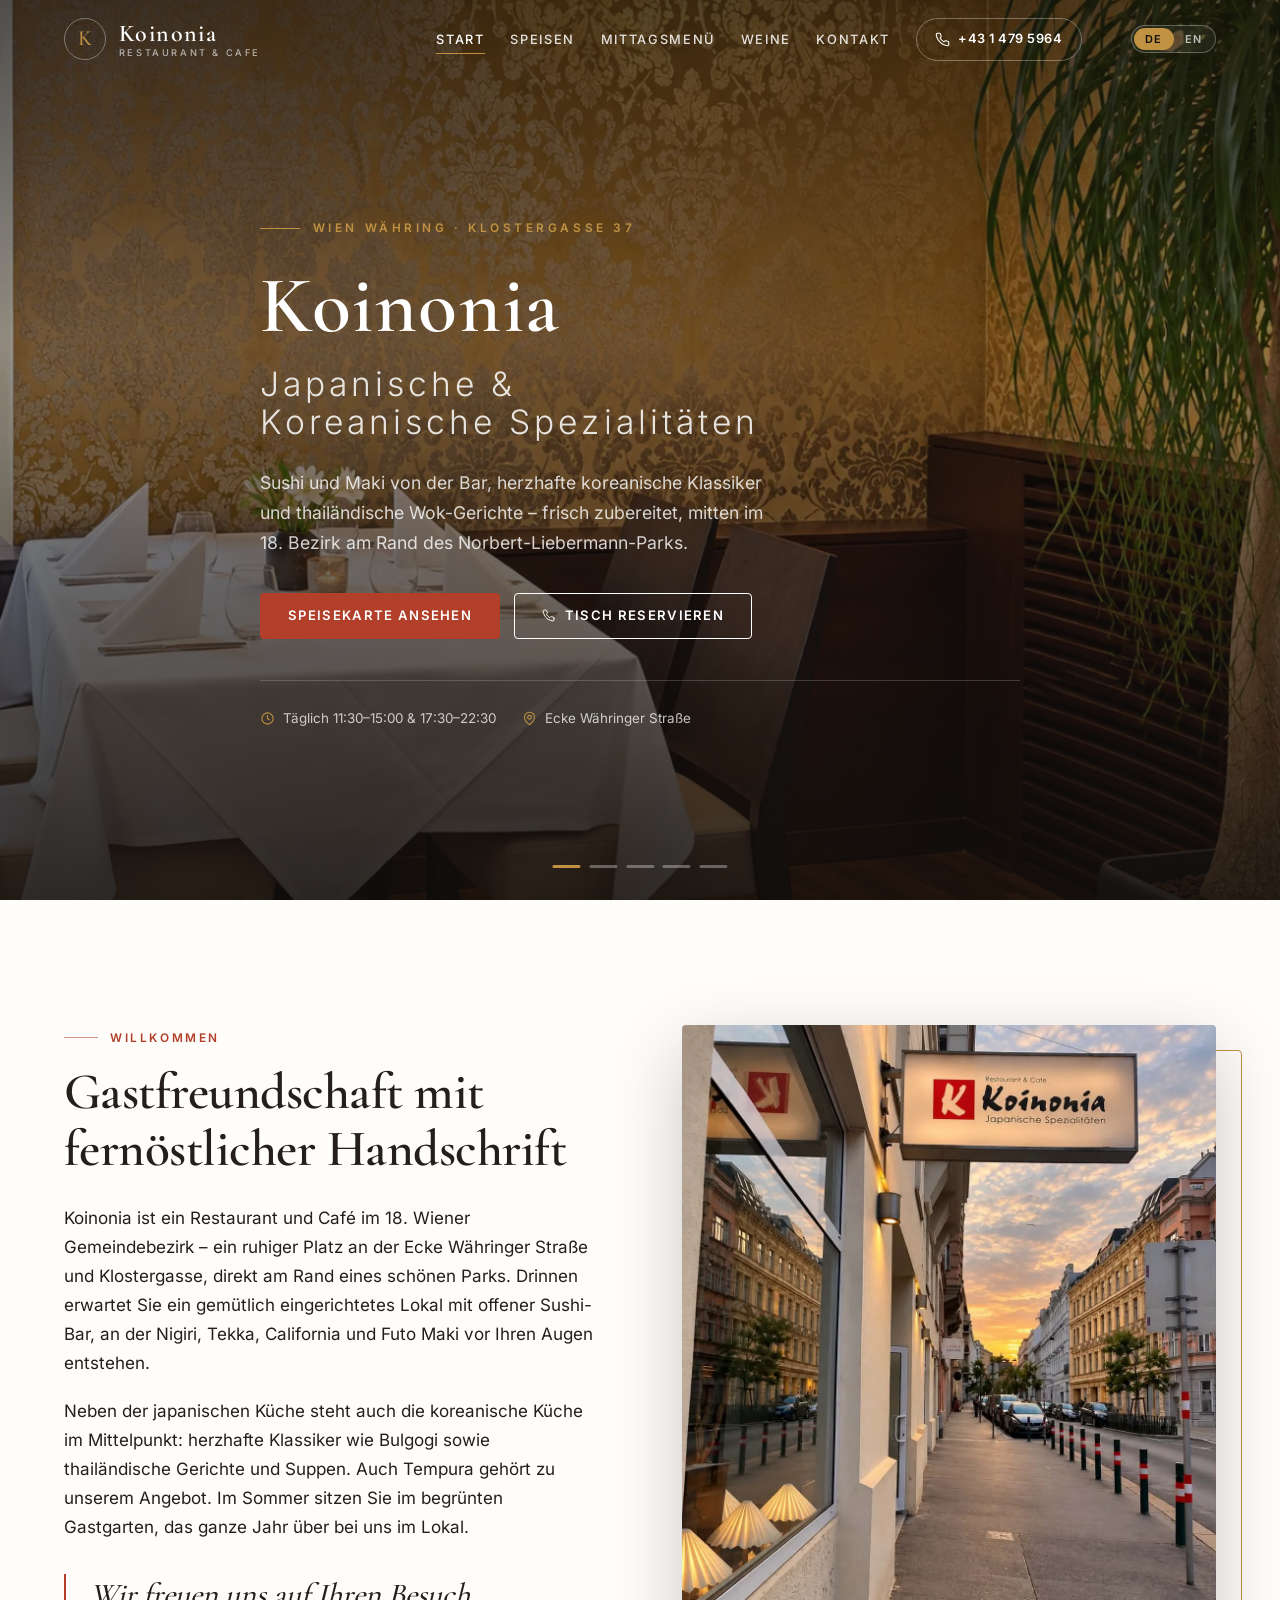
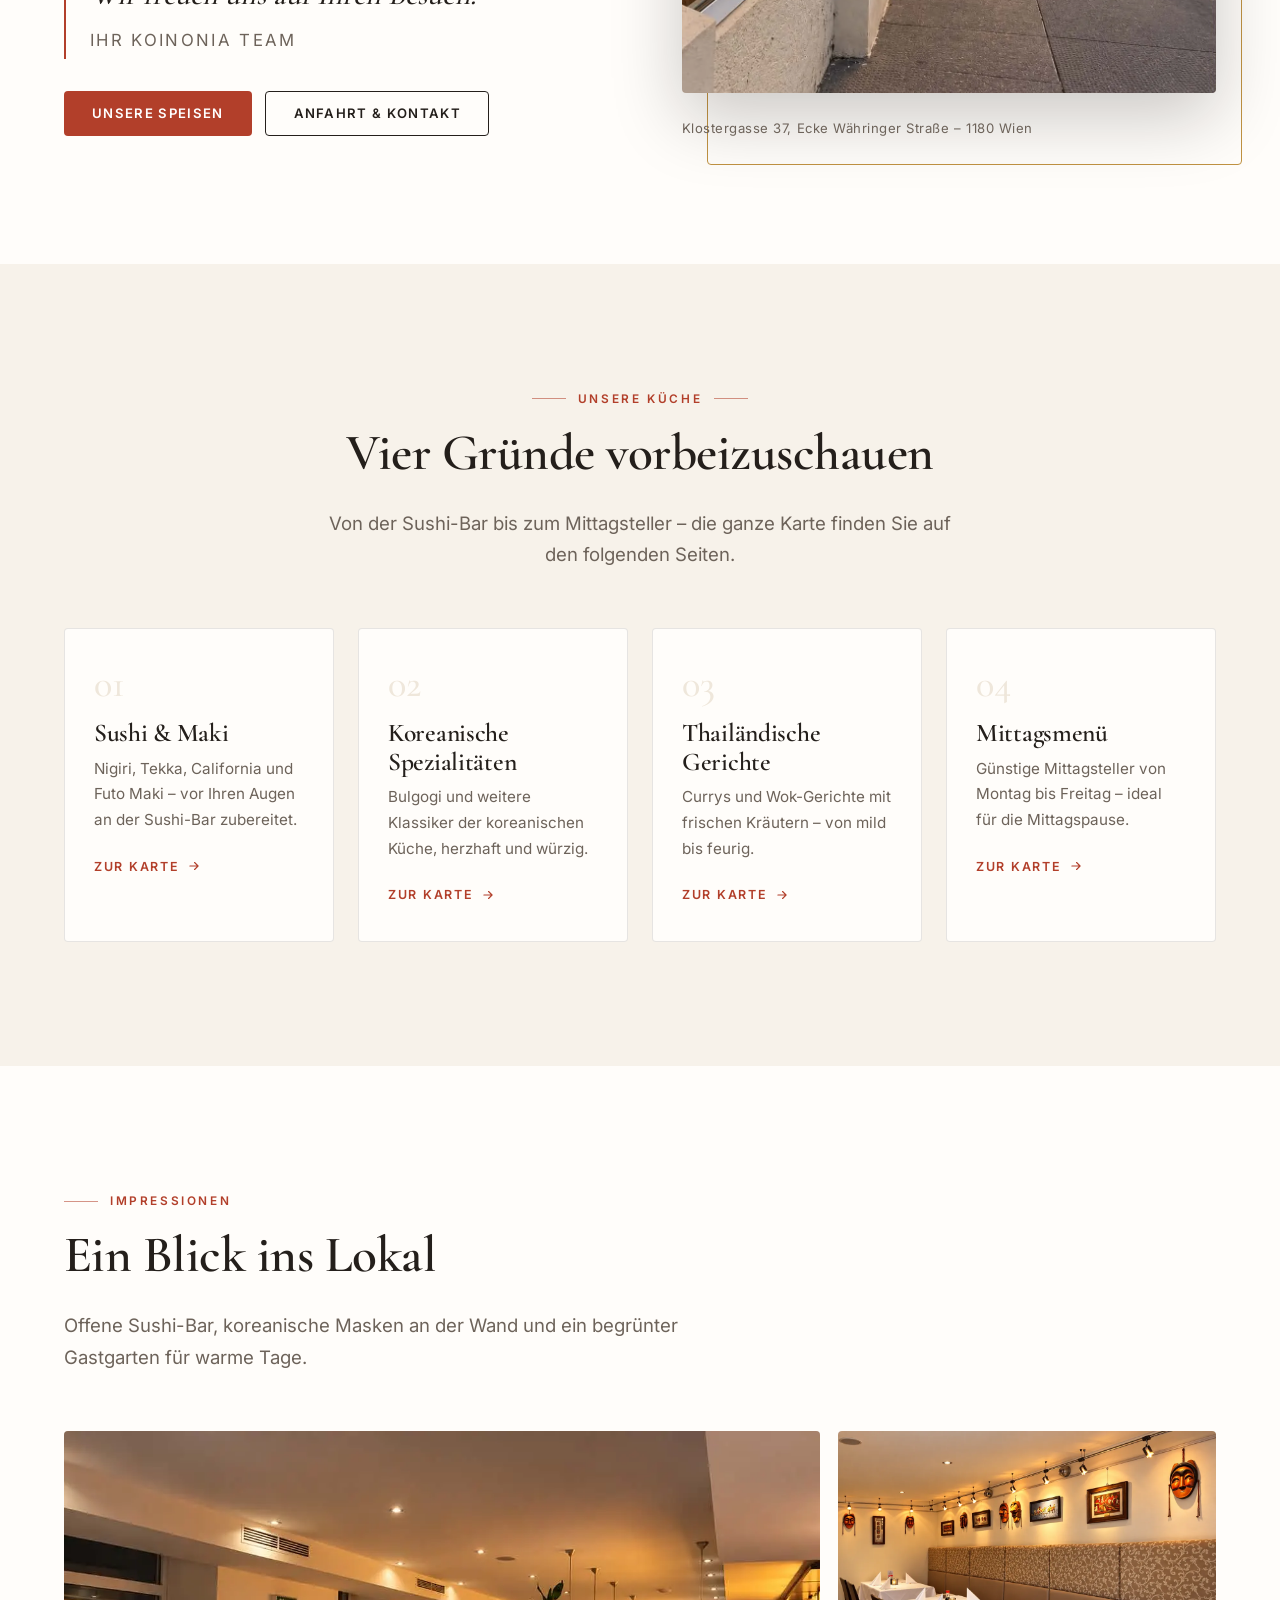
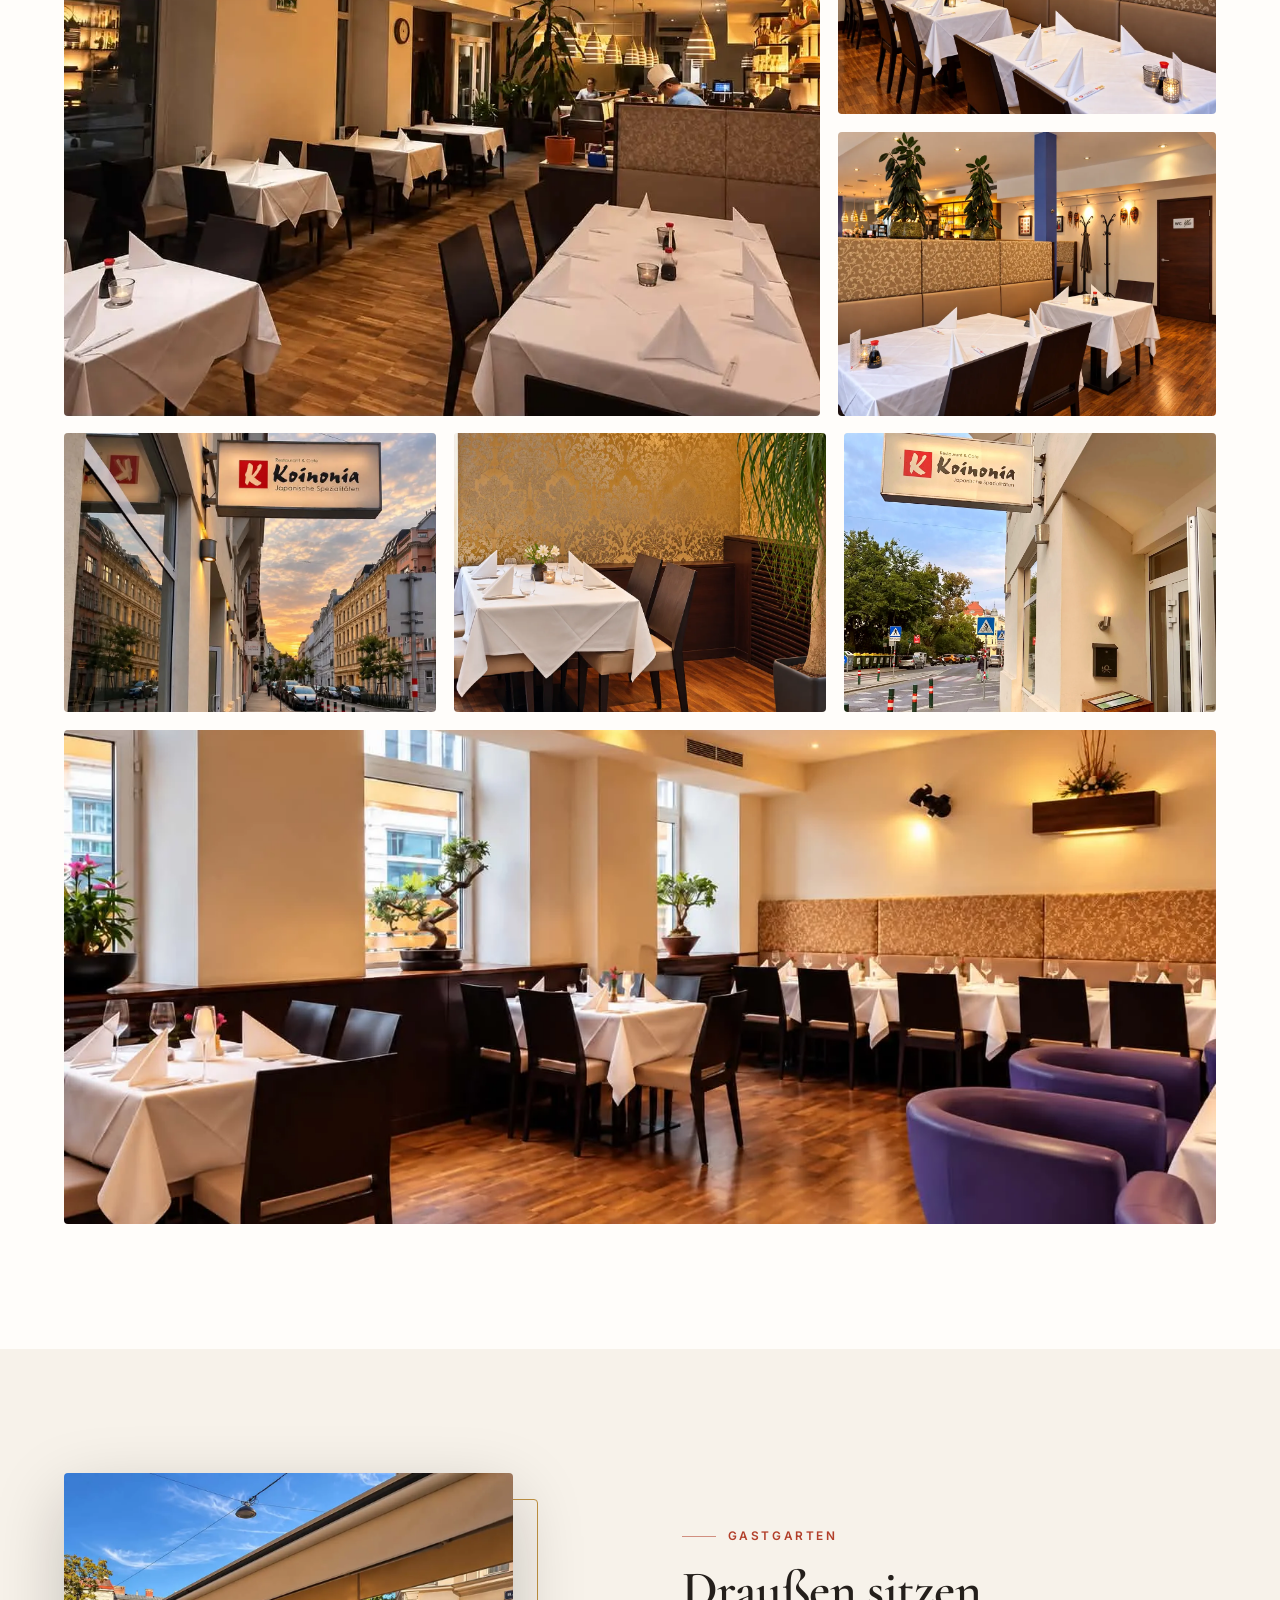
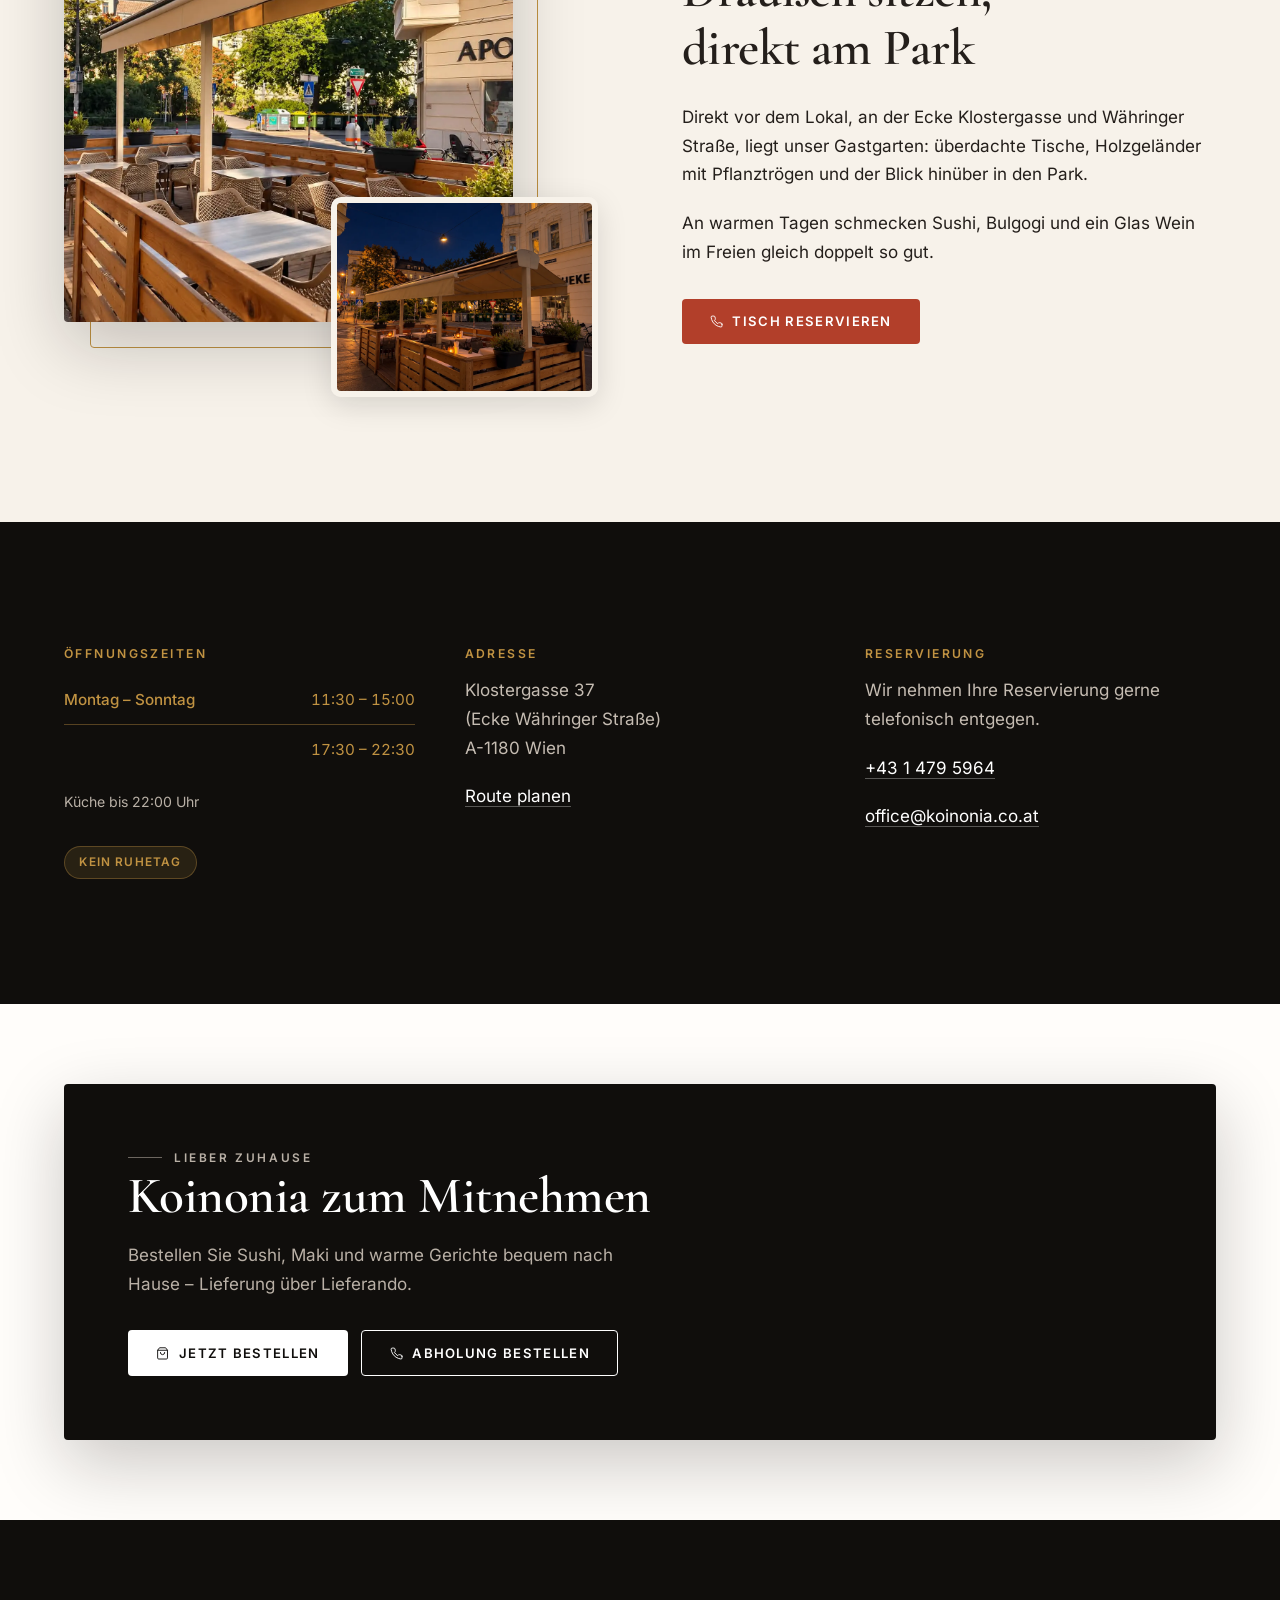
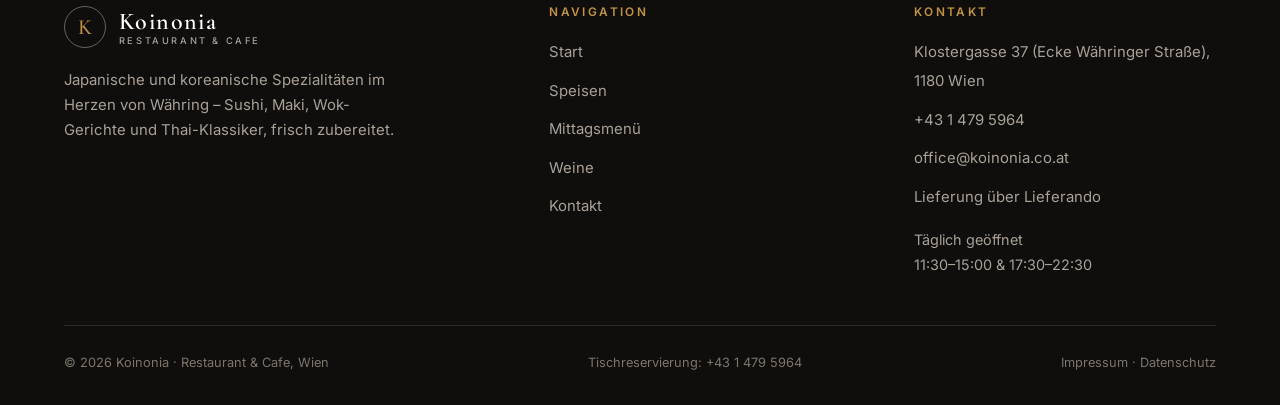
==== commit c3be5507: "..." ====
--- a/index.html
+++ b/index.html
@@ -166,8 +166,8 @@
       </div>
 
       <div class="reveal">
-        <figure class="figure-stack figure-stack--pin-left" style="margin:0">
-          <img src="assets/img/fassade-nacht.webp" width="1448" height="1086" alt="Die beleuchtete Fassade des Restaurant Koinonia in der Klostergasse am Abend, durch die Fenster sieht man Gäste an den Tischen" data-en-alt="The lit facade of Koinonia in Klostergasse in the evening, with guests at their tables seen through the windows" loading="lazy" decoding="async">
+        <figure class="figure-stack" style="margin:0">
+          <img src="assets/img/aussen-abend.webp?v=2" width="1086" height="1448" alt="Der beleuchtete Schriftzug des Restaurant Koinonia an der Hausfassade in der Klostergasse, im Abendlicht" data-en-alt="The illuminated Koinonia sign on the building facade in Klostergasse at dusk" loading="lazy" decoding="async">
           <figcaption class="figure-caption" data-en="Klostergasse 37, corner of Währinger Straße – 1180 Vienna">Klostergasse 37, Ecke Währinger Straße – 1180 Wien</figcaption>
         </figure>
       </div>
--- a/styles.css
+++ b/styles.css
@@ -550,9 +550,6 @@
   box-shadow: var(--shadow-lg);
   aspect-ratio: 4 / 5; object-fit: cover;
 }
-/* A landscape photo in the portrait frame keeps its left side, where the
-   sign and the entrance are. */
-.figure-stack--pin-left img { object-position: 5% center; }
 .figure-stack::before {
   content: ""; position: absolute;
   inset: 1.6rem -1.6rem -1.6rem 1.6rem;
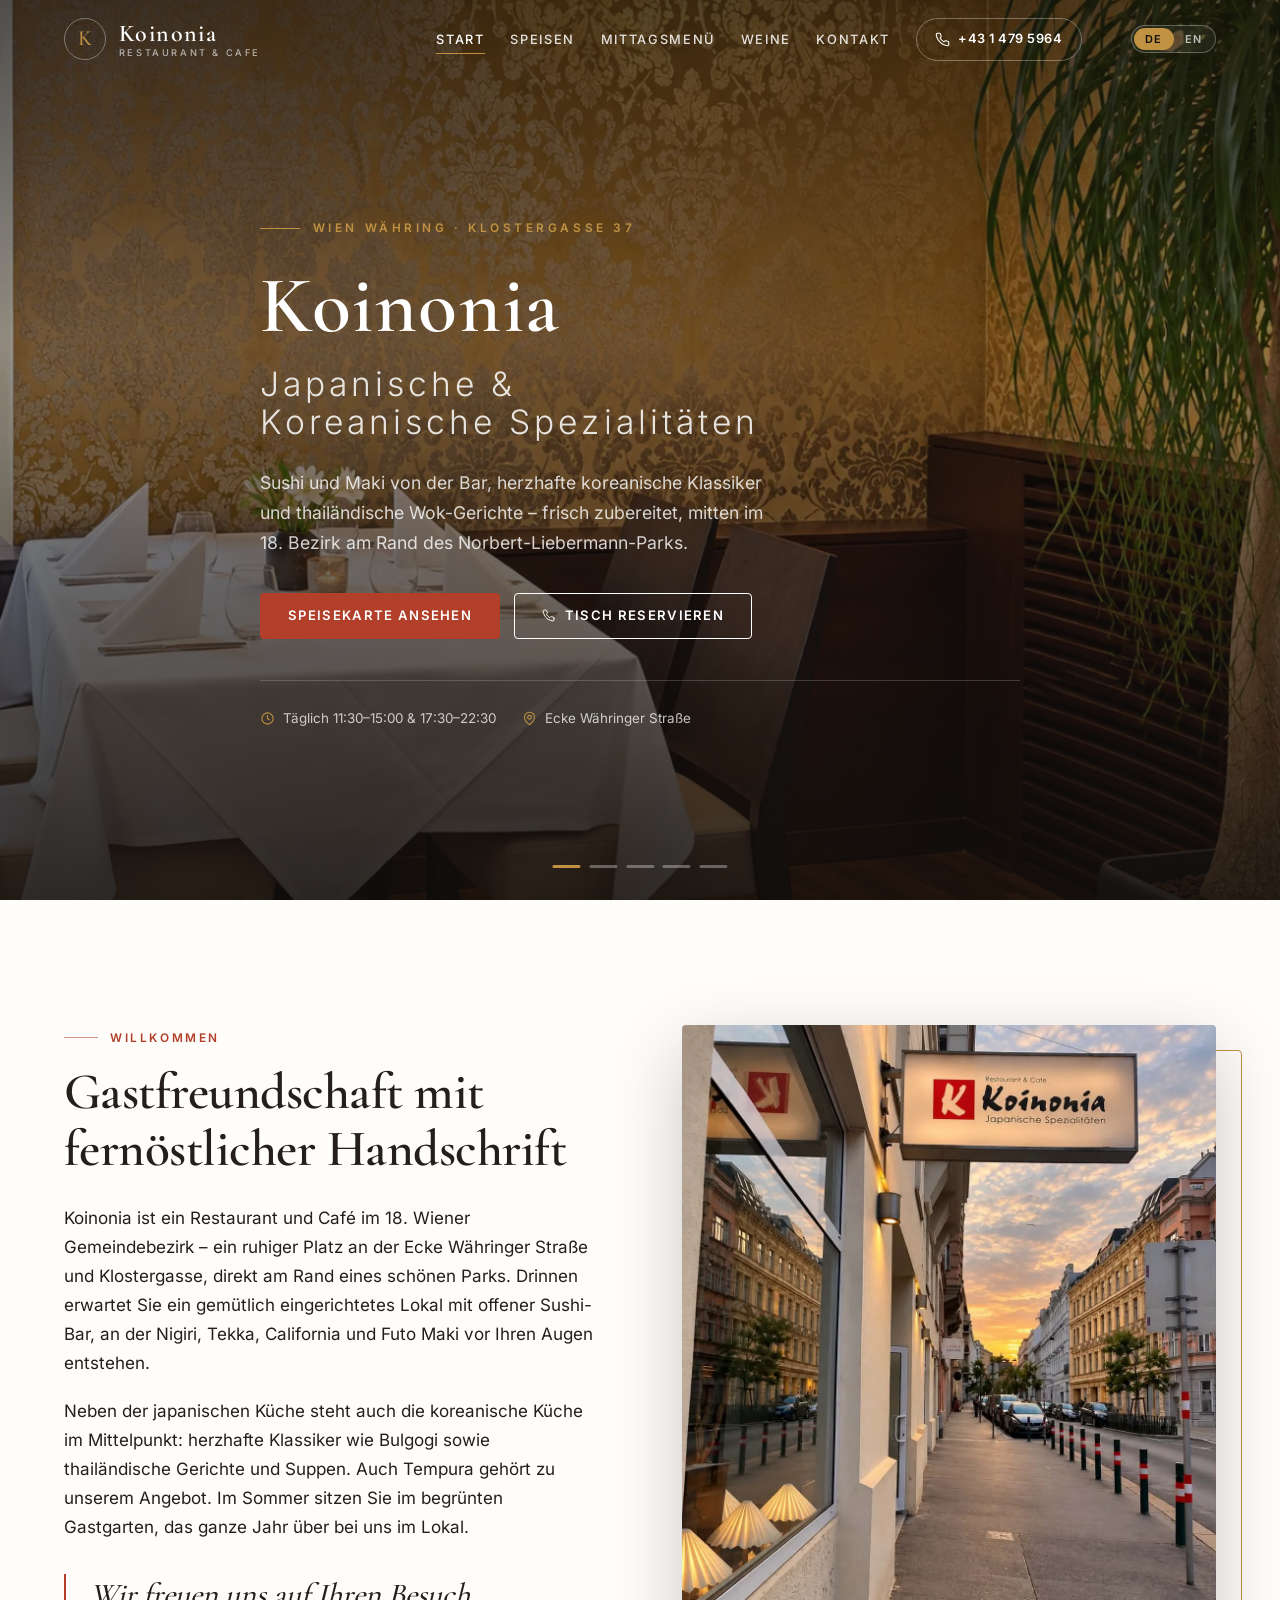
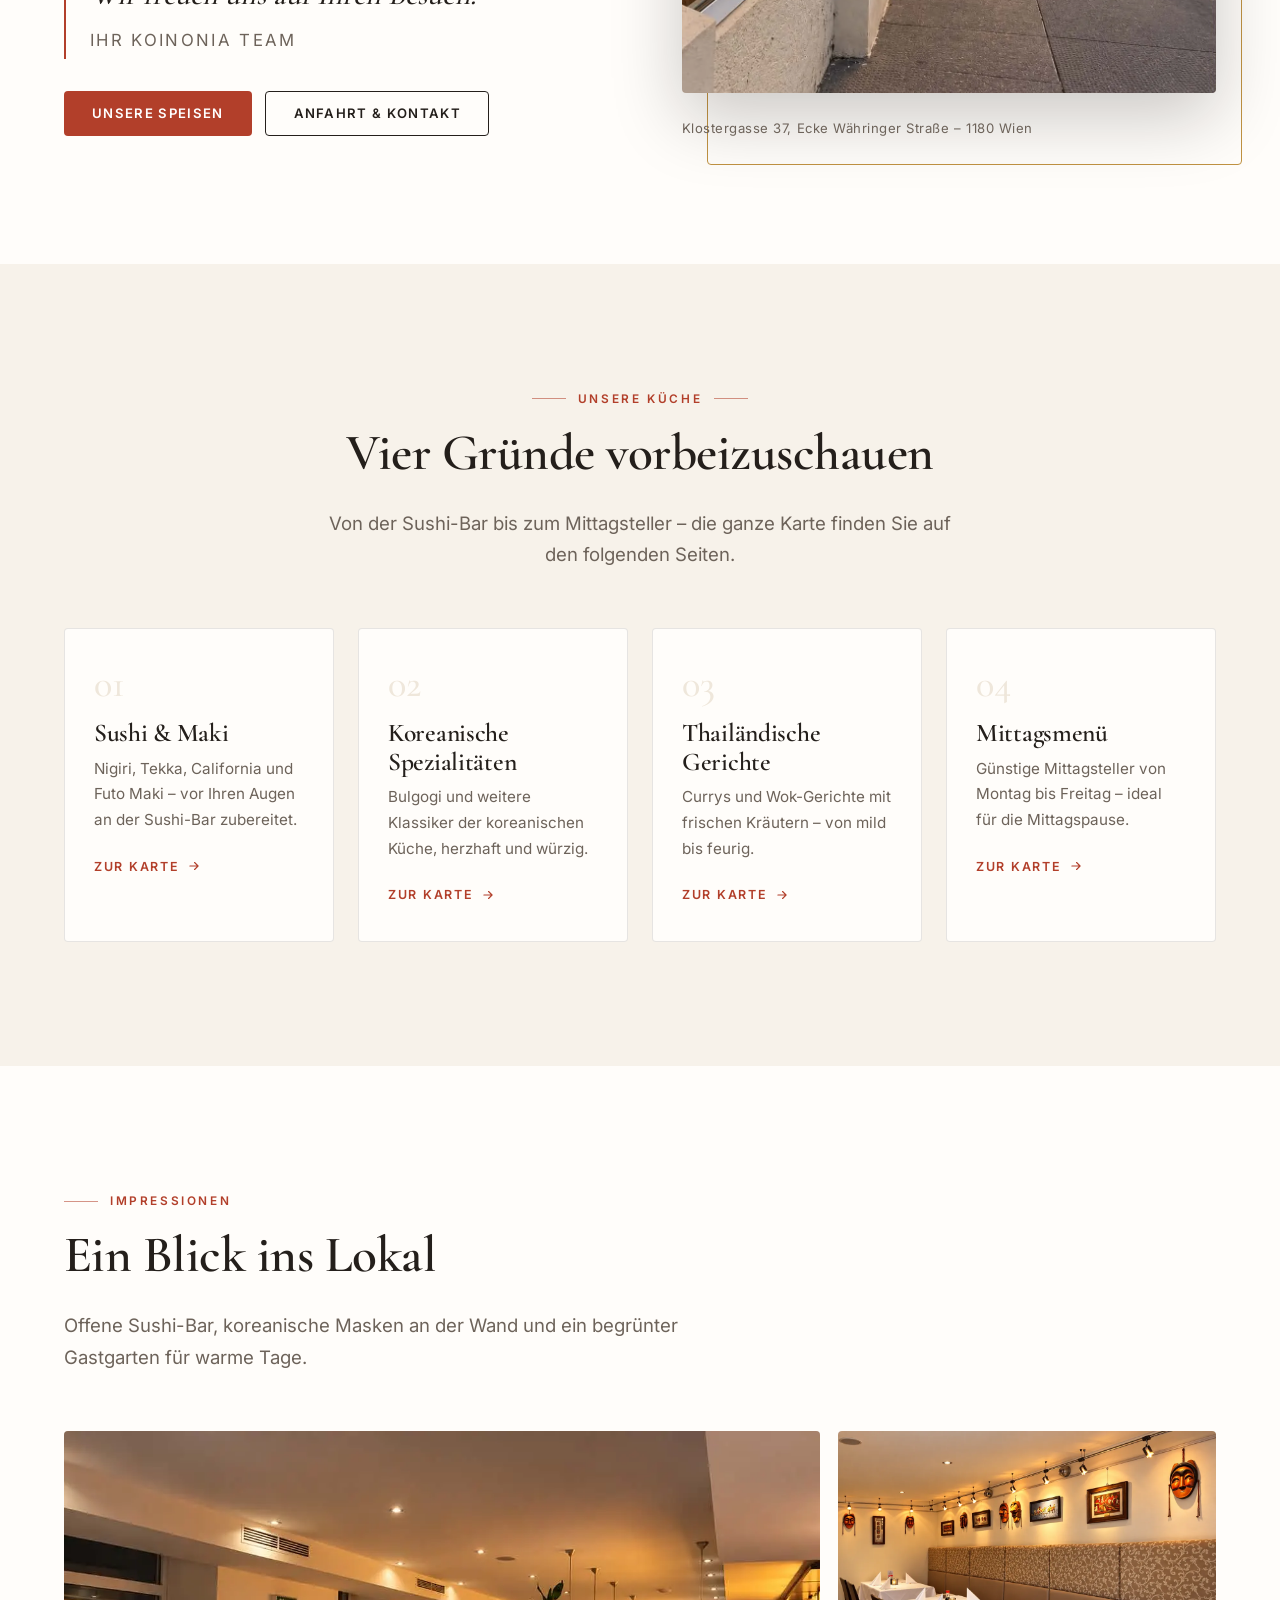
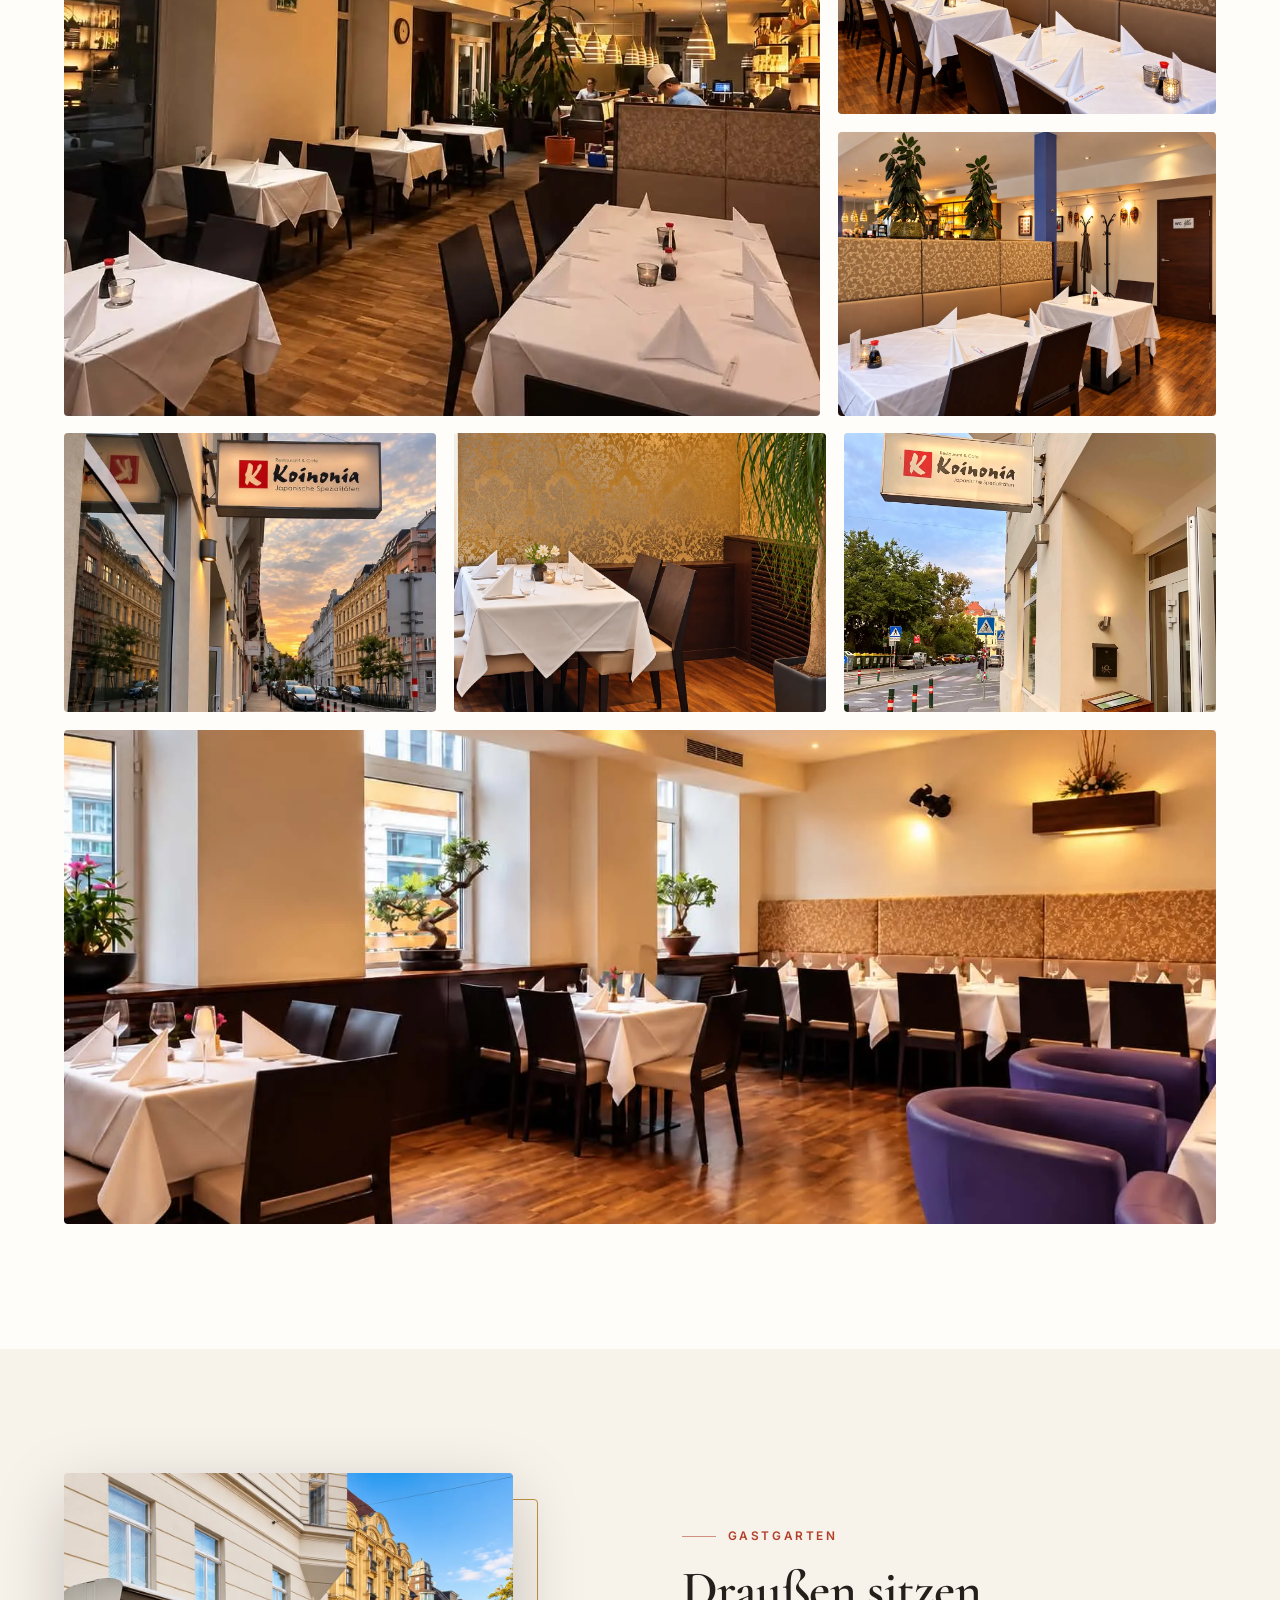
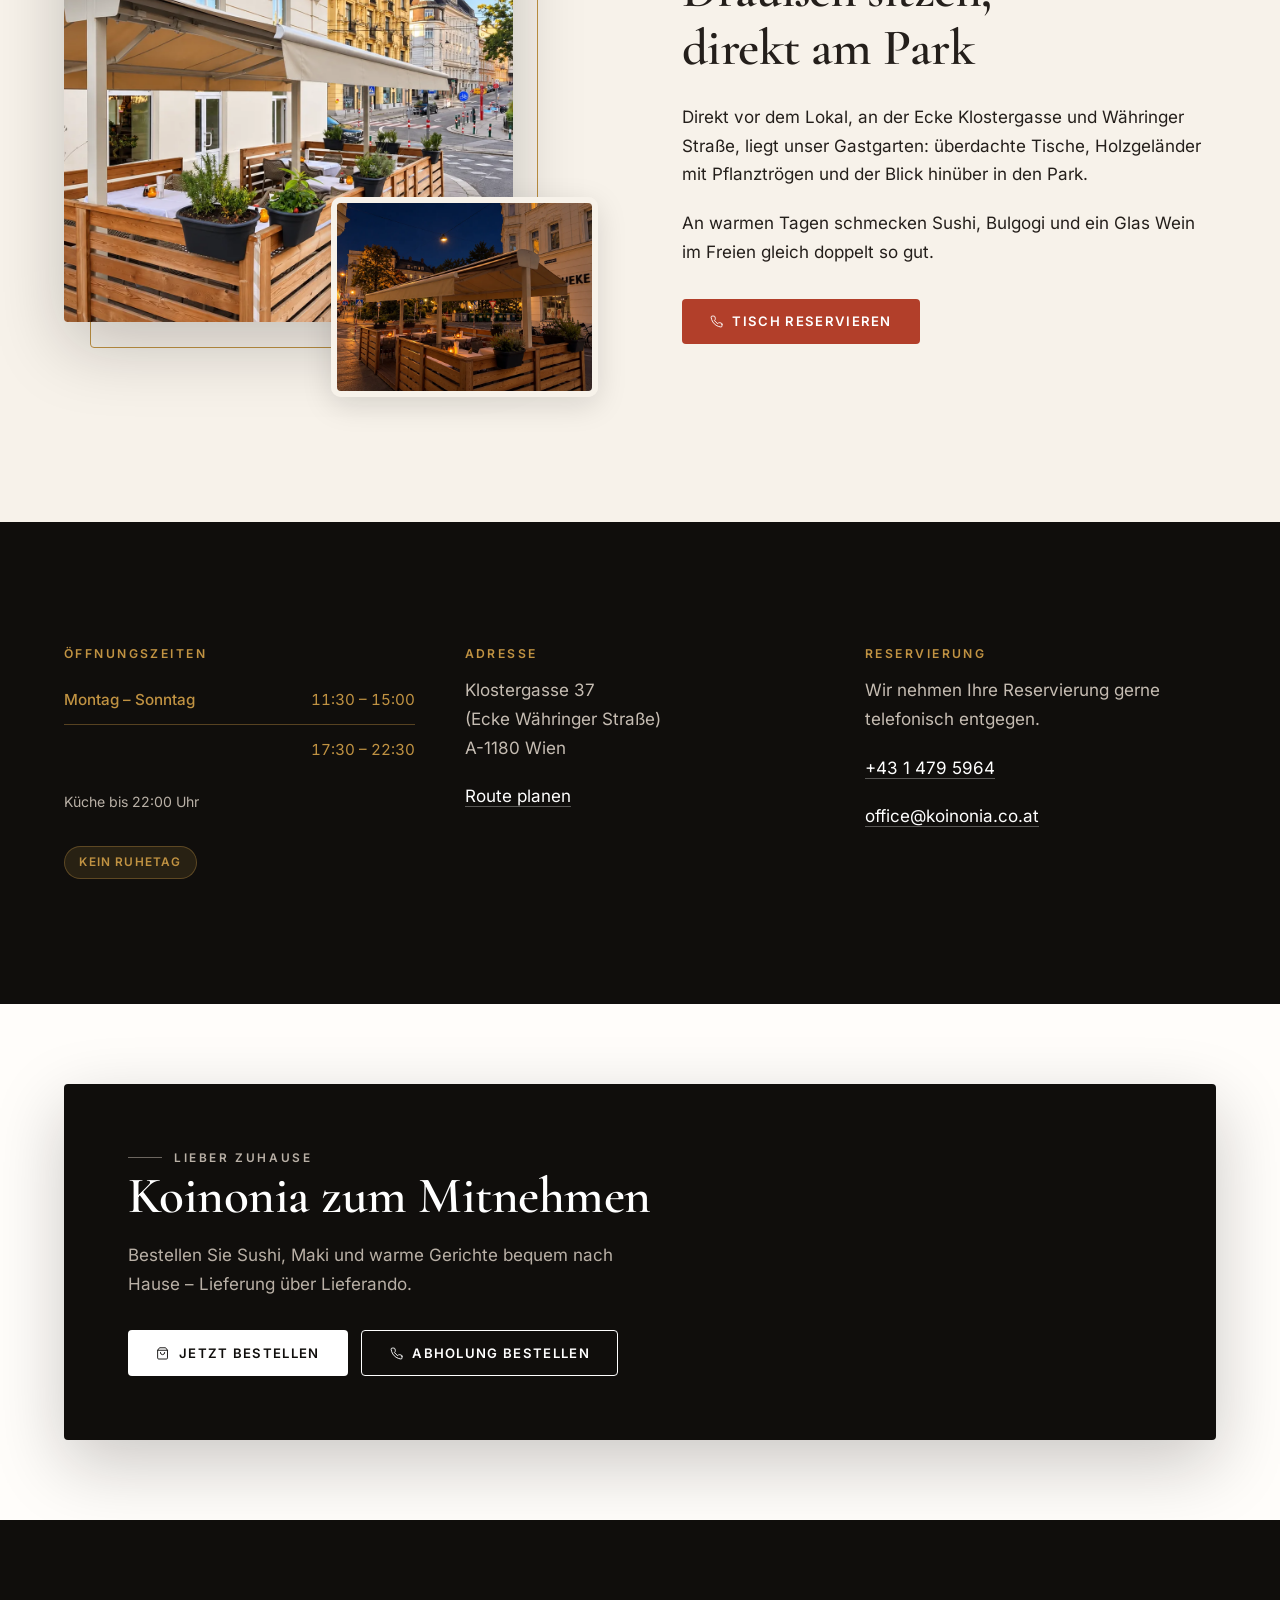
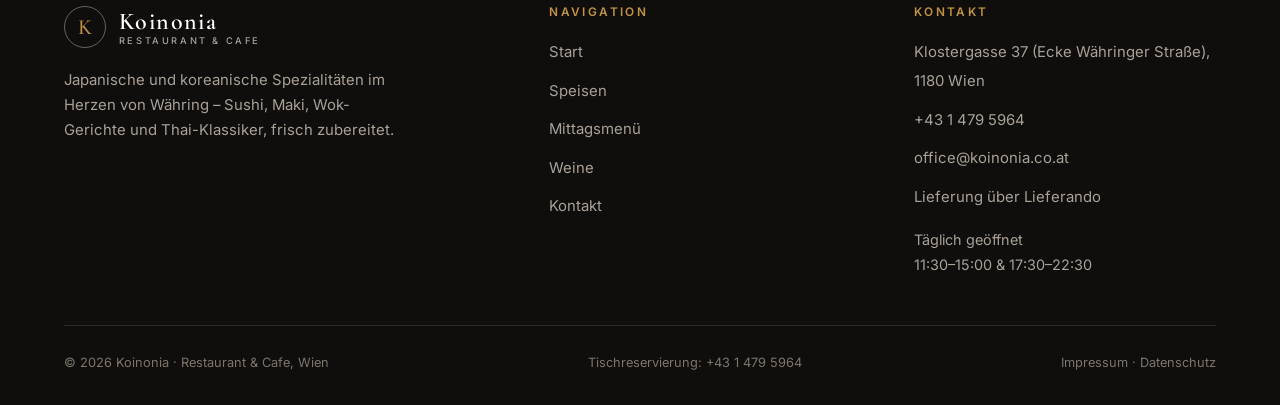
==== commit d5f3ee4c: "gg" ====
--- a/index.html
+++ b/index.html
@@ -237,7 +237,7 @@
   <section class="section section--cream">
     <div class="wrap split">
       <div class="garden-photos reveal">
-        <figure class="garden-photos__main"><img src="assets/img/gastgarten-park.webp?v=2" width="1254" height="1254" alt="Der überdachte Gastgarten mit Holzgeländer und Pflanztrögen, dahinter die Bäume des Parks" data-en-alt="The covered garden terrace with wooden screens and planters, with the trees of the park behind it" loading="lazy" decoding="async"></figure>
+        <figure class="garden-photos__main"><img src="assets/img/gastgarten-ecke.webp" width="1448" height="1086" alt="Der überdachte Gastgarten mit Holzgeländer und Kräutertöpfen an der Straßenecke, im Sonnenschein" data-en-alt="The covered garden terrace with wooden screens and herb planters on the street corner, in the sunshine" loading="lazy" decoding="async"></figure>
         <figure class="garden-photos__inset"><img src="assets/img/gastgarten-nacht.webp" width="1448" height="1086" alt="Der Gastgarten am Abend mit Kerzen auf den Tischen und beleuchteter Markise, dahinter die Bäume des Parks" data-en-alt="The garden terrace in the evening with candles on the tables and the lit awning, with the trees of the park behind it" loading="lazy" decoding="async"></figure>
       </div>
 
